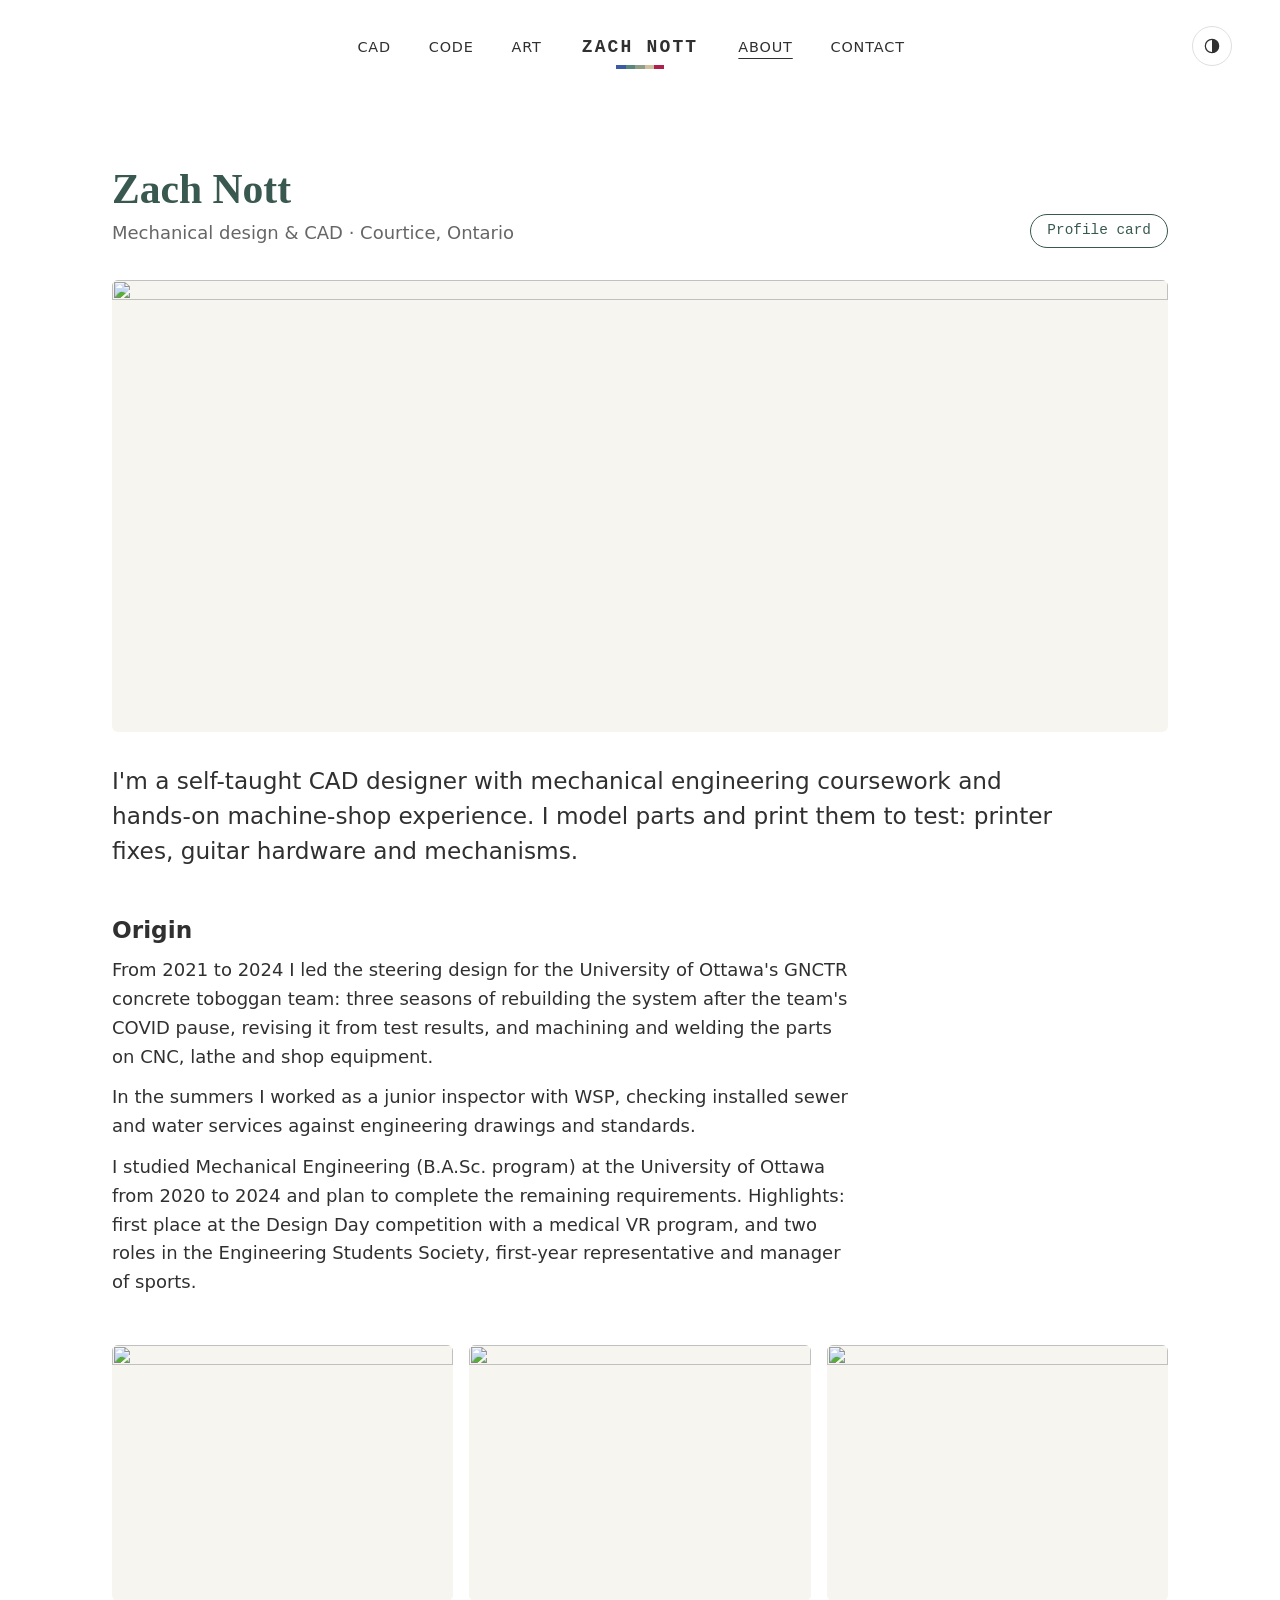
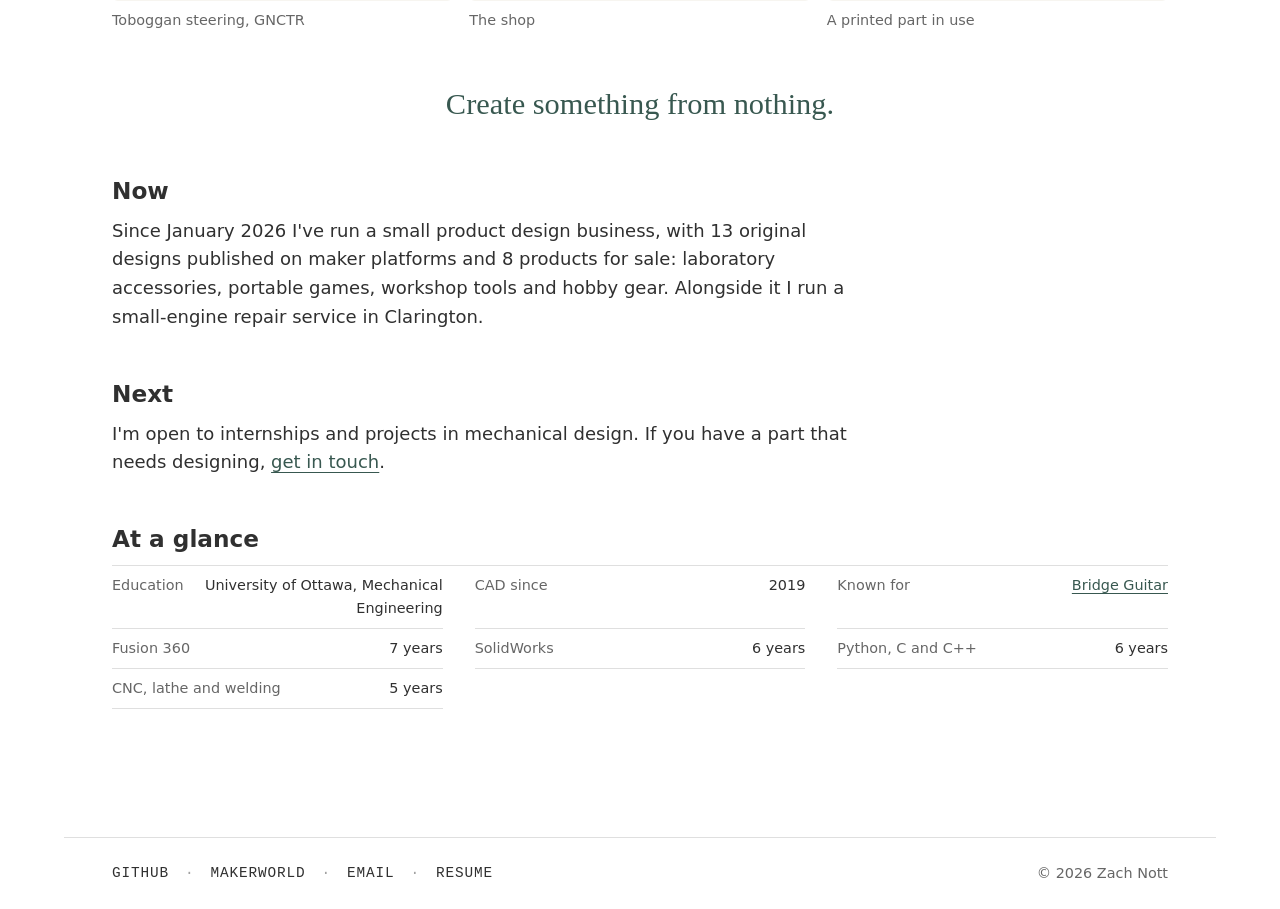
==== aboutme.html @ 6ec543c4 "feat: centred name header, theme button, stripe mark and Home mosaic (O1, O2, O4)" ====
<!DOCTYPE html>

<html lang="en">
    <head>
        <meta charset="UTF-8">
        <meta name="viewport" content="width=device-width, initial-scale=1.0">
        <!-- CONTENT: the tab title and the text search engines and link previews show -->
        <title>About · Zach Nott</title>
        <meta name="description" content="About Zach Nott: a mechanical designer who models parts in CAD and prints them to test.">
        <!-- Staging (L1, D47): search engines skip the site until launch. Removing this line IS the launch (L3) -->
        <meta name="robots" content="noindex">
        <!-- The five stripes; an SVG icon stays sharp at any size and switches to greys in dark mode -->
        <link rel="icon" href="favicon.svg" type="image/svg+xml">
        <link rel="stylesheet" href="css/styles.css">
        <link rel="stylesheet" href="css/cardyles.css">
        <link rel="stylesheet" href="css/aboutyles.css">
        <script src="js/script.js" defer></script>
        <!-- No defer on purpose: it sets the saved theme before the page is drawn (no white flash) -->
        <script src="js/themcript.js"></script>
    </head>
    
    <body class="theaboutpage">

        <div id="page" class="site">
            <a class="skip-link screen-reader-text" href="#content">Skip to content</a>
            <!-- Same header in index.html, projects.html, aboutme.html, contact.html, code.html and art.html: change all six together -->
            <header id="topbranch" class="site-header">
                <div class="site-branding">
                </div>

                <nav id="site-nav" class="main-nav wrapper" aria-label="Main">
                    <!-- Mobile menu button: hidden until js/script.js runs, so without JS the links just stay visible -->
                    <button id="menu-toggle" class="menu-toggle" type="button" aria-expanded="true" hidden>
                        <span aria-hidden="true">&#9776;</span> <span class="menu-word">Menu</span>
                    </button>

                    <!-- Left Side Of Header -->
                    <div class="header-column-left">
                        <ul class="header-left-list">
                            <li class="header-left-item" id="item-cad">
                                <a class="menu-link" href="projects.html">CAD</a></li>
                            <li class="header-left-item" id="item-code">
                                <a class="menu-link" href="code.html">Code</a></li>
                            <li class="header-left-item" id="item-art">
                                <a class="menu-link" href="art.html">Art</a></li>
                        </ul>
                    </div>

                    <!-- Center Of Header -->
                    <!-- Your name is the Home link (O1, D51). Typed normally here; the CSS sets it in capitals,
                         so screen readers say "Zach Nott" instead of spelling Z-A-C-H -->
                    <div class="header-column-center">
                        <a href="index.html" class="size-spacing-style-logo">
                            <span class="header-name">Zach Nott</span>
                        </a>
                    </div>

                    <!-- Right Side Of Header -->
                    <div class="header-column-right">
                        <div class="inner-menu">
                            <div id="primary-nav" class="menu-wrap">
                                <ul class="menu-horizontal">
                                    <li class="header-right-item" id="item-about">
                                        <a class="menu-link" href="aboutme.html" aria-current="page">About</a></li>
                                    <li class="header-right-item" id="item-contact">
                                        <a class="menu-link" href="contact.html">Contact</a></li>
                                    <!-- Hidden until The Laboratory is a real page (R1, owner 2026-11-07). Remove "hidden" to bring it back -->
                                    <li class="header-right-item mega-menu-item" id="item-lab" hidden>
                                        <a class="menu-link" href="thelab.html">The Laboratory</a>
                                        <!-- Phone-only toggle for the Lab links: hidden until js/script.js runs, like the Menu button.
                                             It must come before the list, because the CSS "~" only reaches later siblings -->
                                        <button class="submenu-toggle" type="button" aria-expanded="true" aria-label="Laboratory links" hidden><span aria-hidden="true">&#9656;</span></button>
                                        <ul class="mega-sub-menu">
                                            <li class="mega-menu-item"><a class="menu-link" href="#">Electronics and Circuitry</a></li>
                                            <li class="mega-menu-item"><a class="menu-link" href="#">Computer Design and Code</a></li>
                                            <li class="mega-menu-item"><a class="menu-link" href="#">Physical Realm and CAD</a></li>
                                            <li class="mega-menu-item"><a class="menu-link" href="#">The AI Abode</a></li>
                                            <li class="mega-menu-item"><a class="menu-link" href="#">In Works</a></li>
                                            <li class="mega-menu-item"><a class="menu-link" href="#">Complete Projects</a></li>
                                            <li class="mega-menu-item"><a class="menu-link" href="#">Research Topics</a></li>
                                        </ul>
                                    </li>
                                </ul>
                            </div>
                        </div>
                    </div>
                </nav>
                <!-- Theme button (O1, D51; it replaced the drum dimmer, D35-D38): each press goes Auto -> Day -> Night -> Auto.
                     Hidden until js/themcript.js runs; without JS the site just follows the OS.
                     The script sets data-mode, and the CSS shows the matching icon (THEME BUTTON in styles.css) -->
                <button id="theme-button" class="theme-button" type="button" data-mode="auto" hidden>
                    <svg class="theme-icon" viewBox="-12 -12 24 24" width="20" height="20" aria-hidden="true" focusable="false">
                        <!-- Auto: a circle, half filled (half day, half night) -->
                        <g class="icon-auto"><circle r="8"/><path d="M0 -8a8 8 0 0 1 0 16z"/></g>
                        <!-- Day: a sun -->
                        <g class="icon-day"><circle r="4"/><path d="M0 -10v2.5M0 7.5v2.5M-10 0h2.5M7.5 0h2.5M-7 -7l1.8 1.8M5.2 5.2l1.8 1.8M-7 7l1.8 -1.8M5.2 -5.2l1.8 -1.8"/></g>
                        <!-- Night: a crescent moon -->
                        <g class="icon-night"><path d="M3 -8.5a8.5 8.5 0 1 0 5.5 11a6.5 6.5 0 0 1 -5.5 -11z"/></g>
                    </svg>
                    <span class="screen-reader-text">Theme: <span class="theme-name">Auto</span></span>
                </button>
            </header>

            <!-- Landmarks: screen readers can jump straight to main or footer. The skip link targets #content -->
            <main id="content" class="site-main wrapper">
                <!-- About (R5, D44, owner's pick B): a short story like dazprojects' About page.
                     Title, one big photo, a lead, then short headed sections with a row of photos
                     and one pull quote, and the facts at the end. Plain HTML, no JS.
                     PHOTOS: put them in assets/images/about/, run  python tools/art.py --clean assets/images/about
                     (strips EXIF/GPS, prints each width/height), then change src, alt, width and height here -->
                <article class="story">
                    <header class="story-head">
                        <div>
                            <h1>Zach Nott</h1>
                            <p class="story-sub">Mechanical design &amp; CAD · Courtice, Ontario</p>
                        </div>
                        <!-- The trading card lives in a popover (owner, 2026-11-16): popovertarget opens it with
                             no JavaScript, and the browser adds Esc and click-outside to close it -->
                        <button class="card-open" type="button" popovertarget="profile-card">Profile card</button>
                    </header>

                    <!-- CONTENT: the hero photo (you at the bench, or a part in hand). Wide works best (about 21:9).
                         alt describes what's in it, e.g. "Zach at the workbench fitting a printed bracket" -->
                    <img class="story-hero" src="assets/images/placeholder.svg" alt="" width="300" height="300">

                    <!-- CONTENT: the lead, in your voice (first person, owner 2026-11-16) -->
                    <p class="story-lead">I'm a self-taught CAD designer with mechanical engineering coursework and hands-on machine-shop experience. I model parts and print them to test: printer fixes, guitar hardware and mechanisms.</p>

                    <section>
                        <h2>Origin</h2>
                        <!-- CONTENT: how you got here (rewritten in first person from the old Background and Education) -->
                        <p>From 2021 to 2024 I led the steering design for the University of Ottawa's GNCTR concrete toboggan team: three seasons of rebuilding the system after the team's COVID pause, revising it from test results, and machining and welding the parts on CNC, lathe and shop equipment.</p>
                        <p>In the summers I worked as a junior inspector with WSP, checking installed sewer and water services against engineering drawings and standards.</p>
                        <p>I studied Mechanical Engineering (B.A.Sc. program) at the University of Ottawa from 2020 to 2024 and plan to complete the remaining requirements. Highlights: first place at the Design Day competition with a medical VR program, and two roles in the Engineering Students Society, first-year representative and manager of sports.</p>
                    </section>

                    <!-- CONTENT: three photos, any shape (they're cropped to 4:3). Captions say what and when -->
                    <div class="story-row">
                        <figure>
                            <img src="assets/images/placeholder.svg" alt="" width="300" height="300" loading="lazy">
                            <figcaption>Toboggan steering, GNCTR</figcaption>
                        </figure>
                        <figure>
                            <img src="assets/images/placeholder.svg" alt="" width="300" height="300" loading="lazy">
                            <figcaption>The shop</figcaption>
                        </figure>
                        <figure>
                            <img src="assets/images/placeholder.svg" alt="" width="300" height="300" loading="lazy">
                            <figcaption>A printed part in use</figcaption>
                        </figure>
                    </div>

                    <!-- The one pull quote: the idiom from the CAD page intro -->
                    <blockquote class="story-quote">
                        <p>Create something from nothing.</p>
                    </blockquote>

                    <section>
                        <h2>Now</h2>
                        <p>Since January 2026 I've run a small product design business, with 13 original designs published on maker platforms and 8 products for sale: laboratory accessories, portable games, workshop tools and hobby gear. Alongside it I run a small-engine repair service in Clarington.</p>
                    </section>

                    <section>
                        <h2>Next</h2>
                        <!-- CONTENT: DRAFT by Claude from the Contact page's status line. Rewrite in your words:
                             the roles you're after and what you want to build -->
                        <p>I'm open to internships and projects in mechanical design. If you have a part that needs designing, <a href="contact.html">get in touch</a>.</p>
                    </section>

                    <!-- The facts recruiters scan for, on hairlines. A <dl> pairs each label with its value
                         for screen readers ("term, definition"). CONTENT: confirm the years -->
                    <section class="story-facts">
                        <h2>At a glance</h2>
                        <dl>
                            <div><dt>Education</dt><dd>University of Ottawa, Mechanical Engineering</dd></div>
                            <div><dt>CAD since</dt><dd>2019</dd></div>
                            <div><dt>Known for</dt><dd><a href="projects.html#bridge-guitar">Bridge Guitar</a></dd></div>
                            <div><dt>Fusion 360</dt><dd>7 years</dd></div>
                            <div><dt>SolidWorks</dt><dd>6 years</dd></div>
                            <div><dt>Python, C and C++</dt><dd>6 years</dd></div>
                            <div><dt>CNC, lathe and welding</dt><dd>5 years</dd></div>
                        </dl>
                    </section>
                </article>

                <!-- The profile card popover. popover="auto" (the default) closes on Esc or a click outside,
                     sits in the top layer (above everything, no z-index needed) and stays hidden until opened.
                     role="dialog" + aria-label give it a name when it opens -->
                <div id="profile-card" class="card-pop" popover role="dialog" aria-label="Profile card">
                    <!-- .card-holder is required around a card (see cardyles.css).
                         role="img" turns the whole card into one picture with one description,
                         so a screen reader hears a sentence, not "7y F360 6y SW…" -->
                    <div class="card-holder">
                        <div class="bp-card" role="img" aria-label="Trading card: Zach Nott, designer, maker, fabricator. Fusion 360 7 years, SolidWorks 6, Python 6, CNC 5. Making since 2019.">
                            <span class="card-top"><span class="card-tool">CAD</span><span class="card-name">Zach Nott</span><span class="card-number">00</span></span>
                            <!-- CONTENT: your portrait (strip EXIF/GPS first) -->
                            <span class="card-art">
                                <img src="assets/images/placeholder.svg" alt="" width="300" height="300">
                                <span class="card-stats">
                                    <span class="card-stat"><span class="card-icon">◆</span><b>7y</b><small>F360</small></span>
                                    <span class="card-stat"><span class="card-icon">◆</span><b>6y</b><small>SW</small></span>
                                    <span class="card-stat"><span class="card-icon">◆</span><b>6y</b><small>Py</small></span>
                                    <span class="card-stat"><span class="card-icon">◆</span><b>5y</b><small>CNC</small></span>
                                </span>
                            </span>
                            <span class="card-type">Designer · Maker · Fabricator</span>
                            <span class="card-text">
                                <span class="card-desc">Designs parts you can hold, from first sketch to printed test.</span>
                                <span class="card-flavor">Create something from nothing.</span>
                            </span>
                            <!-- data-label names each footer cell (cardyles.css) -->
                            <span class="card-foot">
                                <span class="card-rev" data-label="YEARS">7</span>
                                <span class="card-difficulty" data-label="FOCUS">CAD · PRINT</span>
                                <span class="card-date" data-label="SINCE">2019</span>
                            </span>
                        </div>
                    </div>
                    <!-- popovertargetaction="hide": this button only closes, never reopens -->
                    <button class="card-close" type="button" popovertarget="profile-card" popovertargetaction="hide">Close</button>
                </div>
            </main>

            <!-- The footer: one quiet line; .footer-inner keeps it lined up with the page -->
            <footer class="site-footer">
                <div class="footer-inner wrapper">
                    <!-- Same footer in all six pages: change them together.
                         Declutter (D-a, 2026-11-23): only what the header doesn't already give you,
                         the outside links and the © line. The name and the page list were the header twice.
                         Phones: two labelled groups; from 40rem one row, links left and © right (css/styles.css, FOOTER).
                         Every link uses the same pattern: to fill one in, change only its href (and text) -->
                    <!-- Two groups in one wrapper: side by side on phones, one dotted row on wider screens -->
                    <div class="footer-extras">
                        <!-- The owner's profiles on other sites -->
                        <div class="footer-group">
                            <p class="footer-label">Elsewhere</p>
                            <ul class="footer-list">
                                <li class="footer-item"><a class="footer-link" href="https://github.com/OopsieLazy">GitHub</a></li>
                                <li class="footer-item"><a class="footer-link" href="https://makerworld.com/en/@Azuya_1500">MakerWorld</a></li>
                            </ul>
                        </div>
                        <!-- Email and Resume go to the contact page (2.2), which keeps the address out of
                             the HTML: a plain mailto: here would be scraped by spam bots -->
                        <div class="footer-group">
                            <p class="footer-label">Get in touch</p>
                            <ul class="footer-list">
                                <li class="footer-item"><a class="footer-link" href="contact.html#email">Email</a></li>
                                <li class="footer-item"><a class="footer-link" href="contact.html#resume">Resume</a></li>
                            </ul>
                        </div>
                    </div>
                    <p class="footer-copy">&copy; 2026 Zach Nott</p>
                </div>
            </footer>
        </div>
    </body>

</html>
---- css/styles.css ----
/* =========================================================
   FONTS: self-hosted (D12), so visitors never contact Google
   Paths are relative to THIS css file, hence the ../
   Variable fonts: one file holds every weight in the range
   font-display: swap shows fallback text right away instead of invisible text
   ========================================================= */
@font-face {
  font-family: "Cinzel";
  src: url("../assets/fonts/cinzel-latin-wght-normal.woff2") format("woff2");
  font-weight: 400 900;
  font-style: normal;
  font-display: swap;
}
@font-face {
  font-family: "Instrument Sans";
  src: url("../assets/fonts/instrument-sans-latin-wght-normal.woff2") format("woff2");
  font-weight: 400 700;
  font-style: normal;
  font-display: swap;
}
@font-face {
  font-family: "Instrument Sans";
  src: url("../assets/fonts/instrument-sans-latin-wght-italic.woff2") format("woff2");
  font-weight: 400 700;
  font-style: italic;
  font-display: swap;
}
@font-face {
  font-family: "JetBrains Mono";
  src: url("../assets/fonts/jetbrains-mono-latin-wght-normal.woff2") format("woff2");
  font-weight: 100 800;
  font-style: normal;
  font-display: swap;
}
@font-face {
  font-family: "Silkscreen";
  src: url("../assets/fonts/silkscreen-latin-400-normal.woff2") format("woff2");
  font-weight: 400;
  font-style: normal;
  font-display: swap;
}

/* =========================================================
   DESIGN TOKENS: the one place to restyle the whole site
   Palette: white with Japanese-inspired greens (D19, after dazprojects.com)
   WCAG AA: text needs 4.5:1, borders, focus rings and icons need 3:1.
   Contrast is noted as day / night against the page background
   ========================================================= */
:root {
  /* Two themes (D22): Day and Lantern (night). A third, Moss, was removed (D36).
     color-scheme tells the browser which themes we support; light-dark(day, night)
     then picks a value from the visitor's OS setting, so night = Lantern.
     Bonus: scrollbars and form controls turn dark at night for free */
  color-scheme: light dark;

  /* Palette: named colors, the SAME in every theme.
     Pages don't use these directly; the role colors below and the stripes do */
  --color-pine: #385850;       /* deep pine */
  --color-jade: #59877D;       /* jade */
  --color-jade-deep: #496962;  /* muted deep jade */
  --color-sage: #909E87;       /* sage, decoration only (2.8:1 on white, never text) */
  --color-sand: #D0C0A0;       /* sand, decoration only (1.8:1 on white, never text) */
  --color-sand-tint: #E8E0D0;  /* half sand, half white */
  --color-gunjo: #3B5BA5;      /* gunjō ultramarine */
  --color-kamenozoki: #A5DEE4; /* kamenozoki, pale jar blue */
  --color-beni: #B0204C;       /* beni (safflower) pink, decoration only */
  --color-chochin: #FF7A59;    /* chōchin, paper-lantern red-orange: Lantern's highlight */
  --color-akabeni: #7A2430;    /* akabeni, deep lantern red: WAS Lantern's footer band until 2026-11-15 (now --color-ai, D41). Unused, kept for reference */
  --color-cinnamon: #F5C07B;   /* Cinnamon Buff (Sanzo Wada's color dictionary): the night "in progress" dots (was the theme drum's sun) */
  --color-washi: #F4F1E8;      /* washi paper: the unlit theme lantern */
  --color-sumi: #1F1F1F;       /* sumi ink black: shadows and lines on the theme dimmer */
  --color-paper: #FFFFFF;      /* plain white: the theme dimmer's surface by day */
  --color-blueprint: #1D3F7A;  /* blueprint paper: the trading cards (homyles.css) */
  --color-blueprint-ink: #EAF2FF; /* blueprint linework and text: 9.1:1 on blueprint */
  --color-tokiwa: #007B43;     /* tokiwa, evergreen: the "live" status dot by day */
  --color-yamabuki-deep: #A86F00; /* deep yamabuki gold: "in progress" by day (brighter yellows fail on pale paper) */
  --color-cardstock: #FBF7EC;  /* cream index-card stock: the Code page cards, the same in both themes (ink 12.3, muted 5.4, amber 4.0) */
  --color-ai: #1F3F5F;         /* ai indigo: WAS the night footer (D41, 11-15) until the greyscale night (D43). Unused, kept for reference */
  --color-dusk-day: #ECECEC;   /* light grey: the page just before halfway on the dimmer (D41, D43). Grey text 4.9 */
  --color-dusk-night: #262626; /* lifted charcoal: the page just after halfway (D41, D43). Grey text 6.0 */
  --color-charcoal: #1A1A1A;   /* the footer band at night (D43). White text 17.4 */

  /* Roles: what each color is FOR. light-dark(Day, Night).
     Day = white pages, pine as the one brand colour. Night = a greyscale gallery (owner, 2026-11-15,
     D43, after comparing with dazprojects): near-black page, white text and links, no colour except
     the objects on it (cards, pictures, status dots, stripes fading to grey). The night theme's code
     name stays "lantern" (D35); it was a rainy Japanese street until D43 */
  /* Page background: white / near-black at the ends of the dimmer. Between them it DRIFTS
     toward dusk (D41), so the whole slide moves, not just the stripes: the Day side goes
     white -> --color-dusk-day as --dim goes 0 -> 0.5; the Night side goes --color-dusk-night ->
     #121212 as --dim goes 0.5 -> 1. It still flips at halfway (D37: text has to switch), but the
     flip is smaller and crossfades. Each dusk colour is as far as text contrast allows.
     min()/max() clamp --dim to that side's half; "* 200%" turns half a slide into 0-100%.
     OKLab, not OKLCH: white has no hue, so an OKLCH mix had an undefined hue that the browser
     drew as hue 0 (a pink tint). OKLab has no hue angle at all, so greys stay grey */
  --color-bg: light-dark(
    color-mix(in oklab, #FFFFFF, var(--color-dusk-day) calc(min(var(--dim), 0.5) * 200%)),
    color-mix(in oklab, #121212, var(--color-dusk-night) calc((1 - max(var(--dim), 0.5)) * 200%)));
  --color-surface: light-dark(#F7F5F0, #1C1C1C);    /* panels and cards: washi off-white / charcoal */
  --color-ink: light-dark(#303030, #EDEDED);        /* main text: 13.2 / 16.0 */
  --color-muted: light-dark(#666666, #A3A3A3);      /* captions, secondary text: 5.7 / 7.4 */
  --color-line: light-dark(#DFDFDF, #2E2E2E);       /* hairlines (decoration) */
  /* The veil over a picture when its caption shows (Home's mosaic, the Art grid; O4, D51).
     The same in both themes: it sits on a photo, not on the page. 62% ink black keeps white
     small text at 4.5:1 even over the grey CAD renders (#B3B3B3) */
  --color-veil: color-mix(in srgb, var(--color-sumi) 62%, transparent);
  --color-on-veil: #FFFFFF;
  --color-accent: light-dark(var(--color-pine), #F5F5F5);              /* links, headings: 7.8 / 17.2 */
  --color-highlight: light-dark(var(--color-jade), #BDBDBD);           /* underlines, rings, markers: 4.05 (not small text) / 10.0 */
  /* (The header and footer bands had their own colours: a white band with a hairline, D43, and a
     pine-to-charcoal footer, D38. Since O1/O2 (D51) both sit on the page colour, so no tokens) */

  /* Project status dots (Code page, R3). Graphics need 3:1 (WCAG 1.4.11); numbers are on --color-surface.
     Each status also has its own SHAPE (filled, half, ring), so colour is never the only clue */
  --color-status-live: light-dark(var(--color-tokiwa), #6CC48A);              /* green: 4.9 / 8.0 */
  --color-status-wip: light-dark(var(--color-yamabuki-deep), var(--color-cinnamon)); /* amber: 3.9 / 10.3 */
  --color-status-archived: var(--color-muted);                                 /* grey ring: 5.3 / 6.8 */

  /* The active (hovered or focused) word: only color + fake bold change (D20).
     At night the words are already white, so the fake bold does the work */
  --color-active: light-dark(var(--color-gunjo), #FFFFFF);            /* most links: 6.5 / 18.7 */
  --color-active-menu: light-dark(var(--color-jade-deep), #FFFFFF);   /* header menu: 6.0 on white / 18.1 */

  /* The neon glow around active words belonged to the rainy-street night; the greyscale night
     has none (D43). Kept as a token, so --faux-bold below doesn't change */
  --color-glow: transparent;

  /* Fake bold: a hairline shadow on each side of the letters. Real font-weight
     makes the word wider and shoves its neighbors sideways; this doesn't.
     The third, blurred shadow is the night glow (invisible by day) */
  --faux-bold: 0.04em 0 0 currentColor, -0.04em 0 0 currentColor, 0 0 0.6em var(--color-glow);

  /* Fonts: every stack ends in fallbacks in case a file fails to load */
  --font-display: "Cinzel", "Trajan Pro", Georgia, serif;
  --font-body: "Instrument Sans", system-ui, "Segoe UI", Roboto, sans-serif;
  --font-mono: "JetBrains Mono", ui-monospace, Consolas, monospace;
  --font-pixel: "Silkscreen", "Courier New", monospace;
  --tracking-caps: 0.08em;   /* letter spacing for the small mono CAPITALS labels: capitals set tight look cramped */

  /* Motion: how long hovers and moves take. Every transition uses one of these,
     so the whole site feels like it moves at one pace */
  --speed-fast: 150ms;   /* small responses: a hover lift, a fade, the ▸ arrow turning */
  --speed: 300ms;        /* most transitions: theme crossfade, picture zoom, frames settling */
  --speed-slow: 450ms;   /* big moves: the home card stack shuffling */

  /* Fluid type scale: clamp(min, preferred, max) grows smoothly with screen width,
     so no media queries are needed just to resize text */
  --step--2: clamp(0.72rem, 0.7rem + 0.1vw, 0.78rem);   /* chips, tags, tiny labels: never under 11.5px (R1's 11px floor) */
  --step--1: clamp(0.83rem, 0.8rem + 0.15vw, 0.9rem);   /* small print, captions */
  --step-0: clamp(1rem, 0.95rem + 0.25vw, 1.125rem);    /* body text */
  --step-1: clamp(1.2rem, 1.1rem + 0.5vw, 1.45rem);     /* small headings */
  --step-2: clamp(1.45rem, 1.25rem + 0.9vw, 1.9rem);    /* section headings */
  --step-3: clamp(1.75rem, 1.4rem + 1.6vw, 2.6rem);     /* page title (h1) */
  --step-4: clamp(2.1rem, 1.5rem + 2.8vw, 3.6rem);      /* hero / museum sign */

  /* Spacing scale: use these for margin, padding and gap instead of random numbers */
  --space-1: 0.25rem;  /*  4px */
  --space-2: 0.5rem;   /*  8px */
  --space-3: 0.75rem;  /* 12px */
  --space-4: 1rem;     /* 16px */
  --space-5: 1.5rem;   /* 24px */
  --space-6: 2rem;     /* 32px */
  --space-7: 3rem;     /* 48px */
  --space-8: 4rem;     /* 64px */

  /* Layout */
  --measure: 65ch;         /* comfortable reading width for paragraphs */
  --content-max: 72rem;    /* widest the page content gets (~1152px) */
  --gutter: clamp(var(--space-4), 5vw, var(--space-7));  /* side padding of .wrapper: 16px on phones, up to 48px */
  --radius: 4px;           /* small, crisp corners to keep it minimal */
  --radius-soft: 6px;      /* photos and floating panels: About's pictures, the profile card popover */
  --radius-pill: 999px;    /* fully round ends (the outline buttons): any value over half the height works */
  --golden: 1.618;         /* φ, the golden ratio: used for spacing that should feel "just right" */
  --theme-size: 2.5rem;    /* the round theme button in the header (40px: an easy tap, still small) */
  --header-row: var(--space-7);   /* the header's top row on phones: the Menu button's 48px height */

  /* Where every page's content starts below the header (owner's pick B, 2026-11-08):
     60px on phones, growing smoothly to 80px on wide screens. (It used to make room for the
     theme drum hanging under the header too; the drum went in O1, D51) */
  --page-top: clamp(3.75rem, 2.5rem + 2.5vw, 5rem);

  /* 3D displays: the CAD carousel (projyles.css), later the spin reel (3.7).
     Ring tilt = the spinning-coin view: how far the ring tips toward you.
     0deg = flat, edge-on. Negative = seen from above (back figures show above the front);
     positive = seen from below. Tried: -8 subtle, -12, -14 (picked), -20 strong */
  --ring-tilt: -14deg;
  /* Camera distance: the original carousel's 1000px. A fixed length (not scaled with the ring)
     keeps the strong perspective lines that make the carousel work (owner, 2026-11-05).
     Smaller = camera closer = stronger perspective */
  --ring-perspective: 1000px;

  /* (--salon-tilt / --salon-nudge, the tilted art frames, went with the Art grid, R4e / D48) */
}

/* Theme picked with the toggle (task 1.14). js/themcript.js sets data-theme on <html>.
   No attribute = follow the OS (Day or Lantern). Forcing color-scheme makes
   every light-dark() above pick the matching side */
:root[data-theme="day"] { color-scheme: light; }
:root[data-theme="lantern"] { color-scheme: dark; }

/* PRINT (and "Save as PDF"): always the Day colours, whatever theme is picked.
   Dark pages waste ink and print badly. Forcing color-scheme: light makes every
   light-dark() pick its Day side; :root[data-theme] matches as strongly as the
   Lantern rule above and comes later, so it wins */
@media print {
  :root,
  :root[data-theme] { color-scheme: light; }
}

/* =========================================================
   RESET: smooth out browser defaults so every page starts level
   Kept small on purpose: only fixes we actually need
   ========================================================= */

/* width now includes padding and border, so "width: 50%" really means 50% */
*,
*::before,
*::after {
  box-sizing: border-box;
}

/* Browsers add margins to body, headings, p, figure...; we set spacing ourselves with --space-* */
* {
  margin: 0;
}

/* Media never overflows its container, and sits on its own line (no gap under images) */
img,
picture,
svg,
video {
  display: block;
  max-width: 100%;
  height: auto;
}

/* Form controls don't inherit fonts by default, which looks off next to the body text */
input,
button,
textarea,
select {
  font: inherit;
}

/* =========================================================
   BASE TYPOGRAPHY: the tokens first show up on the page here
   ========================================================= */
body {
  min-height: 100vh;
  background-color: var(--color-bg);
  color: var(--color-ink);
  font-family: var(--font-body);
  font-size: var(--step-0);
  line-height: 1.6;                /* airy body text is easier to read */
  -webkit-font-smoothing: antialiased;
}

h1,
h2,
h3 {
  color: var(--color-accent);      /* pine headings: color in the page, not only in links */
  line-height: 1.2;               /* big text needs less line gap than body text */
  text-wrap: balance;              /* evens out line lengths in multi-line headings */
}

/* Daz pass X2 (D44): only the page title wears Cinzel, so one thing on the page stands out.
   Section headings use the body font. Headings that want Cinzel (the CAD entry titles)
   ask for it by class */
h1 { font-family: var(--font-display); }
h2,
h3 { font-family: var(--font-body); }

h1 { font-size: var(--step-3); }
h2 { font-size: var(--step-2); }
h3 { font-size: var(--step-1); }

p {
  max-width: var(--measure);       /* ~65 characters per line, comfortable to read */
  text-wrap: pretty;               /* avoids a lonely last word on its own line */
}

a {
  color: var(--color-accent);
  text-underline-offset: 0.2em;    /* underline sits below descenders (g, y, p) */
}

/* Only the underline changes (jade by day, orange at night): jade text would fail contrast, a line doesn't */
a:hover {
  text-decoration-color: var(--color-highlight);
}

/* Keyboard focus only (mouse clicks don't trigger :focus-visible).
   Buttons and other controls get a pine ring */
:focus-visible {
  outline: 2px solid var(--color-accent);
  outline-offset: 2px;
}

/* Links: no box, the word itself changes color (gunjō blue by day, white at night) and turns bold */
a:focus-visible {
  outline: none;
  color: var(--color-active);
  text-shadow: var(--faux-bold);
}

code,
pre {
  font-family: var(--font-mono);
}

/* The only section divider: a sage hairline (no shadows or boxes) */
hr {
  border: 0;
  border-top: 1px solid var(--color-sage);
  margin-block: var(--space-7);
}

/* Retro label (was 2.7, owner's call in R1): the small typewriter caps used over
   headings and sections, like the labels on a drawing or a museum case.
   One shared class instead of the same five lines in every page's CSS.
   Each page adopts it in its refinement task (R1 Home first) */
.retro-label {
  font-family: var(--font-mono);
  font-size: var(--step--1);
  font-weight: 400;
  color: var(--color-muted);
  letter-spacing: var(--tracking-caps);
  text-transform: uppercase;
}

/* =========================================================
   ACCESSIBILITY HELPERS
   ========================================================= */

/* Hidden from sight but still read by screen readers and reachable with Tab.
   display: none or visibility: hidden would remove it for everyone, keyboard included */
.screen-reader-text {
  position: absolute;
  width: 1px;
  height: 1px;
  overflow: hidden;
  clip-path: inset(50%);   /* trims the 1px box down to nothing */
  white-space: nowrap;     /* stops screen readers from reading the words squashed together */
}

/* The skip link reappears in the top-left corner when it gets keyboard focus */
.skip-link:focus {
  top: var(--space-2);
  left: var(--space-2);
  z-index: 100;            /* sits above the header */
  width: auto;
  height: auto;
  padding: var(--space-2) var(--space-4);
  clip-path: none;
  background-color: var(--color-surface);
  color: var(--color-ink);
  border-radius: var(--radius);
}

/* =========================================================
   LAYOUT: one centered, minimal column (D17)
   Mobile-first: base styles are for phones, and min-width queries add to them
   Breakpoints: 40rem (~640px, tablet) and 64rem (~1024px, desktop).
   They're typed out because var() doesn't work inside @media conditions
   ========================================================= */

/* Reusable column: add class="wrapper" to anything that should line up with the page */
.wrapper {
  width: 100%;                     /* needed because auto margins in a flex column would shrink it */
  max-width: var(--content-max);   /* stops lines getting too wide on big screens */
  margin-inline: auto;             /* centers it (inline = left and right) */
  padding-inline: var(--gutter);
}

/* Flex column on the page wrapper: main grows to fill the space, so the footer stays at the bottom */
.site {
  display: flex;
  flex-direction: column;
  min-height: 100dvh;              /* dvh = the visible height on phones, minus the browser's address bar */
}

/* The top is the same on every page (--page-top), so page files never add their own
   space above their first element. Only the bottom steps up with the screen */
.site-main {
  flex: 1;
  padding-top: var(--page-top);
  padding-bottom: var(--space-6);
}

@media (min-width: 40rem) {
  .site-main { padding-bottom: var(--space-7); }
}

@media (min-width: 64rem) {
  .site-main { padding-bottom: var(--space-8); }
}

/* =========================================================
   FOOTER: one quiet line on the page colour, under a hairline (O2, D51).
   It was a full-width pine band (D38); in the overhaul the page has no
   coloured bands, so the work is the only colour. The hairline sits on
   .footer-inner.wrapper, so it lines up with the page column.
   Declutter (D-a, 2026-11-23): it holds only what the header doesn't, the
   outside links and the © line.
   - Phones: the two labelled groups side by side, the © line under them
   - From 40rem: one row, the links on the left in small caps, © on the right
   ========================================================= */
.site-footer {
  font-size: var(--step--1);
  color: var(--color-muted);
}

/* Phones: two columns, Elsewhere and Get in touch; the © line spans both */
.footer-inner {
  display: grid;
  grid-template-columns: 1fr 1fr;
  gap: var(--space-5);
  align-items: start;
  padding-block: var(--space-6);
  border-top: 1px solid var(--color-line);
}

.footer-copy {
  grid-column: 1 / -1;
}

/* display: contents removes this wrapper's own box, so its two groups become
   grid items of .footer-inner. It only exists to group them for the wide layout */
.footer-extras {
  display: contents;
}

/* styles.css gives every <p> a reading width (65ch); the footer lays out its own lines */
.footer-inner p {
  max-width: none;
  margin: 0;
}

/* The small group names (Elsewhere, Get in touch), same feel as .retro-label.
   Two classes (0,2,0) beat ".footer-inner p" (0,1,1), so this margin wins the reset above */
.footer-inner .footer-label {
  margin-bottom: var(--space-3);
}

.footer-label {
  font-family: var(--font-mono);
  letter-spacing: var(--tracking-caps);
  text-transform: uppercase;
}

/* Same reset as .header-left-list: no bullets or indent. One link per line on phones */
.footer-list {
  display: grid;
  gap: var(--space-2);
  margin: 0;
  padding: 0;
  list-style: none;
}

/* Tablet and desktop: one row. Links on the left, © on the right */
@media (min-width: 40rem) {
  .footer-inner {
    display: flex;
    flex-wrap: wrap;                    /* a narrow window drops © under the links instead of squeezing */
    justify-content: space-between;
    align-items: center;
    gap: var(--space-3) var(--space-5);
    padding-block: var(--space-5);
  }

  /* The group names aren't needed in one row, so they're hidden the
     screen-reader-text way: screen readers still hear "Elsewhere" etc. */
  .footer-label {
    position: absolute;
    width: 1px;
    height: 1px;
    overflow: hidden;
    clip-path: inset(50%);
    white-space: nowrap;
  }

  /* Elsewhere and Get in touch become one small row, split by dots */
  .footer-list,
  .footer-extras {
    display: flex;
    flex-wrap: wrap;
    gap: var(--space-2) var(--space-4);
  }

  .footer-extras {
    font-family: var(--font-mono);
    letter-spacing: 0.06em;
    text-transform: uppercase;
  }

  /* A dot before every link except the very first one. It's decoration from CSS,
     so screen readers skip it (content: "·" / "" sets its spoken text to nothing) */
  .footer-extras li + li::before,
  .footer-extras .footer-group + .footer-group li:first-child::before {
    content: "·" / "";
    margin-right: var(--space-4);
    opacity: 0.6;
  }
}

/* The links in ink, a step darker than the muted labels and ©; underline only on hover keeps it quiet.
   Keyboard focus uses the site-wide link look (a:focus-visible: colour + fake bold) */
.footer-link {
  color: var(--color-ink);
  text-decoration: none;
}

.footer-link:hover {
  text-decoration: underline;
  text-decoration-color: var(--color-highlight);
}

/* =========================================================
   HEADER: the same markup is copied into every page.
   Order: frame, links, Menu button, Lab dropdown, then one phone block
   and one desktop block at the end, so every screen-size change for the
   header lives in one place.
   Use classes here, never a bare "header" selector: projects.html has a second
   <header> inside its article, and a bare selector would style that too
   ========================================================= */

/* ---------- Frame ---------- */

/* No band and no hairline (O1, D51): the header sits on the page colour, like the reference,
   so the first thing under it is the work. (It was a white band with a hairline, D43) */
.site-header {
  position: relative;                  /* the theme button is placed inside it (see THEME BUTTON) */
  padding-block: var(--space-4);
}

/* Phone layout. Named grid areas: each part says where it goes by name,
   and the desktop block at the end rearranges the same names */
/* 1fr auto 1fr: two equal side columns keep the logo centered on the band (owner, R1),
   the Menu button sits in the right one and an empty "." cell balances it on the left */
.main-nav {
  display: grid;
  grid-template-columns: 1fr auto 1fr;
  grid-template-areas:
    ".     logo  toggle"
    "left  left  left"
    "right right right";
  align-items: center;
  column-gap: var(--space-4);
}

.header-column-center { grid-area: logo; }
.menu-toggle          { grid-area: toggle; justify-self: end; }
.header-column-left   { grid-area: left; }
.header-column-right  { grid-area: right; }

/* Your name, the Home link (O1, D51; it replaced the ZcN logo image, which stays in
   assets/images/logo.svg). Bold mono capitals with wide spacing, like the reference's wordmark.
   position: relative anchors the stripe mark below it */
.size-spacing-style-logo {
  position: relative;
  display: inline-block;
  color: var(--color-ink);
  text-decoration: none;
}

.header-name {
  font-family: var(--font-mono);
  font-size: var(--step-0);
  font-weight: 700;
  letter-spacing: 0.12em;
  text-transform: uppercase;
  white-space: nowrap;
}

/* THE STRIPE MARK (O2, owner's pick S2): the five 70s stripes, now a small bar under the name
   instead of a band down the right edge. position: absolute keeps it out of the layout, so the
   name still lines up with the links beside it. It's decoration from CSS, so screen readers skip it.
   The colours are --stripe-1 to --stripe-5 (they fade to greys at Night, D43) */
.size-spacing-style-logo::after {
  content: "";
  position: absolute;
  top: calc(100% + var(--space-1));
  left: 50%;
  translate: -50% 0;
  width: var(--space-7);
  height: var(--space-1);
  background-image: linear-gradient(to right,
    var(--stripe-1) 0%  20%,
    var(--stripe-2) 20% 40%,
    var(--stripe-3) 40% 60%,
    var(--stripe-4) 60% 80%,
    var(--stripe-5) 80% 100%);   /* hard stops (each colour starts where the last ends): solid stripes, not a blend */
}

/* The site-wide link focus (colour + fake bold) works on the name too, but a ring is clearer
   for the one link that looks like a logo (a class plus :focus-visible beats a:focus-visible) */
.size-spacing-style-logo:focus-visible {
  outline: 2px solid var(--color-accent);
  outline-offset: 4px;
}

/* ---------- Links ---------- */

/* One step smaller than body text, in spaced capitals with no underline, like the reference (O1, D51).
   The HTML says "Code", the CSS draws CODE: screen readers read a word, not letters */
.menu-link {
  font-size: var(--step--1);
  letter-spacing: 0.06em;
  text-transform: uppercase;
  text-decoration: none;
  color: var(--color-ink);
}

/* Hover and Tab: only the color and fake bold change, with no background or extra line.
   Covers the top links, the dropdown and the phone menu (they all use .menu-link) */
.menu-link:hover,
.menu-link:focus-visible {
  color: var(--color-active-menu);
  text-shadow: var(--faux-bold);
}

/* "You are here": an underline, like the reference. Each page marks its own link with
   aria-current="page" in the HTML. Screen readers announce "current page", and styling the
   ATTRIBUTE (not a separate class) means the visible marker and the spoken one can never disagree */
.menu-link[aria-current="page"] {
  text-decoration: underline;
  text-decoration-thickness: 1px;
  text-underline-offset: 0.4em;
}

/* No bullets or indent; the left and right lists share these rules */
.header-left-list,
.menu-horizontal {
  list-style: none;
  margin: 0;
  padding: 0;
}

/* Phones: one link per row, and the padding makes each row a big tap target */
/* The Lab link is hidden until the Lab exists (R1). The desktop block below gives
   .header-right-item a display value, which would beat the hidden attribute,
   so this rule says it again with a stronger selector (an id beats a class) */
#item-lab[hidden] {
  display: none;
}

.header-left-item,
.header-right-item {
  padding: var(--space-4);         /* was 15px: now on the spacing scale */
  white-space: nowrap;
}

/* ---------- Menu button (phones) ----------
   Both buttons start with the hidden attribute (see js/script.js).
   Never set display on them outside the desktop block, or hidden stops
   working and a dead button shows when JS is off */
.menu-toggle {
  min-height: var(--space-7);          /* 48px: a comfortable finger-sized target */
  padding-inline: var(--space-4);
  border: 1px solid var(--color-line);  /* the same hairline as the theme button beside it (O1) */
  border-radius: var(--radius);
  background: none;
  color: var(--color-ink);
  font-size: var(--step--1);
  cursor: pointer;
}

/* The narrowest phones can't fit the centered logo AND "☰ Menu" on both sides of it,
   so the button keeps only the ☰ icon (a 48px square) and the word is hidden the
   screen-reader-text way: still read aloud, so the button's name stays "Menu" */
@media (width < 24rem) {
  .menu-toggle {
    min-width: var(--space-7);
    padding-inline: 0;
  }

  .menu-word {
    position: absolute;
    width: 1px;
    height: 1px;
    overflow: hidden;
    clip-path: inset(50%);
    white-space: nowrap;
  }
}

/* ---------- Lab dropdown ----------
   Phones: a ▸ button folds the sub-links open and shut inside the Menu.
   Desktop: the sub-links float in a panel that opens on hover or keyboard focus */
.mega-sub-menu {
  list-style: none;
  margin: 0;
  padding-inline-start: var(--space-4);   /* indented under "The Laboratory" */
}

.mega-sub-menu li {
  padding-block: var(--space-2);
}

/* No underlines: a stack of them looked clunky */
.mega-sub-menu .menu-link {
  text-decoration: none;
}

.submenu-toggle {
  min-width: var(--space-7);           /* 48px tap target */
  min-height: var(--space-7);
  border: none;
  background: none;
  color: var(--color-ink);
  font-size: var(--step-2);            /* the ▸ character is drawn small, so size it up */
  cursor: pointer;
}

/* transform needs a box, and an inline span isn't one, hence inline-block */
.submenu-toggle span {
  display: inline-block;
  transition: transform var(--speed-fast);
}

/* Points down when open */
.submenu-toggle[aria-expanded="true"] span {
  transform: rotate(90deg);
}

/* ---------- Phones only: closed states ----------
   "~" means "any later sibling", so each button must come before what it hides.
   (width < 64rem) ends exactly where the desktop block begins */
@media (width < 64rem) {
  .menu-toggle[aria-expanded="false"] ~ .header-column-left,
  .menu-toggle[aria-expanded="false"] ~ .header-column-right,
  .submenu-toggle[aria-expanded="false"] ~ .mega-sub-menu {
    display: none;
  }
}

/* ---------- Desktop ---------- */
@media (min-width: 64rem) {
  /* 1fr auto 1fr: the logo column is only as wide as the logo, and the two sides
     split the rest equally, so the logo stays truly centered */
  .main-nav {
    grid-template-columns: 1fr auto 1fr;
    grid-template-areas: "left logo right";
    gap: var(--space-5);
  }

  /* Links sit in a row, the left ones pushed toward the logo */
  .header-column-left {
    text-align: right;
  }

  .header-left-item,
  .header-right-item {
    display: inline-block;
  }

  /* Hover and focus do the opening here, so no buttons */
  .menu-toggle,
  .submenu-toggle {
    display: none;
  }

  /* The panel measures its position from this li (its nearest positioned ancestor) */
  #item-lab {
    position: relative;
  }

  /* top: 100% puts the panel flush under the li. The li's own padding is
     part of the li, so the mouse never crosses a gap where :hover would end */
  .mega-sub-menu {
    display: none;
    position: absolute;
    top: 100%;
    left: 0;
    z-index: 10;                       /* above the page content */
    padding: var(--space-3) var(--space-5);
    background: var(--color-bg);
    border: 1px solid var(--color-sage);
    border-top: 3px solid var(--color-accent);   /* a pine strip, like a vintage label */
  }

  /* Tighter rows than on phones: a mouse doesn't need a finger-sized target */
  .mega-sub-menu li {
    padding-block: var(--space-1);
  }

  /* :focus-within = this li or anything inside it has focus, so tabbing
     through the sub-links keeps the panel open, and tabbing out closes it */
  #item-lab:hover .mega-sub-menu,
  #item-lab:focus-within .mega-sub-menu {
    display: block;
  }
}

/* =========================================================
   STRIPE COLOURS: the five 70s stripes (D38, D43). Since O2 (D51) they are
   only the small mark under the name (HEADER above); until then they ran
   down the right edge of every page (git log -S "RETRO STRIPES" has the band).
   By day they are the palette colours; at Night each one is a grey, light to
   dark, so the mark stays calm on the near-black page
   ========================================================= */
:root {
  /* OKLab: fading TO grey needs no hue path */
  --stripe-1: color-mix(in oklab, var(--color-gunjo), #EDEDED calc(var(--dim) * 100%));
  --stripe-2: color-mix(in oklab, var(--color-jade), #BFBFBF calc(var(--dim) * 100%));
  --stripe-3: color-mix(in oklab, var(--color-sage), #8F8F8F calc(var(--dim) * 100%));
  --stripe-4: color-mix(in oklab, var(--color-sand), #636363 calc(var(--dim) * 100%));
  --stripe-5: color-mix(in oklab, var(--color-beni), #3D3D3D calc(var(--dim) * 100%));
}

/* =========================================================
   THEME: Auto, Day and Night (task 1.14, D35, D37; one round button since O1, D51).
   --dim is 0 by day and 1 at night; a few colours mix with it (the page
   background, the stripe greys). js/themcript.js only sets data-theme on <html>.
   (The drum dimmer it replaced set in-between levels too: git log -S "THEME DIMMER")
   ========================================================= */

/* No choice (Auto): follow the OS. A choice: data-theme decides */
:root { --dim: 0; }
@media (prefers-color-scheme: dark) { :root { --dim: 1; } }
:root[data-theme="day"] { --dim: 0; }
:root[data-theme="lantern"] { --dim: 1; }

/* Paper doesn't print dark: always the Day level on paper */
@media print { :root { --dim: 0 !important; } }

/* The page switches with a short crossfade instead of a jump */
@media (prefers-reduced-motion: no-preference) {
  body {
    transition: background-color var(--speed) ease, color var(--speed) ease;
  }
}

/* ---------- THE THEME BUTTON ----------
   A plain <button>: Enter, Space, click and screen readers work for free.
   Never set display on it, or the hidden attribute stops working (no JS = no button).
   Phones: in the empty cell left of the name, level with the Menu button.
   Desktop: at the right end of the header row */
.theme-button {
  position: absolute;
  top: calc(var(--space-4) + (var(--header-row) - var(--theme-size)) / 2);   /* centred on the top row */
  left: var(--gutter);
  width: var(--theme-size);
  height: var(--theme-size);
  padding: 0;
  border: 1px solid var(--color-line);
  border-radius: 50%;
  background: none;
  color: var(--color-ink);
  cursor: pointer;
}

.theme-button:hover {
  border-color: var(--color-highlight);
}

@media (min-width: 64rem) {
  .theme-button {
    top: 50%;
    left: auto;
    right: var(--gutter);
    translate: 0 -50%;
  }
}

/* The icon: drawn in the text colour with thin lines, like the rest of the header.
   All three icons are in the HTML; data-mode (set by the script) shows one */
.theme-icon {
  display: block;
  margin: auto;
  fill: none;
  stroke: currentColor;
  stroke-width: 1.5;
  stroke-linecap: round;
  stroke-linejoin: round;
}

.theme-icon g {
  display: none;
}

.theme-button[data-mode="auto"] .icon-auto,
.theme-button[data-mode="day"] .icon-day,
.theme-button[data-mode="lantern"] .icon-night {
  display: inline;
}

/* Auto's filled half */
.icon-auto path {
  fill: currentColor;
  stroke: none;
}
---- css/cardyles.css ----
/* Blueprint trading card (D25), shared by every page that shows one:
   the home card stack (homyles.css) and the About page profile card popover (aboutyles.css).
   Moved here from homyles.css in task 2.1, unchanged except the two additions
   marked "2.1" (.card-holder and the data-label footer labels).

   USING THE CARD: put it inside a .card-holder (or any element with
   container-type: inline-size that is exactly the card's width). See .card-holder below for why */

/* 2.1: the card's wrapper. Inside the card, cqi measures the CARD (the card is a container).
   But the card's OWN styles (its inset border rings and grid background) measure the
   nearest ANCESTOR container. Without one, cqi falls back to the viewport width and the
   border rings turn ~30px thick on a desktop. The home stack (.card-stack) already is
   such a container; any other page wraps the card in this */
.card-holder {
  container-type: inline-size;
}

/* =========================================================
   BLUEPRINT CARD: a CAD drawing sheet as a trading card.
   - 63:88 is the standard trading-card ratio
   - container-type makes the card a container, so cqi (1% of the card's
     width) scales every font and gap: the card looks the same at any size
   - palette colours only (pine, --color-blueprint*), chosen per theme by --card-paper below.
     The linework is the same pale ink on both: 6.9:1 on pine, 9.1:1 on blue
   - each part is placed with position: absolute and % of the card, like a print layout
   ========================================================= */
.bp-card {
  /* The card's paper colour, set in ONE place (owner's pick, D25): pine like the footer by day,
     blueprint blue at night. light-dark() follows color-scheme, so the night theme
     (Lantern, which forces "dark") gets the blue */
  --card-paper: light-dark(var(--color-pine), var(--color-blueprint));
  container-type: inline-size;
  position: relative;
  display: block;
  aspect-ratio: 63 / 88;
  border-radius: 2.5%;
  color: var(--color-blueprint-ink);
  font-family: var(--font-mono);
  text-decoration: none;
  /* Two thin line grids (horizontal + vertical) over the blueprint blue */
  background:
    linear-gradient(rgb(255 255 255 / 0.09) 1px, transparent 1px) 0 0 / 5cqi 5cqi,
    linear-gradient(90deg, rgb(255 255 255 / 0.09) 1px, transparent 1px) 0 0 / 5cqi 5cqi,
    var(--card-paper);
  /* Inset shadows draw the border: a solid line, a paper-coloured gap, then a faint inner line */
  box-shadow:
    0 0 0 0.5cqi var(--color-blueprint-ink) inset,
    0 0 0 2.2cqi var(--card-paper) inset,
    0 0 0 2.6cqi rgb(234 242 255 / 0.6) inset,
    0 10px 26px rgb(0 0 0 / 0.3);
  transition: transform var(--speed) ease;
}

.bp-card:hover {
  transform: translateY(-4px);
}

/* Same fix as the hero buttons: keep the card's own colour and show a ring */
.bp-card:focus-visible {
  outline: 2px solid var(--color-accent);
  outline-offset: 4px;
  color: var(--color-blueprint-ink);
  text-shadow: none;
}

@media (prefers-reduced-motion: reduce) {
  .bp-card {
    transition: none;
  }
}

.bp-card > * {
  position: absolute;
  left: 5%;
  right: 5%;
}

/* Title bar: tool | name | card number */
.card-top {
  top: 3.5%;
  height: 9%;
  display: flex;
  align-items: center;
  gap: 3cqi;
  padding: 0 3cqi;
  border-bottom: 0.4cqi solid var(--color-blueprint-ink);
}

.card-name {
  flex: 1;
  overflow: hidden;
  font-size: 4.8cqi;
  font-weight: 700;
  letter-spacing: var(--tracking-caps);
  text-align: center;
  text-overflow: ellipsis;             /* a very long name ends in "…" instead of breaking the bar */
  text-transform: uppercase;
  white-space: nowrap;
}

.card-tool,
.card-number {
  padding: 0.5cqi 1.2cqi;
  border: 0.3cqi solid var(--color-blueprint-ink);
  font-size: max(0.5rem, 3.2cqi);
  font-weight: 700;
}

/* Art window: dashed frame and two corner crop marks, like a drawing's viewport */
.card-art {
  top: 13.5%;
  height: 46%;
  overflow: hidden;
  outline: 0.3cqi dashed rgb(234 242 255 / 0.5);
  outline-offset: -2cqi;
}

.card-art img {
  width: 100%;
  height: 100%;
  object-fit: contain;
  padding: 4cqi 4cqi 4cqi 20cqi;       /* the left padding leaves room for the stat column */
}

.card-art::before,
.card-art::after {
  content: "";
  position: absolute;
  width: 6cqi;
  height: 6cqi;
  border: 0.5cqi solid var(--color-blueprint-ink);
}

.card-art::before { top: 0; left: 0; border-right: 0; border-bottom: 0; }
.card-art::after { bottom: 0; right: 0; border-left: 0; border-top: 0; }

/* Stat column down the left of the art */
.card-stats {
  position: absolute;
  top: 6%;
  bottom: 6%;
  left: 0;
  width: 17cqi;
  display: flex;
  flex-direction: column;
  justify-content: space-around;
  border-right: 0.3cqi solid rgb(234 242 255 / 0.6);
}

.card-stat {
  display: grid;
  justify-items: center;
  line-height: 1;
}

.card-icon { font-size: 5cqi; }
.card-stat b { font-size: 4.6cqi; }
.card-stat small {
  font-size: max(0.4375rem, 2.5cqi);
  letter-spacing: 0.05em;
  opacity: 0.85;
  text-transform: uppercase;
}

.card-type {
  top: 59.5%;
  height: 5.5%;
  display: flex;
  align-items: center;
  justify-content: center;
  border-block: 0.3cqi solid var(--color-blueprint-ink);
  font-size: max(0.5rem, 3cqi);
  letter-spacing: 0.1em;
  text-transform: uppercase;
}

.card-text {
  top: 65%;
  height: 22%;
  display: flex;
  flex-direction: column;
  gap: 1.5cqi;
  padding: 2.5cqi 4cqi;
  font-size: max(0.6875rem, 3.4cqi);   /* never below 11px, however small the card (H1) */
  line-height: 1.3;
}

.card-desc { font-family: var(--font-body); }
.card-flavor { font-style: italic; opacity: 0.8; }

/* READABLE ON SMALL CARDS (H1). Everything on the card scales with its width (cqi),
   so on a phone the text shrank to 6–7px. max(floor, scaled) picks whichever is bigger:
   big cards keep their proportions, small ones stop at a readable size.
   Bigger text needs room, so a narrow card drops its flavor line (the description stays).
   20rem = the width where the 11px floor takes over from 3.4cqi */
@container (width < 20rem) {
  .card-flavor { display: none; }
}

/* Footer = an engineering drawing's title block: REV | DIFFICULTY | DATE.
   The small labels come from ::before, so they're decoration, not content */
.card-foot {
  bottom: 3%;
  height: 9%;
  display: grid;
  grid-template-columns: 1fr 2fr 1fr;
  border: 0.4cqi solid var(--color-blueprint-ink);
}

.card-foot > * {
  position: relative;
  display: grid;
  place-items: center;
  padding-top: max(0.5rem, 2.2cqi);   /* room under the small label, even on a small card */
  font-size: 4.4cqi;
  font-weight: 700;
}

.card-foot > * + * {
  border-left: 0.3cqi solid var(--color-blueprint-ink);
}

.card-foot > *::before {
  position: absolute;
  top: 0.6cqi;
  left: 1.2cqi;
  font-size: max(0.4375rem, 1.9cqi);
  font-weight: 400;
  opacity: 0.75;
}

.card-rev::before { content: "REV"; }
.card-difficulty::before { content: "DIFFICULTY"; }
.card-date::before { content: "DATE"; }
/* The foot cells are grids, so the filled stars and the .star-empty span are two grid items:
   grid-auto-flow: column keeps them on one line, justify-content centres the pair */
.card-difficulty { grid-auto-flow: column; justify-content: center; font-size: 3.6cqi; letter-spacing: 0.1em; }
.star-empty { opacity: 0.35; }         /* faint, so 3 stars out of 5 reads as 3, not 5 */

/* 2.1: a card can name its own footer cells, e.g. <span data-label="SINCE">2019</span>.
   attr() reads the attribute into the ::before text. It beats the fixed labels above
   (an attribute selector counts like a class, so this selector is more specific) */
.card-foot > [data-label]::before { content: attr(data-label); }
---- css/aboutyles.css ----
/* About page (R5, D44, owner's pick B): a short story in the dazprojects style.
   Title, one big photo, short headed sections, a row of photos, one pull quote, the facts.
   No boxes around the text: space and a few hairlines do the separating.
   Shared header, tokens and footer live in styles.css; the card lives in cardyles.css */

/* Rounded photos and popover: --radius-soft in styles.css. (It was a page token, --about-radius,
   set on .story, but the popover sits OUTSIDE .story, so it never got the value: square corners) */
.story {
  padding-bottom: var(--space-8);     /* the top comes from --page-top (styles.css) */
}

/* =========================================================
   HEAD: the name on the left, the Profile card button on the right.
   flex-wrap lets the button drop under the name on a narrow phone
   ========================================================= */
.story-head {
  display: flex;
  flex-wrap: wrap;
  justify-content: space-between;
  align-items: flex-end;
  gap: var(--space-3) var(--space-5);
}

.story-head h1 {
  margin: 0;
}

.story-sub {
  margin: var(--space-1) 0 0;
  color: var(--color-muted);
}

/* Same outline pill as Home's "Next card" and Art's "Shuffle" */
.card-open,
.card-close {
  padding: var(--space-1) var(--space-4);
  border: 1px solid var(--color-accent);
  border-radius: var(--radius-pill);
  background: none;
  color: var(--color-accent);
  font-family: var(--font-mono);
  font-size: var(--step--1);
  cursor: pointer;
}

.card-open:hover,
.card-close:hover {
  border-color: var(--color-highlight);
}

/* =========================================================
   PHOTOS. Every picture is cropped to its box with object-fit: cover
   (fills it, never stretches); the pale surface shows while it loads.
   Phones get a taller 4:3 hero: 21:9 on a 390px screen is a thin strip
   ========================================================= */
.story-hero,
.story-row img {
  display: block;
  width: 100%;
  height: auto;
  object-fit: cover;
  border-radius: var(--radius-soft);
  background: var(--color-surface);
}

/* Until a real photo replaces it, the stand-in shows at its own size on the pale surface
   instead of being blown up. [src$="…"] matches a src that ENDS with that text, so this
   rule switches itself off the moment the src points at your photo */
.story img[src$="placeholder.svg"] {
  object-fit: none;
}

.story-hero {
  aspect-ratio: 4 / 3;
  margin: var(--space-6) 0;
}

@media (min-width: 52rem) {
  .story-hero {
    aspect-ratio: 21 / 9;
  }
}

/* auto-fit + minmax: three across when there's room, then two, then one. No media query */
.story-row {
  display: grid;
  grid-template-columns: repeat(auto-fit, minmax(12rem, 1fr));
  gap: var(--space-4);
  margin-top: var(--space-7);
}

.story-row figure {
  margin: 0;
}

.story-row img {
  aspect-ratio: 4 / 3;
}

.story-row figcaption {
  margin-top: var(--space-2);
  font-size: var(--step--1);
  color: var(--color-muted);
}

/* =========================================================
   TEXT: a bigger lead, then quiet section headings (body font,
   text colour). Only the page title is Cinzel and pine (D44)
   ========================================================= */
.story-lead {
  font-size: var(--step-1);
  line-height: 1.5;
}

.story h2 {
  margin: var(--space-7) 0 var(--space-3);
  font-size: var(--step-1);
  font-weight: 600;
  color: var(--color-ink);
}

/* The reset in styles.css zeroes every <p> margin; "p + p" puts the gap BETWEEN paragraphs only */
.story section p + p {
  margin-top: var(--space-3);
}

/* The one pull quote, centred. p already has max-width (65ch), so margin auto centres it */
.story-quote {
  margin: var(--space-7) 0 0;
  padding: 0;
  text-align: center;
}

.story-quote p {
  margin: 0 auto;
  font-family: var(--font-display);
  font-size: var(--step-2);
  color: var(--color-accent);
}

/* =========================================================
   AT A GLANCE: label left, value right, a hairline under each pair.
   Two columns when there's room (auto-fit again)
   ========================================================= */
.story-facts dl {
  display: grid;
  grid-template-columns: repeat(auto-fit, minmax(16rem, 1fr));
  column-gap: var(--space-6);
  margin: 0;
  border-top: 1px solid var(--color-line);
  font-size: var(--step--1);
}

.story-facts dl div {
  display: flex;
  justify-content: space-between;
  gap: var(--space-4);
  padding: var(--space-2) 0;
  border-bottom: 1px solid var(--color-line);
}

.story-facts dt {
  color: var(--color-muted);
}

.story-facts dd {
  margin: 0;
  text-align: right;
}

/* =========================================================
   PROFILE CARD POPOVER: a golden rectangle, clear of the window edges (owner's pick A, D46).
   Two rules, both worked out from numbers already on the page:
   1. Proportion: width = φ × height (--golden, 1.618). The height is fixed by what's
      inside (padding + the 63:88 card + the Close row), so the width follows from it.
      At 1440px: 455px tall -> 736px wide. (The band it replaced was 3:1, a thin strip.)
   2. Clearance: never wider than the window minus the page gutter on BOTH sides, so it
      stays centred with room around it. (It cleared the edge stripes until they became the
      small mark under the name, O2 / D51.) min() takes whichever rule is smaller: φ on
      screens, clearance on phones.
   The browser places a popover with position: fixed; inset: 0; margin: auto, so a set
   width + margin: auto centres it both ways. The reset in styles.css zeroes every
   margin, so margin: auto has to be put back here, or it sticks to the top-left
   ========================================================= */
.card-pop {
  --pop-card: 16rem;                  /* the card's width inside the panel */
  --pop-close: 2rem;                  /* the Close button's height (small mono text + padding + border) */
  --pop-height: calc(2 * var(--space-5) + var(--pop-card) * 88 / 63 + var(--space-4) + var(--pop-close));
  --pop-clear: var(--gutter);
  width: min(var(--golden) * var(--pop-height), 100% - 2 * var(--pop-clear));
  margin: auto;
  max-height: calc(100dvh - 2 * var(--space-4));   /* a phone on its side: scroll, don't cut off */
  overflow-y: auto;
  padding: var(--space-5);
  border: 1px solid var(--color-line);
  border-radius: var(--radius-soft);
  background: var(--color-bg);
  color: var(--color-ink);
  text-align: center;
}

/* The dimmed page behind it. A plain colour, not a token: older browsers didn't let
   ::backdrop inherit custom properties, so var(--…) here could silently fail */
.card-pop::backdrop {
  background: rgb(0 0 0 / 0.45);
}

/* .card-holder fills its parent, so in the wide panel the card would grow huge: cap it */
.card-pop .card-holder {
  width: min(var(--pop-card), 100%);
  margin-inline: auto;
}

.card-close {
  margin-top: var(--space-4);
}
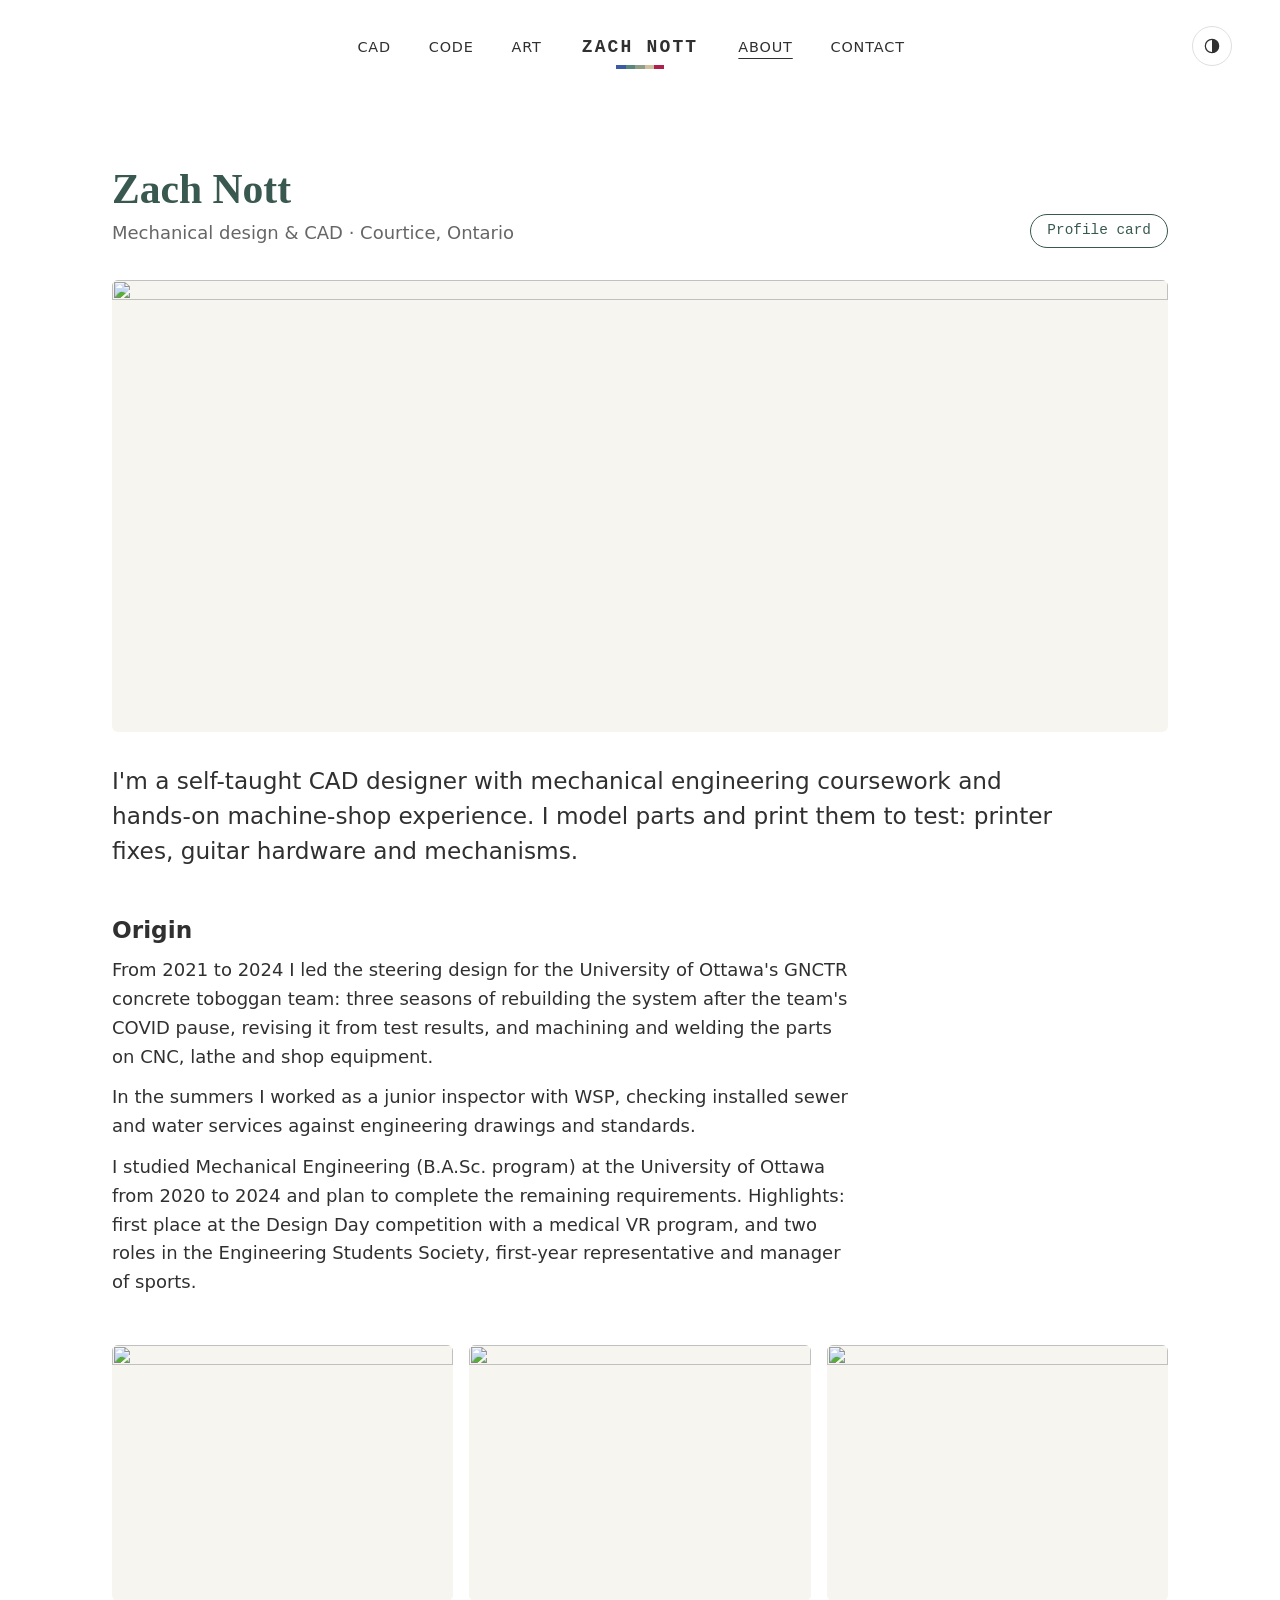
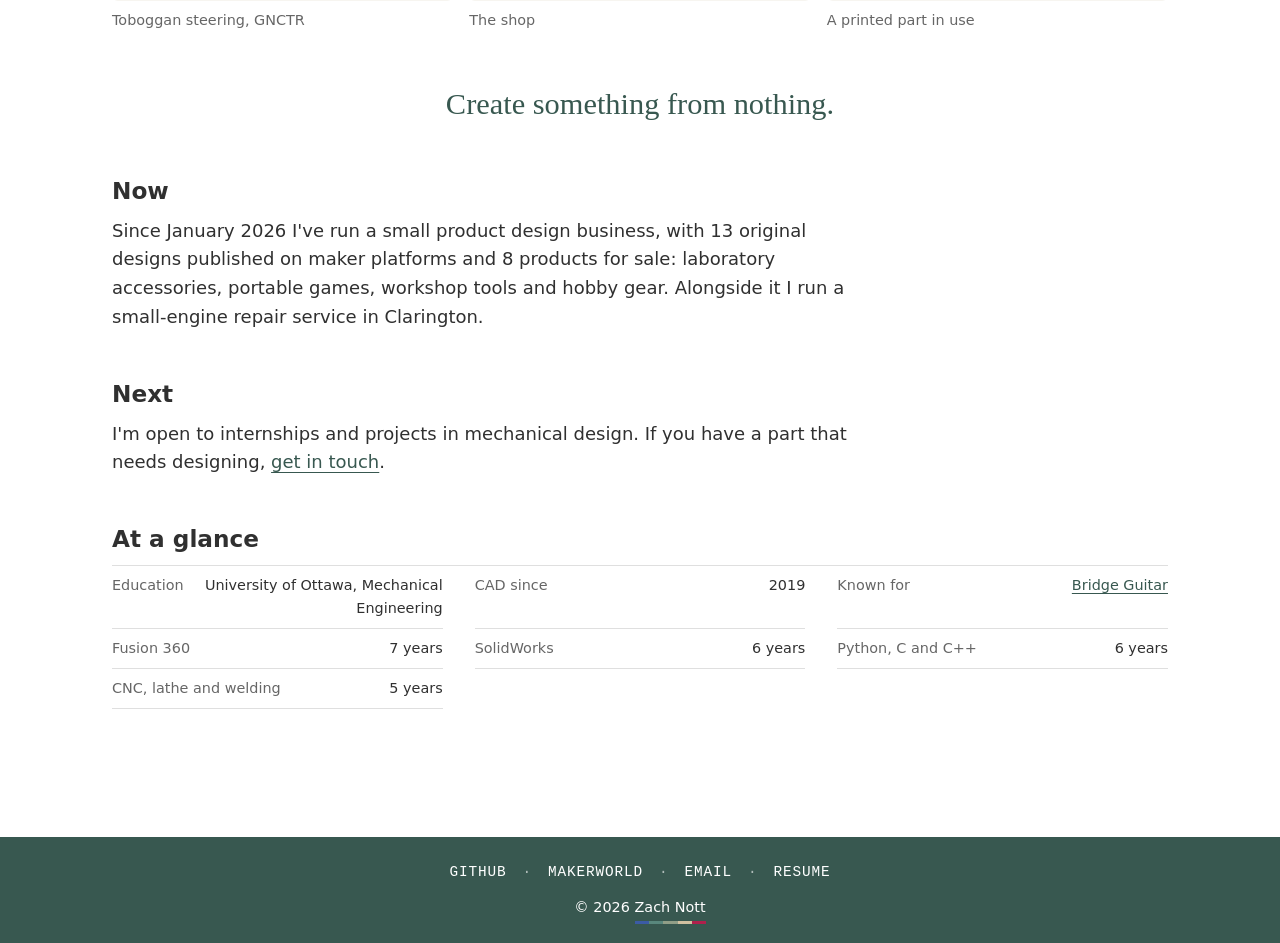
==== commit b0541208: "feat: featured-cards drawer, CAD index tiles, home order file and pine footer" ====
--- a/aboutme.html
+++ b/aboutme.html
@@ -221,13 +221,13 @@
                 </div>
             </main>
 
-            <!-- The footer: one quiet line; .footer-inner keeps it lined up with the page -->
+            <!-- The footer: a slim pine band, centred (E1, D53); .footer-inner keeps it lined up with the page -->
             <footer class="site-footer">
                 <div class="footer-inner wrapper">
                     <!-- Same footer in all six pages: change them together.
                          Declutter (D-a, 2026-11-23): only what the header doesn't already give you,
                          the outside links and the © line. The name and the page list were the header twice.
-                         Phones: two labelled groups; from 40rem one row, links left and © right (css/styles.css, FOOTER).
+                         One centred row of links, then the © line with the stripe mark under the name (css/styles.css, FOOTER).
                          Every link uses the same pattern: to fill one in, change only its href (and text) -->
                     <!-- Two groups in one wrapper: side by side on phones, one dotted row on wider screens -->
                     <div class="footer-extras">
@@ -249,7 +249,7 @@
                             </ul>
                         </div>
                     </div>
-                    <p class="footer-copy">&copy; 2026 Zach Nott</p>
+                    <p class="footer-copy">&copy; 2026 <span class="footer-name">Zach Nott</span></p>
                 </div>
             </footer>
         </div>
--- a/css/styles.css
+++ b/css/styles.css
@@ -105,10 +105,17 @@
      small text at 4.5:1 even over the grey CAD renders (#B3B3B3) */
   --color-veil: color-mix(in srgb, var(--color-sumi) 62%, transparent);
   --color-on-veil: #FFFFFF;
+  /* The hover lift on a picture (Home's mosaic, Art, the CAD index). Owner, 2026-11-24: first "a slight
+     raise, very small", then "smoother and less subtle": it grows 3%, rises 4px and casts a deeper
+     shadow. 3% of a 380px tile is about 6px each side, still inside the 16px gaps */
+  --lift: -4px;
+  --lift-scale: 1.03;
+  --shadow-lift: 0 0.75rem 1.5rem -0.75rem color-mix(in srgb, var(--color-sumi) 55%, transparent);
   --color-accent: light-dark(var(--color-pine), #F5F5F5);              /* links, headings: 7.8 / 17.2 */
   --color-highlight: light-dark(var(--color-jade), #BDBDBD);           /* underlines, rings, markers: 4.05 (not small text) / 10.0 */
-  /* (The header and footer bands had their own colours: a white band with a hairline, D43, and a
-     pine-to-charcoal footer, D38. Since O1/O2 (D51) both sit on the page colour, so no tokens) */
+  /* The footer band (E1, D53): pine by day, charcoal at night, as in D38. Text on it: 7.8 / 14.5 */
+  --color-band: light-dark(var(--color-pine), var(--color-charcoal));
+  --color-on-band: light-dark(#FFFFFF, #EDEDED);
 
   /* Project status dots (Code page, R3). Graphics need 3:1 (WCAG 1.4.11); numbers are on --color-surface.
      Each status also has its own SHAPE (filled, half, ring), so colour is never the only clue */
@@ -141,7 +148,10 @@
      so the whole site feels like it moves at one pace */
   --speed-fast: 150ms;   /* small responses: a hover lift, a fade, the ▸ arrow turning */
   --speed: 300ms;        /* most transitions: theme crossfade, picture zoom, frames settling */
-  --speed-slow: 450ms;   /* big moves: the home card stack shuffling */
+  --speed-slow: 450ms;   /* big moves: the home card stack shuffling, the cards drawer opening */
+  /* The easing for things that glide: a fast start and a long, gentle stop (an "ease-out quint").
+     It feels smoother than plain ease, which speeds up and slows down evenly */
+  --ease-smooth: cubic-bezier(0.22, 1, 0.36, 1);
 
   /* Fluid type scale: clamp(min, preferred, max) grows smoothly with screen width,
      so no media queries are needed just to resize text */
@@ -176,7 +186,8 @@
 
   /* Where every page's content starts below the header (owner's pick B, 2026-11-08):
      60px on phones, growing smoothly to 80px on wide screens. (It used to make room for the
-     theme drum hanging under the header too; the drum went in O1, D51) */
+     theme drum hanging under the header too; the drum went in O1, D51.) Home sets its own,
+     smaller one: its first line is a quiet row of links, not a page title (homyles.css) */
   --page-top: clamp(3.75rem, 2.5rem + 2.5vw, 5rem);
 
   /* 3D displays: the CAD carousel (projyles.css), later the spin reel (3.7).
@@ -396,38 +407,29 @@
 }
 
 /* =========================================================
-   FOOTER: one quiet line on the page colour, under a hairline (O2, D51).
-   It was a full-width pine band (D38); in the overhaul the page has no
-   coloured bands, so the work is the only colour. The hairline sits on
-   .footer-inner.wrapper, so it lines up with the page column.
+   FOOTER: a slim pine band that closes every page (owner's pick E1, D53).
+   It was a full pine band (D38), then one quiet line on the page colour (O2, D51);
+   the owner wanted the pine back, but slimmer. Everything is centred, like the
+   header, so the page opens and closes the same way:
+     GITHUB · MAKERWORLD · EMAIL · RESUME
+              © 2026 Zach Nott
+                        ▔▔▔▔▔▔▔▔▔  <- the stripe mark, exactly as wide as the name
    Declutter (D-a, 2026-11-23): it holds only what the header doesn't, the
    outside links and the © line.
-   - Phones: the two labelled groups side by side, the © line under them
-   - From 40rem: one row, the links on the left in small caps, © on the right
    ========================================================= */
 .site-footer {
   font-size: var(--step--1);
-  color: var(--color-muted);
-}
-
-/* Phones: two columns, Elsewhere and Get in touch; the © line spans both */
+  background-color: var(--color-band);
+  color: var(--color-on-band);
+}
+
+/* One centred column: the links row, then the © line */
 .footer-inner {
   display: grid;
-  grid-template-columns: 1fr 1fr;
-  gap: var(--space-5);
-  align-items: start;
-  padding-block: var(--space-6);
-  border-top: 1px solid var(--color-line);
-}
-
-.footer-copy {
-  grid-column: 1 / -1;
-}
-
-/* display: contents removes this wrapper's own box, so its two groups become
-   grid items of .footer-inner. It only exists to group them for the wide layout */
-.footer-extras {
-  display: contents;
+  justify-items: center;
+  gap: var(--space-3);
+  padding-block: var(--space-5);
+  text-align: center;
 }
 
 /* styles.css gives every <p> a reading width (65ch); the footer lays out its own lines */
@@ -436,65 +438,41 @@
   margin: 0;
 }
 
-/* The small group names (Elsewhere, Get in touch), same feel as .retro-label.
-   Two classes (0,2,0) beat ".footer-inner p" (0,1,1), so this margin wins the reset above */
-.footer-inner .footer-label {
-  margin-bottom: var(--space-3);
-}
-
+/* The group names (Elsewhere, Get in touch) are hidden the screen-reader-text way:
+   one row of four links doesn't need them on screen, but screen readers still
+   hear which group a link is in */
 .footer-label {
-  font-family: var(--font-mono);
-  letter-spacing: var(--tracking-caps);
-  text-transform: uppercase;
-}
-
-/* Same reset as .header-left-list: no bullets or indent. One link per line on phones */
+  position: absolute;
+  width: 1px;
+  height: 1px;
+  overflow: hidden;
+  clip-path: inset(50%);
+  white-space: nowrap;
+}
+
+/* Both groups, and the lists inside them, become one centred, wrapping row.
+   Same reset as .header-left-list: no bullets or indent */
+.footer-extras,
 .footer-list {
-  display: grid;
-  gap: var(--space-2);
+  display: flex;
+  flex-wrap: wrap;
+  justify-content: center;
+  gap: var(--space-2) var(--space-4);
   margin: 0;
   padding: 0;
   list-style: none;
 }
 
-/* Tablet and desktop: one row. Links on the left, © on the right */
+.footer-extras {
+  font-family: var(--font-mono);
+  letter-spacing: 0.06em;
+  text-transform: uppercase;
+}
+
+/* From 40rem the four links fit on one line, so a dot goes between them. (On phones
+   they may wrap, and a dot at the start of a line looks like a mistake, so no dots there.)
+   It's decoration from CSS, so screen readers skip it (content: "·" / "" speaks nothing) */
 @media (min-width: 40rem) {
-  .footer-inner {
-    display: flex;
-    flex-wrap: wrap;                    /* a narrow window drops © under the links instead of squeezing */
-    justify-content: space-between;
-    align-items: center;
-    gap: var(--space-3) var(--space-5);
-    padding-block: var(--space-5);
-  }
-
-  /* The group names aren't needed in one row, so they're hidden the
-     screen-reader-text way: screen readers still hear "Elsewhere" etc. */
-  .footer-label {
-    position: absolute;
-    width: 1px;
-    height: 1px;
-    overflow: hidden;
-    clip-path: inset(50%);
-    white-space: nowrap;
-  }
-
-  /* Elsewhere and Get in touch become one small row, split by dots */
-  .footer-list,
-  .footer-extras {
-    display: flex;
-    flex-wrap: wrap;
-    gap: var(--space-2) var(--space-4);
-  }
-
-  .footer-extras {
-    font-family: var(--font-mono);
-    letter-spacing: 0.06em;
-    text-transform: uppercase;
-  }
-
-  /* A dot before every link except the very first one. It's decoration from CSS,
-     so screen readers skip it (content: "·" / "" sets its spoken text to nothing) */
   .footer-extras li + li::before,
   .footer-extras .footer-group + .footer-group li:first-child::before {
     content: "·" / "";
@@ -503,16 +481,41 @@
   }
 }
 
-/* The links in ink, a step darker than the muted labels and ©; underline only on hover keeps it quiet.
-   Keyboard focus uses the site-wide link look (a:focus-visible: colour + fake bold) */
+/* The stripe mark, small this time: under your name on the © line and exactly as wide
+   as it (left: 0 and right: 0 stretch it to the span). position: absolute keeps it out
+   of the line, so the band is no taller than the text. --stripe-mark is the same
+   gradient as the header's mark (STRIPE COLOURS, near the end of this file) */
+.footer-name {
+  position: relative;
+  display: inline-block;
+}
+
+.footer-name::after {
+  content: "";
+  position: absolute;
+  inset-inline: 0;
+  top: calc(100% + 2px);
+  height: 3px;
+  background-image: var(--stripe-mark);
+}
+
+/* On the band the links are the band's text colour; underline only on hover keeps it quiet.
+   The site-wide link focus turns words gunjo blue, which is hard to read on pine, so the
+   footer uses a ring in the text colour instead (a class + :focus-visible beats a:focus-visible) */
 .footer-link {
-  color: var(--color-ink);
+  color: inherit;
   text-decoration: none;
 }
 
 .footer-link:hover {
   text-decoration: underline;
-  text-decoration-color: var(--color-highlight);
+  text-underline-offset: 0.25em;
+}
+
+.footer-link:focus-visible {
+  color: inherit;
+  outline: 2px solid currentColor;
+  outline-offset: 3px;
 }
 
 /* =========================================================
@@ -584,12 +587,7 @@
   translate: -50% 0;
   width: var(--space-7);
   height: var(--space-1);
-  background-image: linear-gradient(to right,
-    var(--stripe-1) 0%  20%,
-    var(--stripe-2) 20% 40%,
-    var(--stripe-3) 40% 60%,
-    var(--stripe-4) 60% 80%,
-    var(--stripe-5) 80% 100%);   /* hard stops (each colour starts where the last ends): solid stripes, not a blend */
+  background-image: var(--stripe-mark);   /* the five stripes (STRIPE COLOURS); the footer's mark uses it too */
 }
 
 /* The site-wide link focus (colour + fake bold) works on the name too, but a ring is clearer
@@ -794,7 +792,7 @@
 
 /* =========================================================
    STRIPE COLOURS: the five 70s stripes (D38, D43). Since O2 (D51) they are
-   only the small mark under the name (HEADER above); until then they ran
+   only the small mark under the name (HEADER above, and the footer's © line since D53); until then they ran
    down the right edge of every page (git log -S "RETRO STRIPES" has the band).
    By day they are the palette colours; at Night each one is a grey, light to
    dark, so the mark stays calm on the near-black page
@@ -806,6 +804,15 @@
   --stripe-3: color-mix(in oklab, var(--color-sage), #8F8F8F calc(var(--dim) * 100%));
   --stripe-4: color-mix(in oklab, var(--color-sand), #636363 calc(var(--dim) * 100%));
   --stripe-5: color-mix(in oklab, var(--color-beni), #3D3D3D calc(var(--dim) * 100%));
+
+  /* The mark itself, used twice: under the name in the header and under it in the footer.
+     Hard stops (each colour starts where the last ends) give solid stripes, not a blend */
+  --stripe-mark: linear-gradient(to right,
+    var(--stripe-1) 0%  20%,
+    var(--stripe-2) 20% 40%,
+    var(--stripe-3) 40% 60%,
+    var(--stripe-4) 60% 80%,
+    var(--stripe-5) 80% 100%);
 }
 
 /* =========================================================
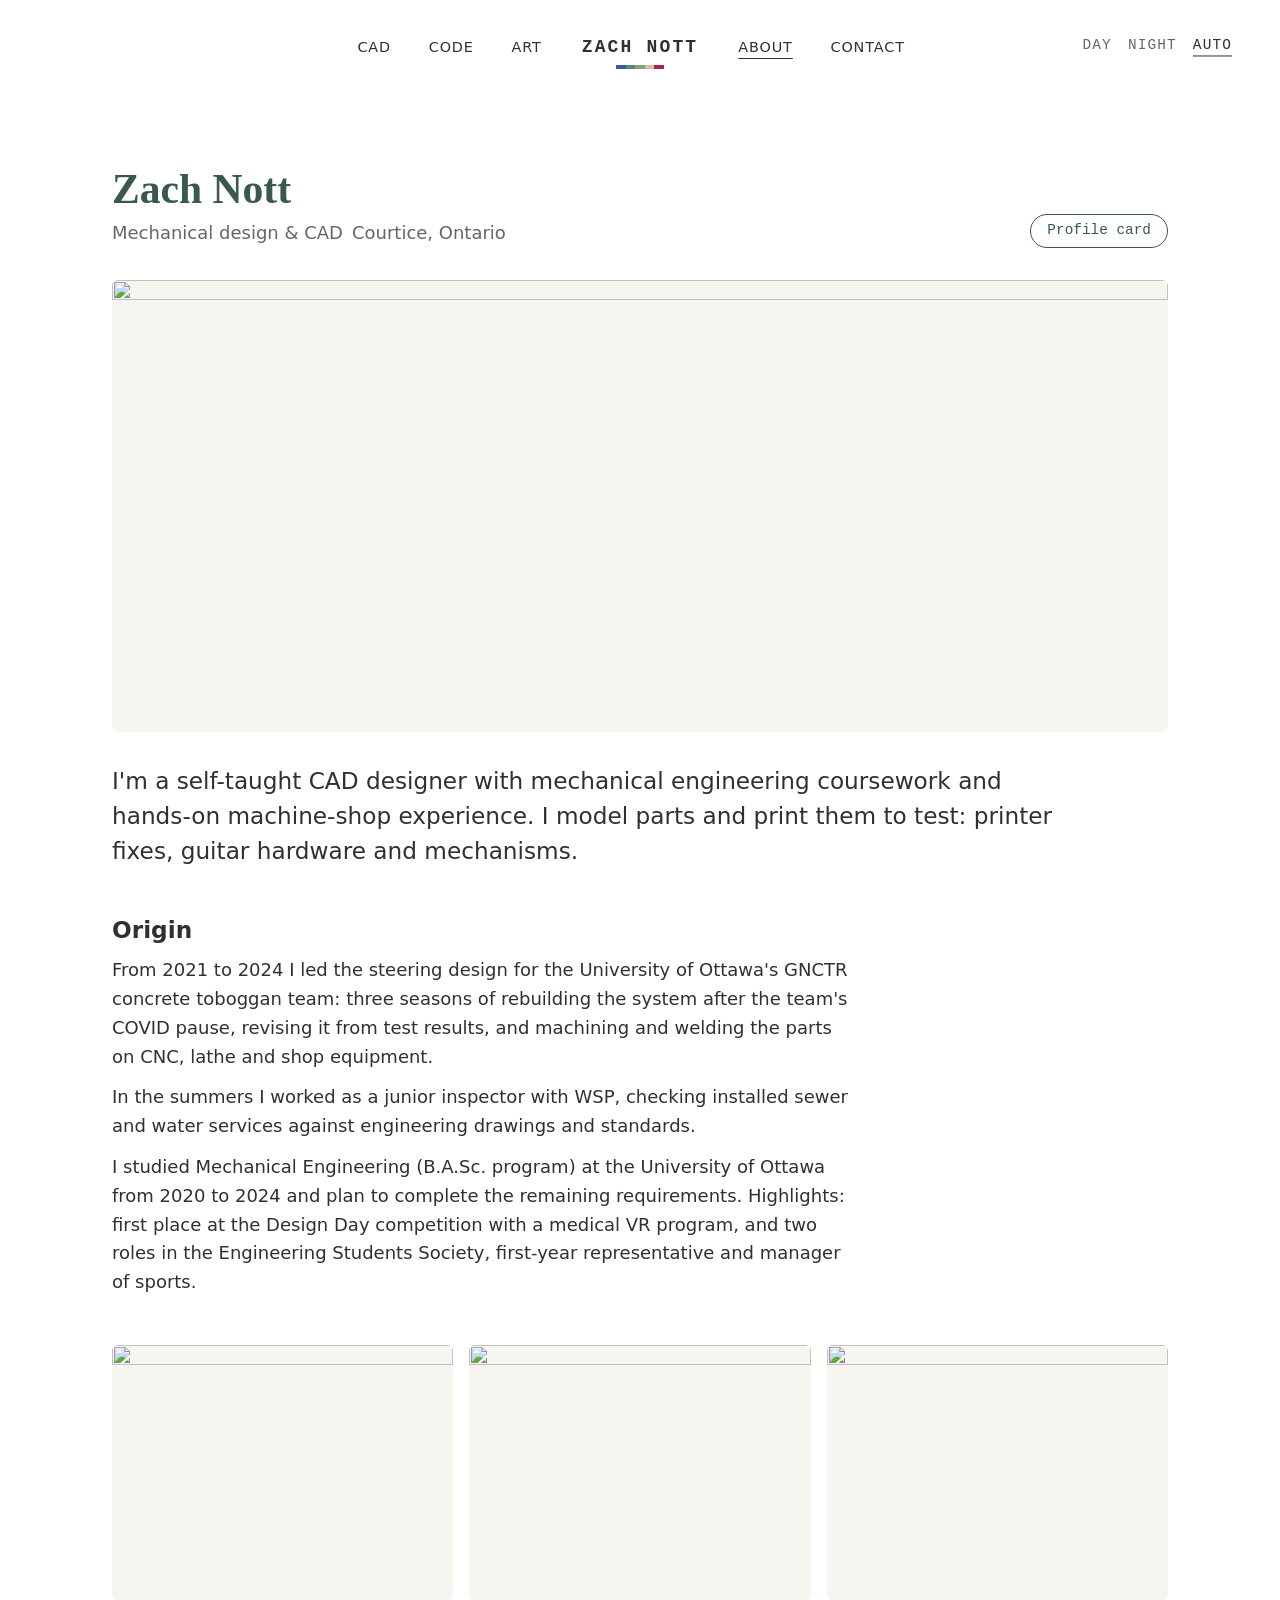
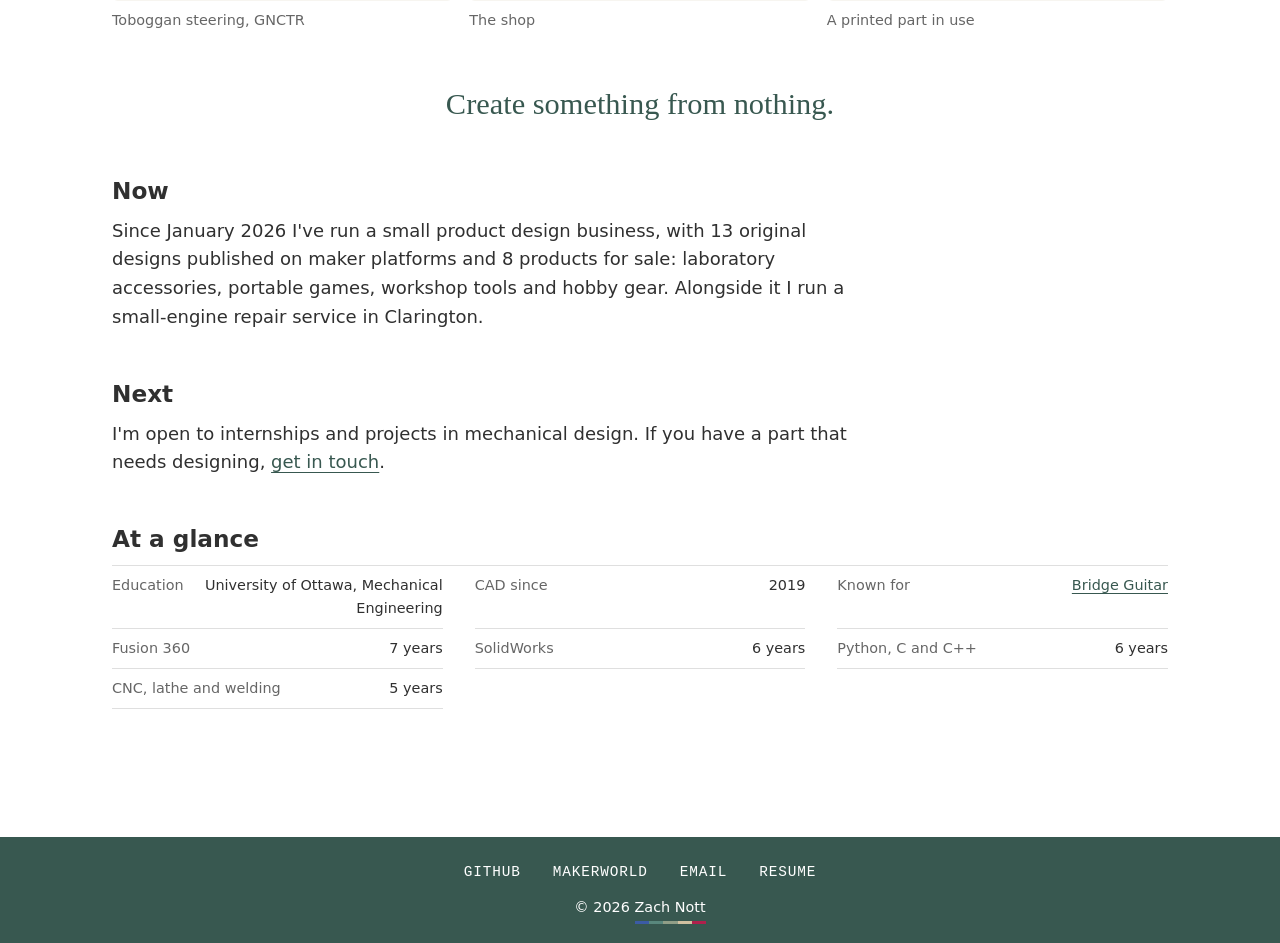
==== commit 73384935: "feat: CAD redesign (O5), word theme switch, Bravo-style Home, polish round" ====
--- a/aboutme.html
+++ b/aboutme.html
@@ -3,20 +3,28 @@
 <html lang="en">
     <head>
         <meta charset="UTF-8">
+        <!-- Security (L2): a Content Security Policy. GitHub Pages can't send headers, so it rides in a
+             meta tag, first in <head> because it only covers what comes after it. Every script, style,
+             font, picture and fetch must come from this site: an injected <script> or a tag pointing at
+             another server simply won't load. No page uses inline code, so nothing needs 'unsafe-inline' -->
+        <meta http-equiv="Content-Security-Policy" content="default-src 'self'; script-src 'self'; style-src 'self'; img-src 'self'; font-src 'self'; connect-src 'self'; object-src 'none'; base-uri 'self'; form-action 'none'">
         <meta name="viewport" content="width=device-width, initial-scale=1.0">
         <!-- CONTENT: the tab title and the text search engines and link previews show -->
-        <title>About · Zach Nott</title>
+        <title>Zach Nott About</title>
         <meta name="description" content="About Zach Nott: a mechanical designer who models parts in CAD and prints them to test.">
         <!-- Staging (L1, D47): search engines skip the site until launch. Removing this line IS the launch (L3) -->
         <meta name="robots" content="noindex">
         <!-- The five stripes; an SVG icon stays sharp at any size and switches to greys in dark mode -->
         <link rel="icon" href="favicon.svg" type="image/svg+xml">
-        <link rel="stylesheet" href="css/styles.css">
-        <link rel="stylesheet" href="css/cardyles.css">
-        <link rel="stylesheet" href="css/aboutyles.css">
-        <script src="js/script.js" defer></script>
+        <!-- Each CSS and JS link carries ?v=<date it last changed>. A browser keeps files it has
+             downloaded; a new ?v makes the address new, so it fetches the new file instead of
+             mixing a new page with old styles or scripts. Change a file: bump its ?v on every page -->
+        <link rel="stylesheet" href="css/styles.css?v=20261127">
+        <link rel="stylesheet" href="css/cardyles.css?v=20261126">
+        <link rel="stylesheet" href="css/aboutyles.css?v=20261126">
+        <script src="js/script.js?v=20261127" defer></script>
         <!-- No defer on purpose: it sets the saved theme before the page is drawn (no white flash) -->
-        <script src="js/themcript.js"></script>
+        <script src="js/themcript.js?v=20261127"></script>
     </head>
     
     <body class="theaboutpage">
@@ -64,41 +72,21 @@
                                         <a class="menu-link" href="aboutme.html" aria-current="page">About</a></li>
                                     <li class="header-right-item" id="item-contact">
                                         <a class="menu-link" href="contact.html">Contact</a></li>
-                                    <!-- Hidden until The Laboratory is a real page (R1, owner 2026-11-07). Remove "hidden" to bring it back -->
-                                    <li class="header-right-item mega-menu-item" id="item-lab" hidden>
-                                        <a class="menu-link" href="thelab.html">The Laboratory</a>
-                                        <!-- Phone-only toggle for the Lab links: hidden until js/script.js runs, like the Menu button.
-                                             It must come before the list, because the CSS "~" only reaches later siblings -->
-                                        <button class="submenu-toggle" type="button" aria-expanded="true" aria-label="Laboratory links" hidden><span aria-hidden="true">&#9656;</span></button>
-                                        <ul class="mega-sub-menu">
-                                            <li class="mega-menu-item"><a class="menu-link" href="#">Electronics and Circuitry</a></li>
-                                            <li class="mega-menu-item"><a class="menu-link" href="#">Computer Design and Code</a></li>
-                                            <li class="mega-menu-item"><a class="menu-link" href="#">Physical Realm and CAD</a></li>
-                                            <li class="mega-menu-item"><a class="menu-link" href="#">The AI Abode</a></li>
-                                            <li class="mega-menu-item"><a class="menu-link" href="#">In Works</a></li>
-                                            <li class="mega-menu-item"><a class="menu-link" href="#">Complete Projects</a></li>
-                                            <li class="mega-menu-item"><a class="menu-link" href="#">Research Topics</a></li>
-                                        </ul>
-                                    </li>
                                 </ul>
                             </div>
                         </div>
                     </div>
                 </nav>
-                <!-- Theme button (O1, D51; it replaced the drum dimmer, D35-D38): each press goes Auto -> Day -> Night -> Auto.
-                     Hidden until js/themcript.js runs; without JS the site just follows the OS.
-                     The script sets data-mode, and the CSS shows the matching icon (THEME BUTTON in styles.css) -->
-                <button id="theme-button" class="theme-button" type="button" data-mode="auto" hidden>
-                    <svg class="theme-icon" viewBox="-12 -12 24 24" width="20" height="20" aria-hidden="true" focusable="false">
-                        <!-- Auto: a circle, half filled (half day, half night) -->
-                        <g class="icon-auto"><circle r="8"/><path d="M0 -8a8 8 0 0 1 0 16z"/></g>
-                        <!-- Day: a sun -->
-                        <g class="icon-day"><circle r="4"/><path d="M0 -10v2.5M0 7.5v2.5M-10 0h2.5M7.5 0h2.5M-7 -7l1.8 1.8M5.2 5.2l1.8 1.8M-7 7l1.8 -1.8M5.2 -5.2l1.8 -1.8"/></g>
-                        <!-- Night: a crescent moon -->
-                        <g class="icon-night"><path d="M3 -8.5a8.5 8.5 0 1 0 5.5 11a6.5 6.5 0 0 1 -5.5 -11z"/></g>
-                    </svg>
-                    <span class="screen-reader-text">Theme: <span class="theme-name">Auto</span></span>
-                </button>
+                <!-- Theme switch (O1, D51; three words since the owner's pick T1, 2026-11-27): Day, Night and
+                     Auto, the one in use underlined like the current page in the nav. Each word is a button
+                     with aria-pressed, so a screen reader hears "Night, toggle button, pressed". Phones show
+                     only the word in use, and pressing it moves on to the next (styles.css, THE THEME SWITCH).
+                     Hidden until js/themcript.js runs: without JS the site simply follows the OS -->
+                <div class="theme-switch" role="group" aria-label="Theme" hidden>
+                    <button class="theme-choice" type="button" data-choice="day">Day</button>
+                    <button class="theme-choice" type="button" data-choice="lantern">Night</button>
+                    <button class="theme-choice" type="button" data-choice="auto">Auto</button>
+                </div>
             </header>
 
             <!-- Landmarks: screen readers can jump straight to main or footer. The skip link targets #content -->
@@ -112,7 +100,7 @@
                     <header class="story-head">
                         <div>
                             <h1>Zach Nott</h1>
-                            <p class="story-sub">Mechanical design &amp; CAD · Courtice, Ontario</p>
+                            <p class="story-sub">Mechanical design &amp; CAD&ensp;Courtice, Ontario</p>
                         </div>
                         <!-- The trading card lives in a popover (owner, 2026-11-16): popovertarget opens it with
                              no JavaScript, and the browser adds Esc and click-outside to close it -->
@@ -168,17 +156,19 @@
                     </section>
 
                     <!-- The facts recruiters scan for, on hairlines. A <dl> pairs each label with its value
-                         for screen readers ("term, definition"). CONTENT: confirm the years -->
+                         for screen readers ("term, definition"). CONTENT: confirm the years.
+                         Each count is worked out from the year you STARTED (data-since, js/script.js), so
+                         it goes up by itself every January: change the data-since year, never the number -->
                     <section class="story-facts">
                         <h2>At a glance</h2>
                         <dl>
                             <div><dt>Education</dt><dd>University of Ottawa, Mechanical Engineering</dd></div>
                             <div><dt>CAD since</dt><dd>2019</dd></div>
                             <div><dt>Known for</dt><dd><a href="projects.html#bridge-guitar">Bridge Guitar</a></dd></div>
-                            <div><dt>Fusion 360</dt><dd>7 years</dd></div>
-                            <div><dt>SolidWorks</dt><dd>6 years</dd></div>
-                            <div><dt>Python, C and C++</dt><dd>6 years</dd></div>
-                            <div><dt>CNC, lathe and welding</dt><dd>5 years</dd></div>
+                            <div><dt>Fusion 360</dt><dd><span data-since="2019">7</span> years</dd></div>
+                            <div><dt>SolidWorks</dt><dd><span data-since="2020">6</span> years</dd></div>
+                            <div><dt>Python, C and C++</dt><dd><span data-since="2020">6</span> years</dd></div>
+                            <div><dt>CNC, lathe and welding</dt><dd><span data-since="2021">5</span> years</dd></div>
                         </dl>
                     </section>
                 </article>
@@ -191,27 +181,27 @@
                          role="img" turns the whole card into one picture with one description,
                          so a screen reader hears a sentence, not "7y F360 6y SW…" -->
                     <div class="card-holder">
-                        <div class="bp-card" role="img" aria-label="Trading card: Zach Nott, designer, maker, fabricator. Fusion 360 7 years, SolidWorks 6, Python 6, CNC 5. Making since 2019.">
+                        <div class="bp-card" role="img" aria-label="Trading card: Zach Nott, designer, maker, fabricator. Fusion 360 since 2019, SolidWorks since 2020, Python since 2020, CNC since 2021.">
                             <span class="card-top"><span class="card-tool">CAD</span><span class="card-name">Zach Nott</span><span class="card-number">00</span></span>
                             <!-- CONTENT: your portrait (strip EXIF/GPS first) -->
                             <span class="card-art">
                                 <img src="assets/images/placeholder.svg" alt="" width="300" height="300">
                                 <span class="card-stats">
-                                    <span class="card-stat"><span class="card-icon">◆</span><b>7y</b><small>F360</small></span>
-                                    <span class="card-stat"><span class="card-icon">◆</span><b>6y</b><small>SW</small></span>
-                                    <span class="card-stat"><span class="card-icon">◆</span><b>6y</b><small>Py</small></span>
-                                    <span class="card-stat"><span class="card-icon">◆</span><b>5y</b><small>CNC</small></span>
+                                    <span class="card-stat"><span class="card-icon">◆</span><b><span data-since="2019">7</span>y</b><small>F360</small></span>
+                                    <span class="card-stat"><span class="card-icon">◆</span><b><span data-since="2020">6</span>y</b><small>SW</small></span>
+                                    <span class="card-stat"><span class="card-icon">◆</span><b><span data-since="2020">6</span>y</b><small>Py</small></span>
+                                    <span class="card-stat"><span class="card-icon">◆</span><b><span data-since="2021">5</span>y</b><small>CNC</small></span>
                                 </span>
                             </span>
-                            <span class="card-type">Designer · Maker · Fabricator</span>
+                            <span class="card-type">Designer&ensp;Maker&ensp;Fabricator</span>
                             <span class="card-text">
                                 <span class="card-desc">Designs parts you can hold, from first sketch to printed test.</span>
                                 <span class="card-flavor">Create something from nothing.</span>
                             </span>
                             <!-- data-label names each footer cell (cardyles.css) -->
                             <span class="card-foot">
-                                <span class="card-rev" data-label="YEARS">7</span>
-                                <span class="card-difficulty" data-label="FOCUS">CAD · PRINT</span>
+                                <span class="card-rev" data-label="YEARS" data-since="2019">7</span>
+                                <span class="card-difficulty" data-label="FOCUS">CAD&ensp;PRINT</span>
                                 <span class="card-date" data-label="SINCE">2019</span>
                             </span>
                         </div>
@@ -249,7 +239,7 @@
                             </ul>
                         </div>
                     </div>
-                    <p class="footer-copy">&copy; 2026 <span class="footer-name">Zach Nott</span></p>
+                    <p class="footer-copy">&copy; <span data-year>2026</span> <span class="footer-name">Zach Nott</span></p>
                 </div>
             </footer>
         </div>
--- a/css/styles.css
+++ b/css/styles.css
@@ -181,7 +181,6 @@
   --radius-soft: 6px;      /* photos and floating panels: About's pictures, the profile card popover */
   --radius-pill: 999px;    /* fully round ends (the outline buttons): any value over half the height works */
   --golden: 1.618;         /* φ, the golden ratio: used for spacing that should feel "just right" */
-  --theme-size: 2.5rem;    /* the round theme button in the header (40px: an easy tap, still small) */
   --header-row: var(--space-7);   /* the header's top row on phones: the Menu button's 48px height */
 
   /* Where every page's content starts below the header (owner's pick B, 2026-11-08):
@@ -411,7 +410,7 @@
    It was a full pine band (D38), then one quiet line on the page colour (O2, D51);
    the owner wanted the pine back, but slimmer. Everything is centred, like the
    header, so the page opens and closes the same way:
-     GITHUB · MAKERWORLD · EMAIL · RESUME
+     GITHUB  MAKERWORLD  EMAIL  RESUME
               © 2026 Zach Nott
                         ▔▔▔▔▔▔▔▔▔  <- the stripe mark, exactly as wide as the name
    Declutter (D-a, 2026-11-23): it holds only what the header doesn't, the
@@ -469,15 +468,13 @@
   text-transform: uppercase;
 }
 
-/* From 40rem the four links fit on one line, so a dot goes between them. (On phones
-   they may wrap, and a dot at the start of a line looks like a mistake, so no dots there.)
-   It's decoration from CSS, so screen readers skip it (content: "·" / "" speaks nothing) */
+/* The footer's links are told apart by space alone: no dots between them (owner, 2026-11-26:
+   bullets between words read as machine-made). So from 40rem, where they fit on one line,
+   the gap grows from 16px to 32px; phones keep 16px, where the two groups wrap */
 @media (min-width: 40rem) {
-  .footer-extras li + li::before,
-  .footer-extras .footer-group + .footer-group li:first-child::before {
-    content: "·" / "";
-    margin-right: var(--space-4);
-    opacity: 0.6;
+  .footer-extras,
+  .footer-list {
+    column-gap: var(--space-6);
   }
 }
 
@@ -520,7 +517,7 @@
 
 /* =========================================================
    HEADER: the same markup is copied into every page.
-   Order: frame, links, Menu button, Lab dropdown, then one phone block
+   Order: frame, links, Menu button, then one phone block
    and one desktop block at the end, so every screen-size change for the
    header lives in one place.
    Use classes here, never a bare "header" selector: projects.html has a second
@@ -635,13 +632,6 @@
 }
 
 /* Phones: one link per row, and the padding makes each row a big tap target */
-/* The Lab link is hidden until the Lab exists (R1). The desktop block below gives
-   .header-right-item a display value, which would beat the hidden attribute,
-   so this rule says it again with a stronger selector (an id beats a class) */
-#item-lab[hidden] {
-  display: none;
-}
-
 .header-left-item,
 .header-right-item {
   padding: var(--space-4);         /* was 15px: now on the spacing scale */
@@ -649,7 +639,7 @@
 }
 
 /* ---------- Menu button (phones) ----------
-   Both buttons start with the hidden attribute (see js/script.js).
+   The button starts with the hidden attribute (see js/script.js).
    Never set display on them outside the desktop block, or hidden stops
    working and a dead button shows when JS is off */
 .menu-toggle {
@@ -682,52 +672,12 @@
   }
 }
 
-/* ---------- Lab dropdown ----------
-   Phones: a ▸ button folds the sub-links open and shut inside the Menu.
-   Desktop: the sub-links float in a panel that opens on hover or keyboard focus */
-.mega-sub-menu {
-  list-style: none;
-  margin: 0;
-  padding-inline-start: var(--space-4);   /* indented under "The Laboratory" */
-}
-
-.mega-sub-menu li {
-  padding-block: var(--space-2);
-}
-
-/* No underlines: a stack of them looked clunky */
-.mega-sub-menu .menu-link {
-  text-decoration: none;
-}
-
-.submenu-toggle {
-  min-width: var(--space-7);           /* 48px tap target */
-  min-height: var(--space-7);
-  border: none;
-  background: none;
-  color: var(--color-ink);
-  font-size: var(--step-2);            /* the ▸ character is drawn small, so size it up */
-  cursor: pointer;
-}
-
-/* transform needs a box, and an inline span isn't one, hence inline-block */
-.submenu-toggle span {
-  display: inline-block;
-  transition: transform var(--speed-fast);
-}
-
-/* Points down when open */
-.submenu-toggle[aria-expanded="true"] span {
-  transform: rotate(90deg);
-}
-
 /* ---------- Phones only: closed states ----------
-   "~" means "any later sibling", so each button must come before what it hides.
+   "~" means "any later sibling", so the button must come before what it hides.
    (width < 64rem) ends exactly where the desktop block begins */
 @media (width < 64rem) {
   .menu-toggle[aria-expanded="false"] ~ .header-column-left,
-  .menu-toggle[aria-expanded="false"] ~ .header-column-right,
-  .submenu-toggle[aria-expanded="false"] ~ .mega-sub-menu {
+  .menu-toggle[aria-expanded="false"] ~ .header-column-right {
     display: none;
   }
 }
@@ -752,41 +702,9 @@
     display: inline-block;
   }
 
-  /* Hover and focus do the opening here, so no buttons */
-  .menu-toggle,
-  .submenu-toggle {
+  /* Every link fits in the row here, so no Menu button */
+  .menu-toggle {
     display: none;
-  }
-
-  /* The panel measures its position from this li (its nearest positioned ancestor) */
-  #item-lab {
-    position: relative;
-  }
-
-  /* top: 100% puts the panel flush under the li. The li's own padding is
-     part of the li, so the mouse never crosses a gap where :hover would end */
-  .mega-sub-menu {
-    display: none;
-    position: absolute;
-    top: 100%;
-    left: 0;
-    z-index: 10;                       /* above the page content */
-    padding: var(--space-3) var(--space-5);
-    background: var(--color-bg);
-    border: 1px solid var(--color-sage);
-    border-top: 3px solid var(--color-accent);   /* a pine strip, like a vintage label */
-  }
-
-  /* Tighter rows than on phones: a mouse doesn't need a finger-sized target */
-  .mega-sub-menu li {
-    padding-block: var(--space-1);
-  }
-
-  /* :focus-within = this li or anything inside it has focus, so tabbing
-     through the sub-links keeps the panel open, and tabbing out closes it */
-  #item-lab:hover .mega-sub-menu,
-  #item-lab:focus-within .mega-sub-menu {
-    display: block;
   }
 }
 
@@ -838,62 +756,86 @@
   }
 }
 
-/* ---------- THE THEME BUTTON ----------
-   A plain <button>: Enter, Space, click and screen readers work for free.
-   Never set display on it, or the hidden attribute stops working (no JS = no button).
-   Phones: in the empty cell left of the name, level with the Menu button.
-   Desktop: at the right end of the header row */
-.theme-button {
+/* =========================================================
+   PAGE TRANSITIONS (owner, 2026-11-26): going from page to page, say from the Code
+   workshop to CAD, cross-fades instead of flashing blank. A cross-document View
+   Transition: when BOTH pages opt in with this rule (all of them load styles.css),
+   the browser snapshots the old page and fades it into the new.
+   Browsers without it (Firefox, for now) just change page as before. Links to other
+   sites never fade. A fade isn't movement, so it stays for reduced-motion users too
+   ========================================================= */
+@view-transition {
+  navigation: auto;
+}
+
+::view-transition-old(root) {
+  animation: page-out var(--speed) ease both;
+}
+
+::view-transition-new(root) {
+  animation: page-in var(--speed-slow) var(--ease-smooth) both;
+}
+
+@keyframes page-out {
+  to { opacity: 0; }
+}
+
+@keyframes page-in {
+  from { opacity: 0; }
+}
+
+/* ---------- THE THEME SWITCH (owner's pick T1, 2026-11-27) ----------
+   Day Night Auto: three quiet words in the nav's mono capitals, the one in use underlined
+   (aria-pressed, set by js/themcript.js), the same mark as the current page in the nav.
+   The group starts with the hidden attribute (no JS = no switch, the site follows the OS),
+   so display is only set once it's shown (:not([hidden])).
+   Phones: in the empty cell left of the name, level with the Menu button, and only the word
+   in use shows (pressing it moves on). Desktop: all three, at the right end of the header row */
+.theme-switch {
   position: absolute;
-  top: calc(var(--space-4) + (var(--header-row) - var(--theme-size)) / 2);   /* centred on the top row */
+  top: calc(var(--space-4) + var(--header-row) / 2);   /* the middle of the top row */
   left: var(--gutter);
-  width: var(--theme-size);
-  height: var(--theme-size);
-  padding: 0;
-  border: 1px solid var(--color-line);
-  border-radius: 50%;
+  translate: 0 -50%;
+}
+
+.theme-switch:not([hidden]) {
+  display: flex;
+  gap: var(--space-4);
+}
+
+.theme-choice {
+  padding: var(--space-1) 0;           /* small words, but a 24px+ tap target (WCAG 2.5.8) */
+  border: 0;
   background: none;
+  color: var(--color-muted);
+  font-family: var(--font-mono);
+  font-size: var(--step--1);
+  letter-spacing: var(--tracking-caps);
+  text-transform: uppercase;
+  cursor: pointer;
+}
+
+.theme-choice:hover,
+.theme-choice[aria-pressed="true"] {
   color: var(--color-ink);
-  cursor: pointer;
-}
-
-.theme-button:hover {
-  border-color: var(--color-highlight);
+}
+
+.theme-choice[aria-pressed="true"] {
+  text-decoration: underline;
+  text-decoration-thickness: 1px;
+  text-underline-offset: 0.4em;
+}
+
+@media (width < 64rem) {
+  .theme-choice[aria-pressed="false"] {
+    display: none;
+  }
 }
 
 @media (min-width: 64rem) {
-  .theme-button {
+  .theme-switch {
     top: 50%;
     left: auto;
     right: var(--gutter);
-    translate: 0 -50%;
-  }
-}
-
-/* The icon: drawn in the text colour with thin lines, like the rest of the header.
-   All three icons are in the HTML; data-mode (set by the script) shows one */
-.theme-icon {
-  display: block;
-  margin: auto;
-  fill: none;
-  stroke: currentColor;
-  stroke-width: 1.5;
-  stroke-linecap: round;
-  stroke-linejoin: round;
-}
-
-.theme-icon g {
-  display: none;
-}
-
-.theme-button[data-mode="auto"] .icon-auto,
-.theme-button[data-mode="day"] .icon-day,
-.theme-button[data-mode="lantern"] .icon-night {
-  display: inline;
-}
-
-/* Auto's filled half */
-.icon-auto path {
-  fill: currentColor;
-  stroke: none;
-}
+  }
+}
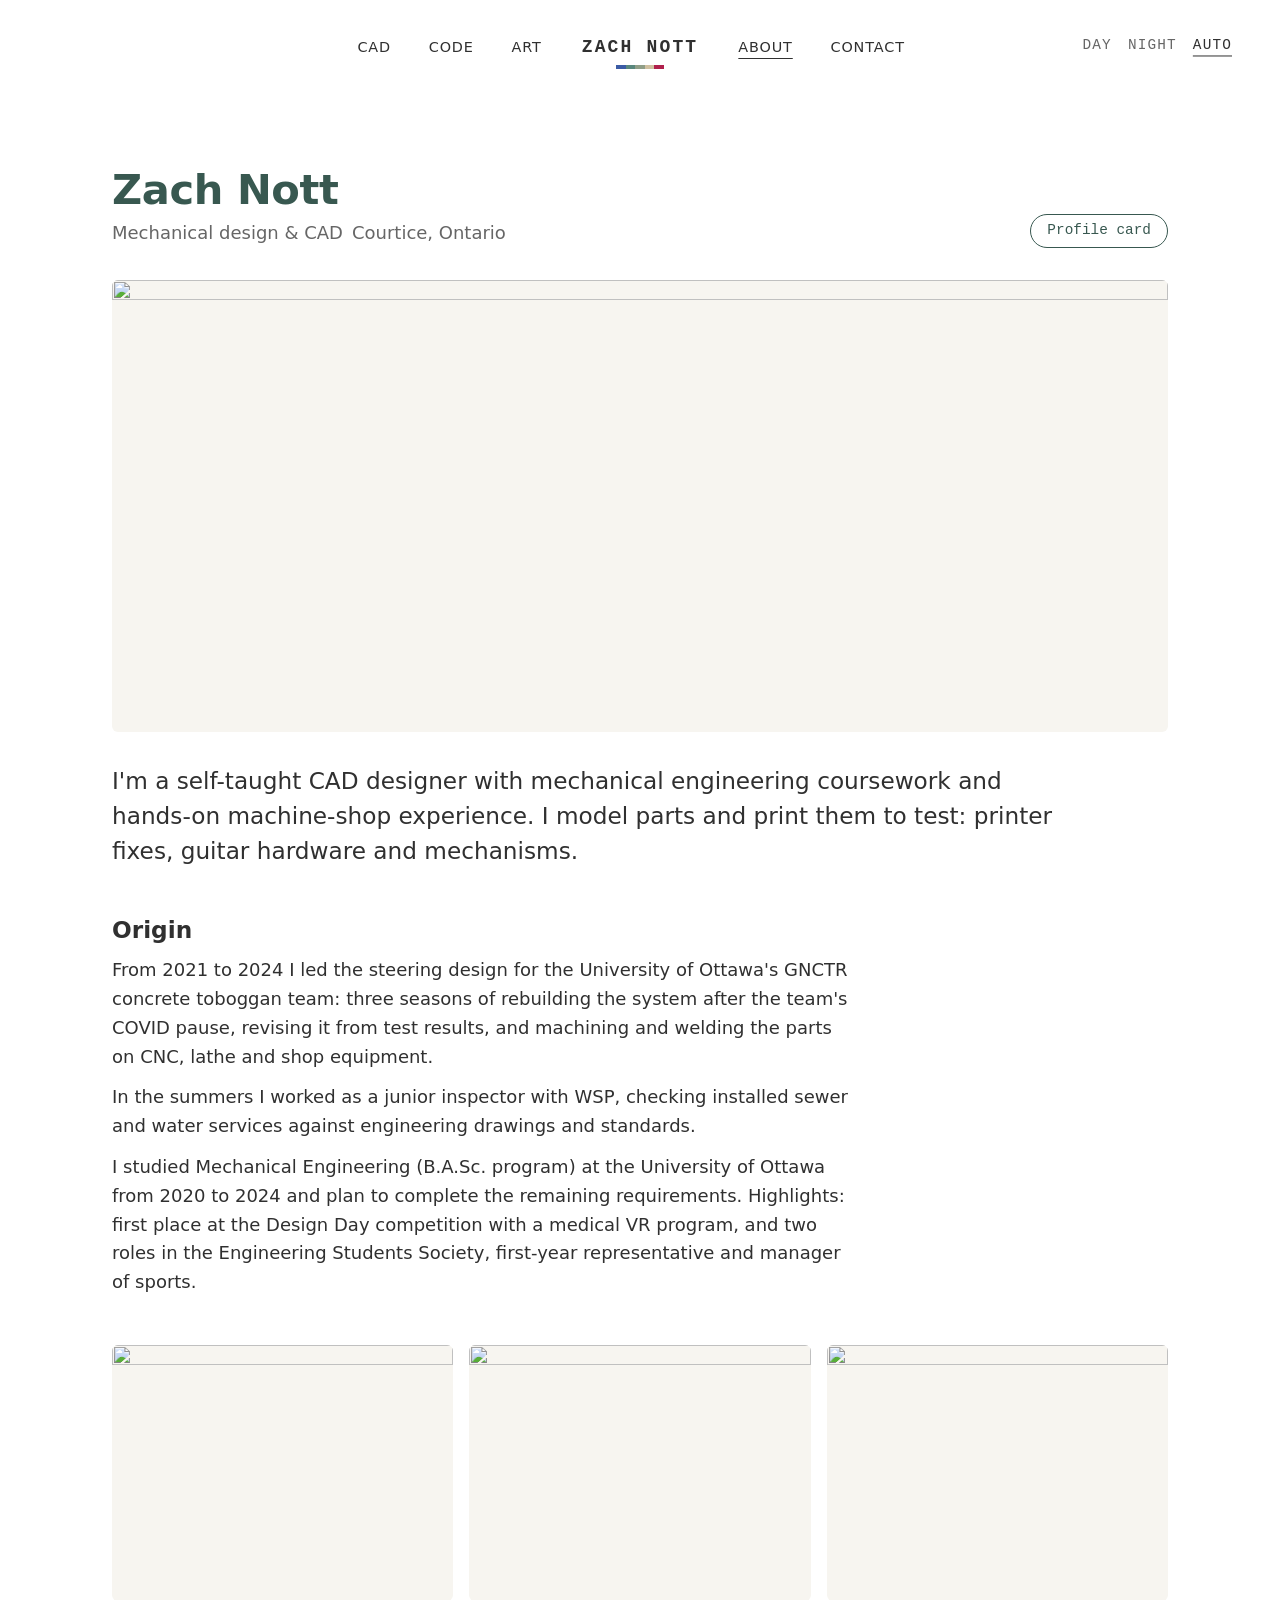
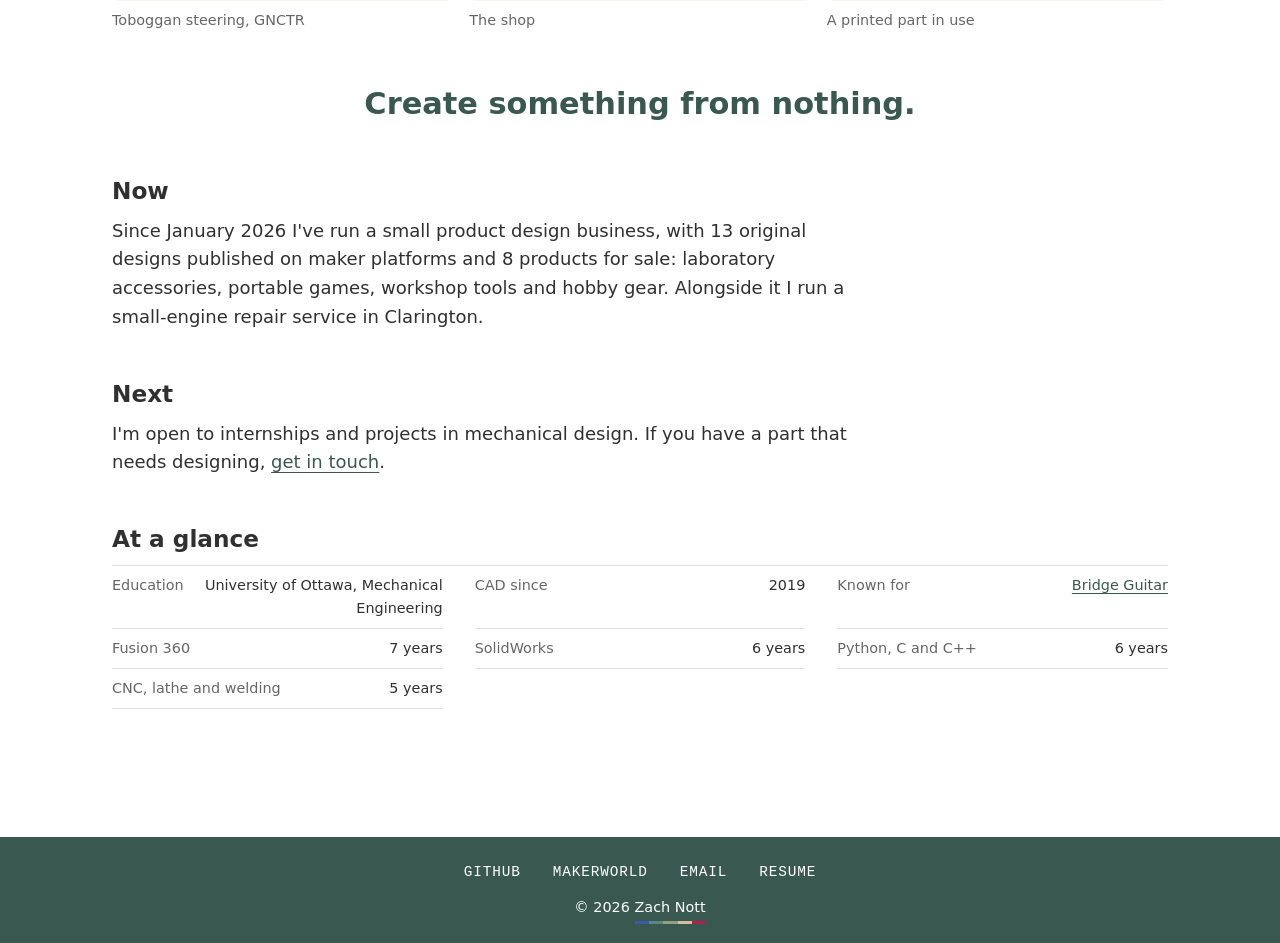
==== commit f522684a: "feat: word controls for motion and theme, bare scrolls, headings in sans (O3)" ====
--- a/aboutme.html
+++ b/aboutme.html
@@ -19,12 +19,12 @@
         <!-- Each CSS and JS link carries ?v=<date it last changed>. A browser keeps files it has
              downloaded; a new ?v makes the address new, so it fetches the new file instead of
              mixing a new page with old styles or scripts. Change a file: bump its ?v on every page -->
-        <link rel="stylesheet" href="css/styles.css?v=20261127">
+        <link rel="stylesheet" href="css/styles.css?v=20261127-2">
         <link rel="stylesheet" href="css/cardyles.css?v=20261126">
-        <link rel="stylesheet" href="css/aboutyles.css?v=20261126">
+        <link rel="stylesheet" href="css/aboutyles.css?v=20261127-2">
         <script src="js/script.js?v=20261127" defer></script>
         <!-- No defer on purpose: it sets the saved theme before the page is drawn (no white flash) -->
-        <script src="js/themcript.js?v=20261127"></script>
+        <script src="js/themcript.js?v=20261127-2"></script>
     </head>
     
     <body class="theaboutpage">
--- a/css/styles.css
+++ b/css/styles.css
@@ -4,13 +4,6 @@
    Variable fonts: one file holds every weight in the range
    font-display: swap shows fallback text right away instead of invisible text
    ========================================================= */
-@font-face {
-  font-family: "Cinzel";
-  src: url("../assets/fonts/cinzel-latin-wght-normal.woff2") format("woff2");
-  font-weight: 400 900;
-  font-style: normal;
-  font-display: swap;
-}
 @font-face {
   font-family: "Instrument Sans";
   src: url("../assets/fonts/instrument-sans-latin-wght-normal.woff2") format("woff2");
@@ -138,7 +131,6 @@
   --faux-bold: 0.04em 0 0 currentColor, -0.04em 0 0 currentColor, 0 0 0.6em var(--color-glow);
 
   /* Fonts: every stack ends in fallbacks in case a file fails to load */
-  --font-display: "Cinzel", "Trajan Pro", Georgia, serif;
   --font-body: "Instrument Sans", system-ui, "Segoe UI", Roboto, sans-serif;
   --font-mono: "JetBrains Mono", ui-monospace, Consolas, monospace;
   --font-pixel: "Silkscreen", "Courier New", monospace;
@@ -273,12 +265,16 @@
   text-wrap: balance;              /* evens out line lengths in multi-line headings */
 }
 
-/* Daz pass X2 (D44): only the page title wears Cinzel, so one thing on the page stands out.
-   Section headings use the body font. Headings that want Cinzel (the CAD entry titles)
-   ask for it by class */
-h1 { font-family: var(--font-display); }
+/* O3 (2026-11-27): one voice. Every heading uses the body font; the page title stands out by
+   size and weight alone. (Cinzel, the old display font, was removed with its file: git log -S "Cinzel") */
+h1,
 h2,
 h3 { font-family: var(--font-body); }
+
+h1 {
+  font-weight: 600;
+  letter-spacing: -0.01em;             /* big sans type looks loose at its default spacing */
+}
 
 h1 { font-size: var(--step-3); }
 h2 { font-size: var(--step-2); }
@@ -529,7 +525,7 @@
 /* No band and no hairline (O1, D51): the header sits on the page colour, like the reference,
    so the first thing under it is the work. (It was a white band with a hairline, D43) */
 .site-header {
-  position: relative;                  /* the theme button is placed inside it (see THEME BUTTON) */
+  position: relative;                  /* desktop: the theme switch is placed inside it (THE THEME SWITCH) */
   padding-block: var(--space-4);
 }
 
@@ -789,13 +785,12 @@
    (aria-pressed, set by js/themcript.js), the same mark as the current page in the nav.
    The group starts with the hidden attribute (no JS = no switch, the site follows the OS),
    so display is only set once it's shown (:not([hidden])).
-   Phones: in the empty cell left of the name, level with the Menu button, and only the word
-   in use shows (pressing it moves on). Desktop: all three, at the right end of the header row */
+   All three words always show, side by side (owner, 2026-11-27).
+   Phones and tablets: a centred row under the name (the left cell beside the name is too
+   narrow for three words). Desktop: at the right end of the header row */
 .theme-switch {
-  position: absolute;
-  top: calc(var(--space-4) + var(--header-row) / 2);   /* the middle of the top row */
-  left: var(--gutter);
-  translate: 0 -50%;
+  justify-content: center;
+  margin-top: var(--space-2);
 }
 
 .theme-switch:not([hidden]) {
@@ -826,16 +821,54 @@
   text-underline-offset: 0.4em;
 }
 
-@media (width < 64rem) {
-  .theme-choice[aria-pressed="false"] {
-    display: none;
-  }
-}
-
 @media (min-width: 64rem) {
   .theme-switch {
+    position: absolute;
     top: 50%;
-    left: auto;
     right: var(--gutter);
-  }
-}
+    translate: 0 -50%;
+    margin-top: 0;
+  }
+}
+
+/* ---------- MOTION WORDS (owner's pick M1, 2026-11-27) ----------
+   The pause control as words, like the theme switch: "Spin  On  Off", the state in use
+   underlined. Two buttons with aria-pressed inside a labelled group, so a screen reader hears
+   "Spin, group. Off, toggle button, pressed". Used by the CAD carousel (Spin) and the Code
+   workshop (Motion, restyled in codyles.css). Starts hidden (no JS = nothing to pause) */
+.motion-words:not([hidden]) {
+  display: flex;
+  align-items: baseline;
+  gap: var(--space-3);
+}
+
+.motion-label,
+.motion-choice {
+  font-family: var(--font-mono);
+  font-size: var(--step--1);
+  letter-spacing: var(--tracking-caps);
+  text-transform: uppercase;
+}
+
+.motion-label {
+  color: var(--color-muted);
+}
+
+.motion-choice {
+  padding: var(--space-1) 0;           /* small words, but a 24px+ tap target (WCAG 2.5.8) */
+  border: 0;
+  background: none;
+  color: var(--color-muted);
+  cursor: pointer;
+}
+
+.motion-choice:hover,
+.motion-choice[aria-pressed="true"] {
+  color: var(--color-ink);
+}
+
+.motion-choice[aria-pressed="true"] {
+  text-decoration: underline;
+  text-decoration-thickness: 1px;
+  text-underline-offset: 0.4em;
+}
--- a/css/aboutyles.css
+++ b/css/aboutyles.css
@@ -105,7 +105,7 @@
 
 /* =========================================================
    TEXT: a bigger lead, then quiet section headings (body font,
-   text colour). Only the page title is Cinzel and pine (D44)
+   text colour). Only the page title is pine (D44; Cinzel went in O3)
    ========================================================= */
 .story-lead {
   font-size: var(--step-1);
@@ -133,7 +133,7 @@
 
 .story-quote p {
   margin: 0 auto;
-  font-family: var(--font-display);
+  font-weight: 600;                    /* O3: the body font; the quote stands out by size and weight */
   font-size: var(--step-2);
   color: var(--color-accent);
 }
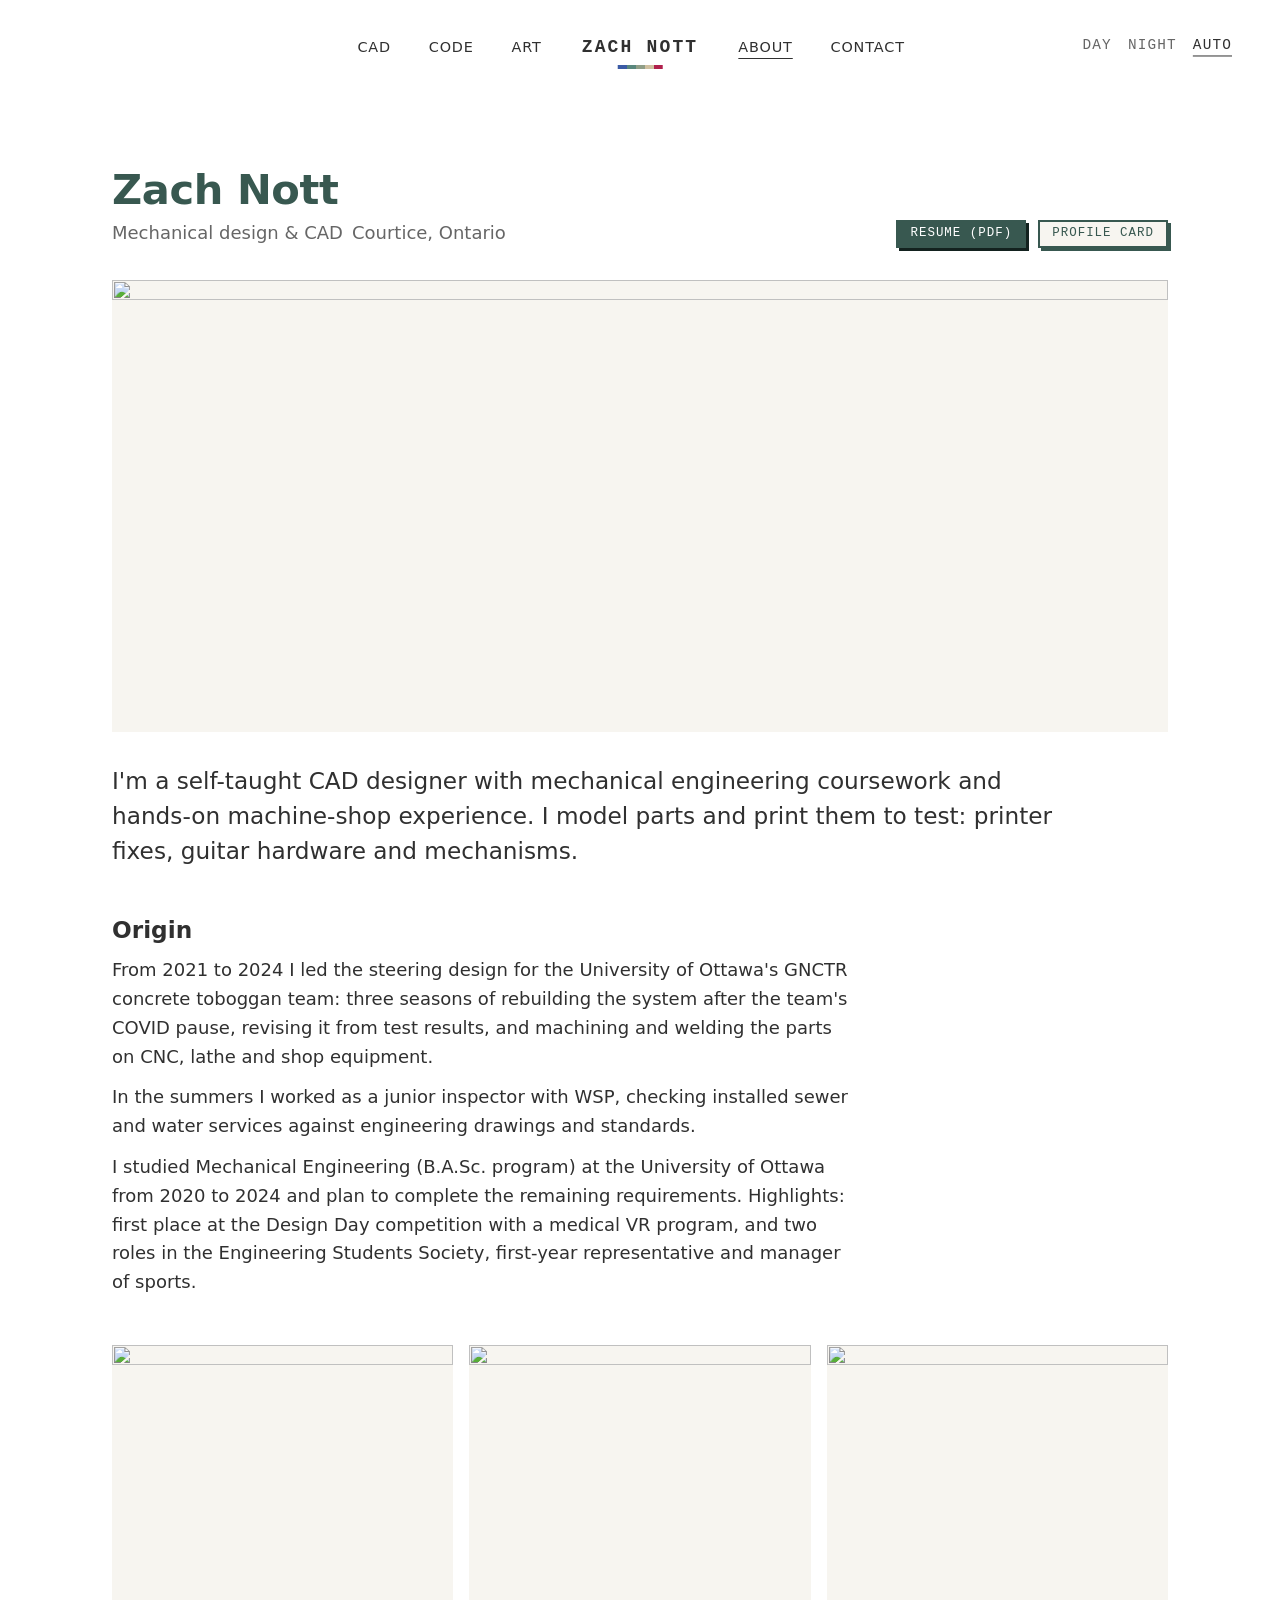
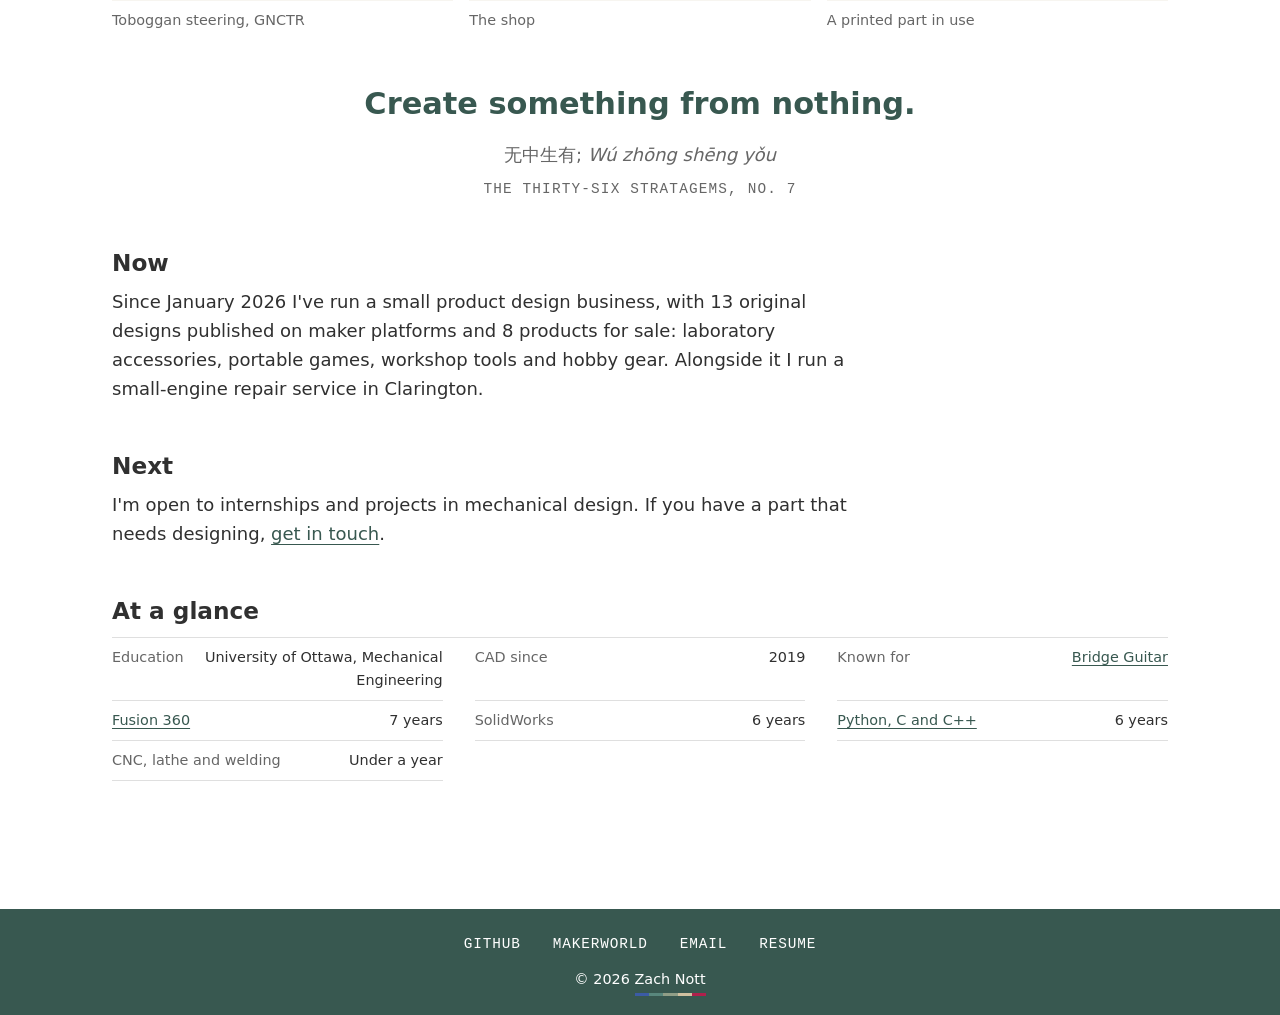
==== commit b5d20cbc: "feat: sticker buttons (X8), link previews (L1b), 404 page (L2), CAD proof rows and drawings, About r" ====
--- a/aboutme.html
+++ b/aboutme.html
@@ -11,18 +11,34 @@
         <meta name="viewport" content="width=device-width, initial-scale=1.0">
         <!-- CONTENT: the tab title and the text search engines and link previews show -->
         <title>Zach Nott About</title>
-        <meta name="description" content="About Zach Nott: a mechanical designer who models parts in CAD and prints them to test.">
+        <meta name="description" content="About Zach Nott, a mechanical designer in Courtice, Ontario: uOttawa engineering, a concrete toboggan&#x27;s steering and a small product design business.">
         <!-- Staging (L1, D47): search engines skip the site until launch. Removing this line IS the launch (L3) -->
         <meta name="robots" content="noindex">
+        <!-- Link previews (L1b): what a shared link shows in a chat or a post. Every address here is FULL
+             (https://...): those sites fetch it from their own servers, so a relative path means nothing to them.
+             canonical names the one true address of this page. share-card.png is 1200 x 630, the size link
+             previews use (README, "Share picture"). CONTENT: og:title and og:description follow the tab title
+             and description above; change them together -->
+        <link rel="canonical" href="https://nottco.ca/aboutme.html">
+        <meta property="og:type" content="website">
+        <meta property="og:site_name" content="Zach Nott">
+        <meta property="og:title" content="Zach Nott About">
+        <meta property="og:description" content="About Zach Nott, a mechanical designer in Courtice, Ontario: uOttawa engineering, a concrete toboggan&#x27;s steering and a small product design business.">
+        <meta property="og:url" content="https://nottco.ca/aboutme.html">
+        <meta property="og:image" content="https://nottco.ca/assets/images/share-card.png">
+        <meta property="og:image:width" content="1200">
+        <meta property="og:image:height" content="630">
+        <meta property="og:image:alt" content="Zach Nott: mechanical design, CAD and the things I print, beside two CAD renders and a photo">
+        <meta name="twitter:card" content="summary_large_image">
         <!-- The five stripes; an SVG icon stays sharp at any size and switches to greys in dark mode -->
         <link rel="icon" href="favicon.svg" type="image/svg+xml">
         <!-- Each CSS and JS link carries ?v=<date it last changed>. A browser keeps files it has
              downloaded; a new ?v makes the address new, so it fetches the new file instead of
              mixing a new page with old styles or scripts. Change a file: bump its ?v on every page -->
-        <link rel="stylesheet" href="css/styles.css?v=20261127-2">
+        <link rel="stylesheet" href="css/styles.css?v=20261128">
         <link rel="stylesheet" href="css/cardyles.css?v=20261126">
-        <link rel="stylesheet" href="css/aboutyles.css?v=20261127-2">
-        <script src="js/script.js?v=20261127" defer></script>
+        <link rel="stylesheet" href="css/aboutyles.css?v=20261128">
+        <script src="js/script.js?v=20261128" defer></script>
         <!-- No defer on purpose: it sets the saved theme before the page is drawn (no white flash) -->
         <script src="js/themcript.js?v=20261127-2"></script>
     </head>
@@ -38,7 +54,7 @@
 
                 <nav id="site-nav" class="main-nav wrapper" aria-label="Main">
                     <!-- Mobile menu button: hidden until js/script.js runs, so without JS the links just stay visible -->
-                    <button id="menu-toggle" class="menu-toggle" type="button" aria-expanded="true" hidden>
+                    <button id="menu-toggle" class="button menu-toggle" type="button" aria-expanded="true" hidden>
                         <span aria-hidden="true">&#9776;</span> <span class="menu-word">Menu</span>
                     </button>
 
@@ -102,9 +118,15 @@
                             <h1>Zach Nott</h1>
                             <p class="story-sub">Mechanical design &amp; CAD&ensp;Courtice, Ontario</p>
                         </div>
-                        <!-- The trading card lives in a popover (owner, 2026-11-16): popovertarget opens it with
+                        <!-- The resume, one click from the bio (owner, 2026-11-27: "About can link directly to" it;
+                             the kylepurser.net lesson, every claim one step from its proof). It's the page's main
+                             action, so it's the solid button. The same PDF as Contact's Download.
+                             The trading card lives in a popover (owner, 2026-11-16): popovertarget opens it with
                              no JavaScript, and the browser adds Esc and click-outside to close it -->
-                        <button class="card-open" type="button" popovertarget="profile-card">Profile card</button>
+                        <div class="story-actions">
+                            <a class="button button-solid" href="assets/docs/zachery-nott-resume.pdf">Resume (PDF)</a>
+                            <button class="button card-open" type="button" popovertarget="profile-card">Profile card</button>
+                        </div>
                     </header>
 
                     <!-- CONTENT: the hero photo (you at the bench, or a part in hand). Wide works best (about 21:9).
@@ -138,10 +160,24 @@
                         </figure>
                     </div>
 
-                    <!-- The one pull quote: the idiom from the CAD page intro -->
-                    <blockquote class="story-quote">
-                        <p>Create something from nothing.</p>
-                    </blockquote>
+                    <!-- The one pull quote: stratagem 7 of the Thirty-Six Stratagems, 無中生有 (wú zhōng shēng yǒu),
+                         a Chinese collection of war tactics (owner, 2026-11-27: credit it). In the book it means a
+                         bluff, making the other side believe in something that isn't there; here it means making
+                         a part from an empty sketch. <figure> + <figcaption> tie the quote to its source.
+                         The second line is its name in Chinese and in pinyin, copied exactly from Wikipedia's
+                         "Thirty-Six Stratagems" article (owner, 2026-11-27): simplified characters, a semicolon,
+                         the pinyin in italics. The English matches Wikipedia's word for word; other translations
+                         say "out of nothing" or "From nothing born something", the same meaning.
+                         lang tells screen readers to read each part in its own language: zh-Hans is simplified
+                         Chinese, zh-Latn-pinyin is Chinese written in Latin letters. <i> is the HTML element for a
+                         phrase in another language, which is why it's italic -->
+                    <figure class="story-quote">
+                        <blockquote>
+                            <p>Create something from nothing.</p>
+                            <p class="story-quote-rest"><span lang="zh-Hans">无中生有</span>; <i lang="zh-Latn-pinyin">Wú zhōng shēng yǒu</i></p>
+                        </blockquote>
+                        <figcaption>The Thirty-Six Stratagems, no. 7</figcaption>
+                    </figure>
 
                     <section>
                         <h2>Now</h2>
@@ -158,17 +194,20 @@
                     <!-- The facts recruiters scan for, on hairlines. A <dl> pairs each label with its value
                          for screen readers ("term, definition"). CONTENT: confirm the years.
                          Each count is worked out from the year you STARTED (data-since, js/script.js), so
-                         it goes up by itself every January: change the data-since year, never the number -->
+                         it goes up by itself every January: change the data-since year, never the number.
+                         data-unit="year" writes the words too ("Under a year", "1 year", "7 years") -->
                     <section class="story-facts">
                         <h2>At a glance</h2>
                         <dl>
                             <div><dt>Education</dt><dd>University of Ottawa, Mechanical Engineering</dd></div>
                             <div><dt>CAD since</dt><dd>2019</dd></div>
                             <div><dt>Known for</dt><dd><a href="projects.html#bridge-guitar">Bridge Guitar</a></dd></div>
-                            <div><dt>Fusion 360</dt><dd><span data-since="2019">7</span> years</dd></div>
-                            <div><dt>SolidWorks</dt><dd><span data-since="2020">6</span> years</dd></div>
-                            <div><dt>Python, C and C++</dt><dd><span data-since="2020">6</span> years</dd></div>
-                            <div><dt>CNC, lathe and welding</dt><dd><span data-since="2021">5</span> years</dd></div>
+                            <!-- Where a skill has work to show, its name links to it (Fusion: the CAD page, the
+                                 languages: the Code page). SolidWorks gets a link once a SolidWorks project is up -->
+                            <div><dt><a href="projects.html">Fusion 360</a></dt><dd data-since="2019" data-unit="year">7 years</dd></div>
+                            <div><dt>SolidWorks</dt><dd data-since="2020" data-unit="year">6 years</dd></div>
+                            <div><dt><a href="code.html">Python, C and C++</a></dt><dd data-since="2020" data-unit="year">6 years</dd></div>
+                            <div><dt>CNC, lathe and welding</dt><dd data-since="2026" data-unit="year">Under a year</dd></div>
                         </dl>
                     </section>
                 </article>
@@ -181,7 +220,7 @@
                          role="img" turns the whole card into one picture with one description,
                          so a screen reader hears a sentence, not "7y F360 6y SW…" -->
                     <div class="card-holder">
-                        <div class="bp-card" role="img" aria-label="Trading card: Zach Nott, designer, maker, fabricator. Fusion 360 since 2019, SolidWorks since 2020, Python since 2020, CNC since 2021.">
+                        <div class="bp-card" role="img" aria-label="Trading card: Zach Nott, designer, maker, fabricator. Fusion 360 since 2019, SolidWorks since 2020, Python since 2020, CNC since 2026.">
                             <span class="card-top"><span class="card-tool">CAD</span><span class="card-name">Zach Nott</span><span class="card-number">00</span></span>
                             <!-- CONTENT: your portrait (strip EXIF/GPS first) -->
                             <span class="card-art">
@@ -190,7 +229,7 @@
                                     <span class="card-stat"><span class="card-icon">◆</span><b><span data-since="2019">7</span>y</b><small>F360</small></span>
                                     <span class="card-stat"><span class="card-icon">◆</span><b><span data-since="2020">6</span>y</b><small>SW</small></span>
                                     <span class="card-stat"><span class="card-icon">◆</span><b><span data-since="2020">6</span>y</b><small>Py</small></span>
-                                    <span class="card-stat"><span class="card-icon">◆</span><b><span data-since="2021">5</span>y</b><small>CNC</small></span>
+                                    <span class="card-stat"><span class="card-icon">◆</span><b><span data-since="2026">&lt;1</span>y</b><small>CNC</small></span>
                                 </span>
                             </span>
                             <span class="card-type">Designer&ensp;Maker&ensp;Fabricator</span>
@@ -207,7 +246,7 @@
                         </div>
                     </div>
                     <!-- popovertargetaction="hide": this button only closes, never reopens -->
-                    <button class="card-close" type="button" popovertarget="profile-card" popovertargetaction="hide">Close</button>
+                    <button class="button card-close" type="button" popovertarget="profile-card" popovertargetaction="hide">Close</button>
                 </div>
             </main>
 
--- a/css/styles.css
+++ b/css/styles.css
@@ -169,9 +169,10 @@
   --measure: 65ch;         /* comfortable reading width for paragraphs */
   --content-max: 72rem;    /* widest the page content gets (~1152px) */
   --gutter: clamp(var(--space-4), 5vw, var(--space-7));  /* side padding of .wrapper: 16px on phones, up to 48px */
-  --radius: 4px;           /* small, crisp corners to keep it minimal */
-  --radius-soft: 6px;      /* photos and floating panels: About's pictures, the profile card popover */
-  --radius-pill: 999px;    /* fully round ends (the outline buttons): any value over half the height works */
+  /* No corner tokens since X8 (owner, 2026-11-27: "remove the rounded AI UI"): every button,
+     photo and panel has square corners, like a drawing sheet. Round things left on purpose are
+     objects, not UI: the trading card's corners, the scroll's wooden rods, the status lamps */
+  --target-touch: 2.75rem; /* 44px: the height of a button a finger hits easily */
   --golden: 1.618;         /* φ, the golden ratio: used for spacing that should feel "just right" */
   --header-row: var(--space-7);   /* the header's top row on phones: the Menu button's 48px height */
 
@@ -360,7 +361,6 @@
   clip-path: none;
   background-color: var(--color-surface);
   color: var(--color-ink);
-  border-radius: var(--radius);
 }
 
 /* =========================================================
@@ -512,6 +512,106 @@
 }
 
 /* =========================================================
+   THE BUTTON (X8, owner 2026-11-27: one button style, square, no rounded "AI" pills).
+   The look is the owner's pick A, "Sticker" (2026-11-27, after the cartoon-retro references:
+   Cartoon Network 2003, Space Jam): a 2px outline and a HARD drop shadow, a copy of the
+   outline's colour moved down-right with no blur. It looks like a sticker standing off the page.
+   Hover lifts it a pixel; pressed, it slides down into its own shadow and lies flat.
+   Put class="button" on any <button> or link that should look like one; add "button-solid"
+   for the ONE main action on a page (Download PDF, MakerWorld). Where a button sits
+   (margins, position) stays in each page's own CSS. Leave a little room right and below
+   for the shadow (--lift), or a neighbour can cover it
+   ========================================================= */
+.button {
+  --lift: 3px;                         /* how far the shadow stands out: the "thickness" of the sticker */
+  display: inline-flex;
+  align-items: center;
+  justify-content: center;
+  gap: var(--space-1);
+  min-height: calc(var(--space-5) + var(--space-1));   /* 28px: above the WCAG 2.5.8 minimum of 24px */
+  padding: 0 var(--space-3);
+  border: 2px solid var(--color-accent);
+  background: var(--color-surface);
+  /* box-shadow: x y blur colour. Blur 0 is what makes it hard-edged, a cartoon shadow, not a glow */
+  box-shadow: var(--lift) var(--lift) 0 var(--color-accent);
+  color: var(--color-accent);
+  font-family: var(--font-mono);
+  font-size: var(--step--2);
+  letter-spacing: var(--tracking-caps);
+  line-height: 1;
+  text-transform: uppercase;
+  text-decoration: none;
+  cursor: pointer;
+}
+
+/* The press slides; with reduced motion it just jumps (the end state is the same) */
+@media (prefers-reduced-motion: no-preference) {
+  .button {
+    transition: translate var(--speed-fast) ease, box-shadow var(--speed-fast) ease;
+  }
+}
+
+/* display: inline-flex above would beat the hidden attribute (some buttons wait for JS) */
+.button[hidden] {
+  display: none;
+}
+
+/* Hover: up and left by a pixel while the shadow grows by one, so the shadow's corner stays put */
+.button:hover {
+  translate: -1px -1px;
+  box-shadow: calc(var(--lift) + 1px) calc(var(--lift) + 1px) 0 var(--color-accent);
+}
+
+/* Pressed: moves down-right by the shadow's size and the shadow shrinks to nothing: pushed flat */
+.button:active {
+  translate: var(--lift) var(--lift);
+  box-shadow: 0 0 0 var(--color-accent);
+}
+
+/* A ring, not the colour change links get: on a filled button that would clash.
+   The offset clears the shadow */
+.button:focus-visible {
+  outline: 2px solid var(--color-accent);
+  outline-offset: calc(var(--lift) + 2px);
+  color: var(--color-accent);
+  text-shadow: none;
+}
+
+/* The main action: filled pine (white by night), page-coloured text: 7.8 by day, 17.2 at night.
+   Its shadow is the fill mixed with black: in the fill's own colour the sticker's edge vanished
+   into it and the button just looked bigger */
+.button-solid,
+.button-solid:focus-visible {
+  --sticker: color-mix(in oklab, var(--color-accent), black 45%);
+  background: var(--color-accent);
+  box-shadow: var(--lift) var(--lift) 0 var(--sticker);
+  color: var(--color-bg);
+}
+
+.button-solid:hover {
+  border-color: var(--color-active);
+  background: var(--color-active);
+  box-shadow: calc(var(--lift) + 1px) calc(var(--lift) + 1px) 0 var(--sticker);
+}
+
+.button-solid:active {
+  box-shadow: 0 0 0 var(--sticker);
+}
+
+/* The 404 page (404.html, L2): air under the title, then a row of page buttons */
+.lost-title {
+  margin-bottom: var(--space-4);
+}
+
+.lost-links {
+  display: flex;
+  flex-wrap: wrap;
+  gap: var(--space-3);
+  max-width: none;
+  margin-top: var(--space-6);
+}
+
+/* =========================================================
    HEADER: the same markup is copied into every page.
    Order: frame, links, Menu button, then one phone block
    and one desktop block at the end, so every screen-size change for the
@@ -536,6 +636,9 @@
 .main-nav {
   display: grid;
   grid-template-columns: 1fr auto 1fr;
+  /* The top row is always --header-row tall: the theme words are placed at its middle
+     (THE THEME SWITCH), so the name and Menu, centred in it, share that line */
+  grid-template-rows: var(--header-row) auto auto;
   grid-template-areas:
     ".     logo  toggle"
     "left  left  left"
@@ -578,7 +681,7 @@
   top: calc(100% + var(--space-1));
   left: 50%;
   translate: -50% 0;
-  width: var(--space-7);
+  width: calc(100% / 2.618);          /* the name's width ÷ φ² (1.618 × 1.618): about 48px, but it grows with the name */
   height: var(--space-1);
   background-image: var(--stripe-mark);   /* the five stripes (STRIPE COLOURS); the footer's mark uses it too */
 }
@@ -637,41 +740,44 @@
 /* ---------- Menu button (phones) ----------
    The button starts with the hidden attribute (see js/script.js).
    Never set display on them outside the desktop block, or hidden stops
-   working and a dead button shows when JS is off */
+   working and a dead button shows when JS is off.
+   Its look is the shared sticker button (class="button menu-toggle", owner's pick A,
+   2026-11-27): only what's different is here. While the menu is open it stays pressed flat,
+   like a key that's held down, so the button itself shows the menu's state */
 .menu-toggle {
-  min-height: var(--space-7);          /* 48px: a comfortable finger-sized target */
-  padding-inline: var(--space-4);
-  border: 1px solid var(--color-line);  /* the same hairline as the theme button beside it (O1) */
-  border-radius: var(--radius);
-  background: none;
-  color: var(--color-ink);
-  font-size: var(--step--1);
-  cursor: pointer;
-}
-
-/* The narrowest phones can't fit the centered logo AND "☰ Menu" on both sides of it,
-   so the button keeps only the ☰ icon (a 48px square) and the word is hidden the
-   screen-reader-text way: still read aloud, so the button's name stays "Menu" */
-@media (width < 24rem) {
-  .menu-toggle {
-    min-width: var(--space-7);
-    padding-inline: 0;
-  }
-
-  .menu-word {
-    position: absolute;
-    width: 1px;
-    height: 1px;
-    overflow: hidden;
-    clip-path: inset(50%);
-    white-space: nowrap;
-  }
+  position: relative;                  /* anchors the bigger tap area below */
+  align-self: center;
+  /* The sticker's shadow hangs 3px below the key, so the key alone sits 1.5px under the
+     middle of what you see. Lifting it by half the shadow centres the whole sticker on the
+     same line as the name and the theme words (owner: "need to be inline vertically") */
+  margin-bottom: var(--lift);
+}
+
+/* The key is 28px tall, but a finger needs about 44px: an invisible layer 8px past the top and
+   bottom catches taps around it (WCAG 2.5.5). ::after belongs to the button, so a tap there is
+   a tap on the button */
+.menu-toggle::after {
+  content: "";
+  position: absolute;
+  inset: calc(-1 * var(--space-2)) calc(-1 * var(--space-1));
+}
+
+.menu-toggle[aria-expanded="true"] {
+  translate: var(--lift) var(--lift);
+  box-shadow: 0 0 0 var(--color-accent);
 }
 
 /* ---------- Phones only: closed states ----------
    "~" means "any later sibling", so the button must come before what it hides.
    (width < 64rem) ends exactly where the desktop block begins */
 @media (width < 64rem) {
+  /* THE GOLDEN RATIO (owner, 2026-11-27): the name is 1.618 times the words beside it
+     (Day Night Auto, Menu), about 19px against 12px. Close sizes looked like three things
+     competing; at φ the name clearly leads and the two sides read as its frame */
+  .header-name {
+    font-size: calc(var(--step--2) * 1.618);
+  }
+
   .menu-toggle[aria-expanded="false"] ~ .header-column-left,
   .menu-toggle[aria-expanded="false"] ~ .header-column-right {
     display: none;
@@ -684,6 +790,7 @@
      split the rest equally, so the logo stays truly centered */
   .main-nav {
     grid-template-columns: 1fr auto 1fr;
+    grid-template-rows: auto;          /* one row, as tall as its links (the phone rows don't apply) */
     grid-template-areas: "left logo right";
     gap: var(--space-5);
   }
@@ -786,16 +893,36 @@
    The group starts with the hidden attribute (no JS = no switch, the site follows the OS),
    so display is only set once it's shown (:not([hidden])).
    All three words always show, side by side (owner, 2026-11-27).
-   Phones and tablets: a centred row under the name (the left cell beside the name is too
-   narrow for three words). Desktop: at the right end of the header row */
+   Phones and tablets (the burger-menu screens): top left, at the page's edge, level with Menu,
+   which sits at the right edge in the same letters: a mirror, with the name between.
+   (Until 2026-11-27 the words floated at the golden point of their cell while Menu sat at the
+   edge in a box; the two sides didn't match. φ now sets the sizes instead, see .header-name)
+   Desktop: at the right end of the header row */
 .theme-switch {
-  justify-content: center;
-  margin-top: var(--space-2);
+  position: absolute;
+  top: calc(var(--space-4) + var(--header-row) / 2);   /* the middle of the top row */
+  left: var(--gutter);
+  translate: 0 -50%;
 }
 
 .theme-switch:not([hidden]) {
   display: flex;
-  gap: var(--space-4);
+  gap: var(--space-2);
+}
+
+/* Phones (under 480px): side by side the words would run into the name, so they stack, one under
+   another, still top left, like an index (tablets keep them side by side at the golden point) */
+@media (width < 30rem) {
+  .theme-switch:not([hidden]) {
+    flex-direction: column;
+    align-items: flex-start;
+    gap: 0;
+  }
+
+  .theme-switch .theme-choice {
+    padding-block: 0;
+    line-height: 1.3;
+  }
 }
 
 .theme-choice {
@@ -821,13 +948,23 @@
   text-underline-offset: 0.4em;
 }
 
+/* On the burger-menu screens the words are a little smaller, to fit beside the name */
+@media (width < 64rem) {
+  .theme-choice {
+    font-size: var(--step--2);
+    letter-spacing: 0.04em;
+  }
+}
+
 @media (min-width: 64rem) {
   .theme-switch {
-    position: absolute;
     top: 50%;
+    left: auto;
     right: var(--gutter);
-    translate: 0 -50%;
-    margin-top: 0;
+  }
+
+  .theme-switch:not([hidden]) {
+    gap: var(--space-4);
   }
 }
 
--- a/css/aboutyles.css
+++ b/css/aboutyles.css
@@ -3,8 +3,7 @@
    No boxes around the text: space and a few hairlines do the separating.
    Shared header, tokens and footer live in styles.css; the card lives in cardyles.css */
 
-/* Rounded photos and popover: --radius-soft in styles.css. (It was a page token, --about-radius,
-   set on .story, but the popover sits OUTSIDE .story, so it never got the value: square corners) */
+/* Photos and the popover have square corners since X8 (owner, 2026-11-27: no rounded UI) */
 .story {
   padding-bottom: var(--space-8);     /* the top comes from --page-top (styles.css) */
 }
@@ -25,27 +24,16 @@
   margin: 0;
 }
 
+/* Resume and Profile card side by side; they wrap together under the name on a phone */
+.story-actions {
+  display: flex;
+  flex-wrap: wrap;
+  gap: var(--space-3);
+}
+
 .story-sub {
   margin: var(--space-1) 0 0;
   color: var(--color-muted);
-}
-
-/* Same outline pill as Home's "Next card" and Art's "Shuffle" */
-.card-open,
-.card-close {
-  padding: var(--space-1) var(--space-4);
-  border: 1px solid var(--color-accent);
-  border-radius: var(--radius-pill);
-  background: none;
-  color: var(--color-accent);
-  font-family: var(--font-mono);
-  font-size: var(--step--1);
-  cursor: pointer;
-}
-
-.card-open:hover,
-.card-close:hover {
-  border-color: var(--color-highlight);
 }
 
 /* =========================================================
@@ -59,7 +47,6 @@
   width: 100%;
   height: auto;
   object-fit: cover;
-  border-radius: var(--radius-soft);
   background: var(--color-surface);
 }
 
@@ -129,6 +116,28 @@
   margin: var(--space-7) 0 0;
   padding: 0;
   text-align: center;
+}
+
+.story-quote blockquote {
+  margin: 0;
+}
+
+/* Its name in Chinese and pinyin: small and quiet, the English line is the point */
+.story-quote .story-quote-rest {
+  margin-top: var(--space-3);
+  color: var(--color-muted);
+  font-size: var(--step-0);
+  font-weight: 400;
+}
+
+/* Its source under it, in the same mono capitals as the Art page's credit line */
+.story-quote figcaption {
+  margin-top: var(--space-2);
+  color: var(--color-muted);
+  font-family: var(--font-mono);
+  font-size: var(--step--1);
+  letter-spacing: var(--tracking-caps);
+  text-transform: uppercase;
 }
 
 .story-quote p {
@@ -193,7 +202,6 @@
   overflow-y: auto;
   padding: var(--space-5);
   border: 1px solid var(--color-line);
-  border-radius: var(--radius-soft);
   background: var(--color-bg);
   color: var(--color-ink);
   text-align: center;
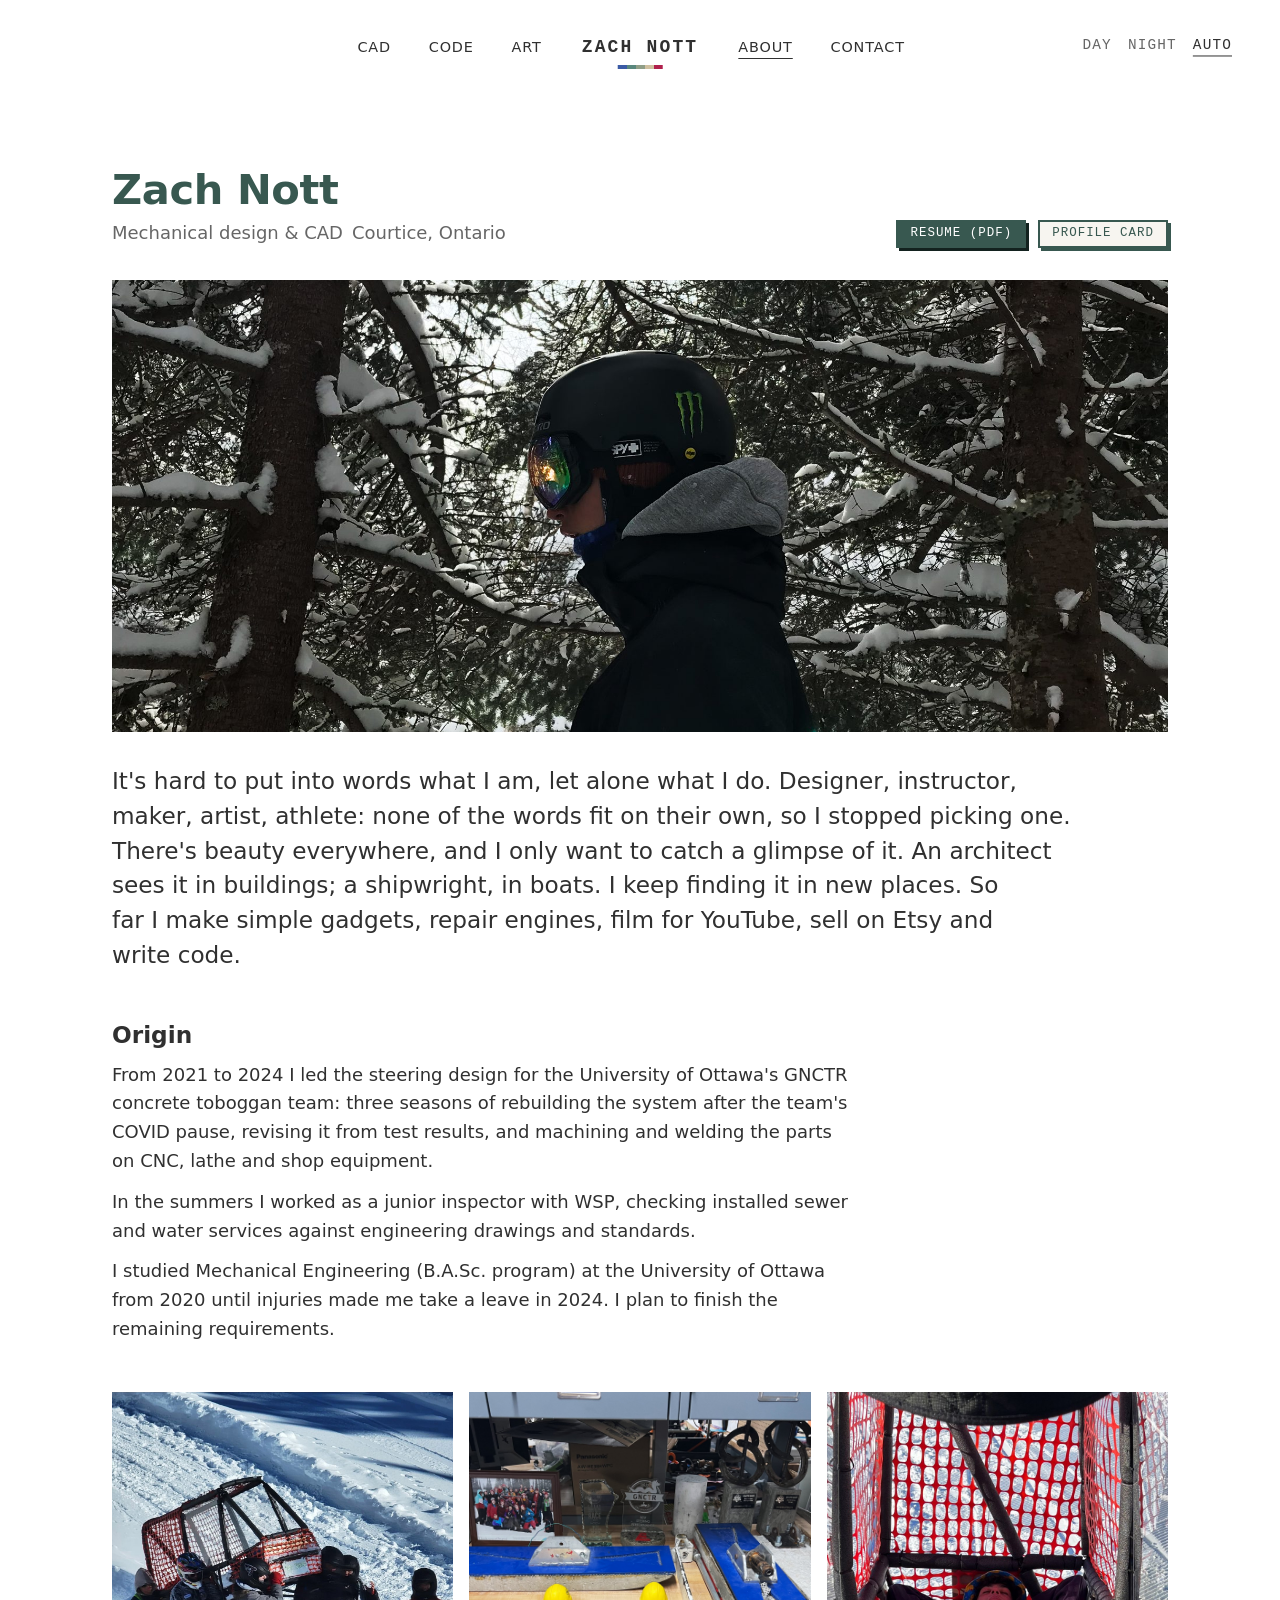
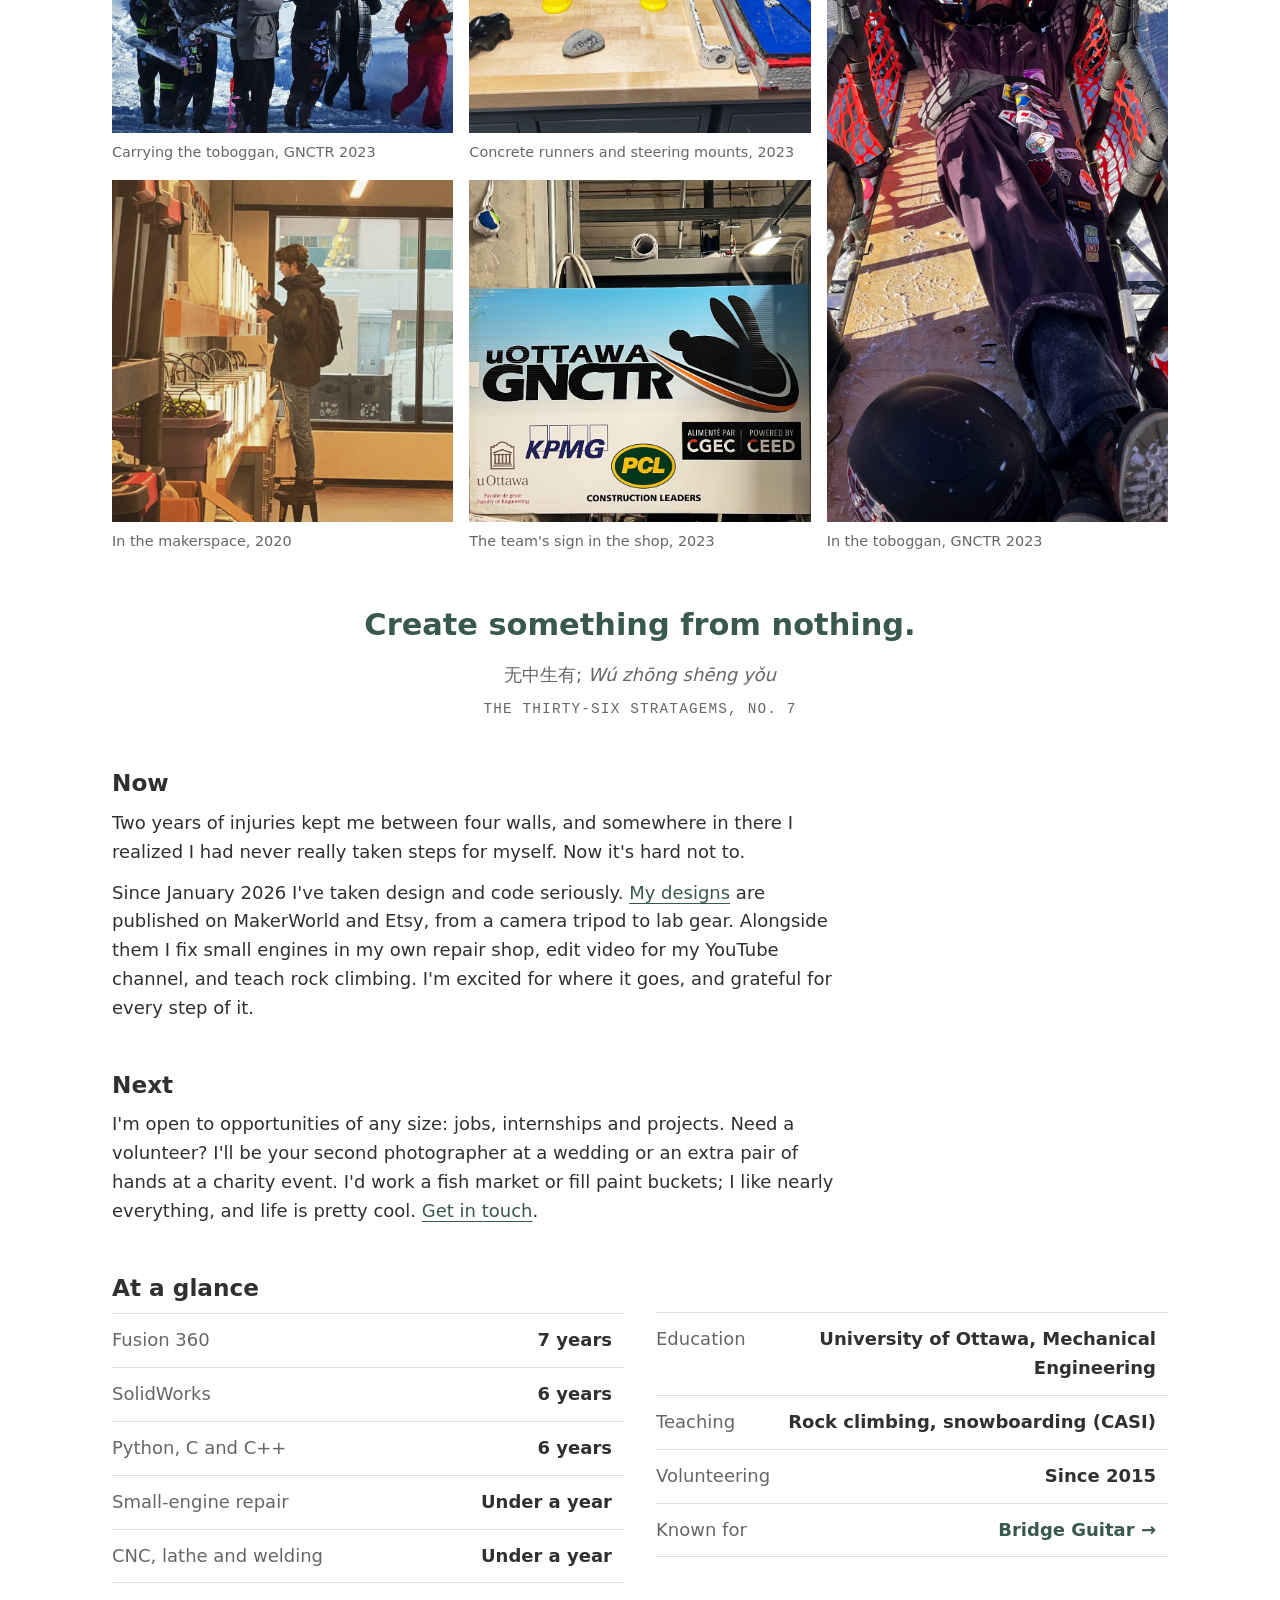
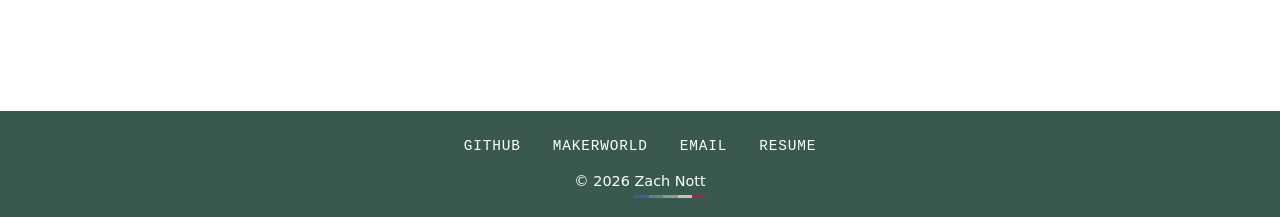
==== commit f177d7cc: "feat: About finished (owner's text, five-photo row, At a glance), Art Machines wall and sketchbook p" ====
--- a/aboutme.html
+++ b/aboutme.html
@@ -37,7 +37,7 @@
              mixing a new page with old styles or scripts. Change a file: bump its ?v on every page -->
         <link rel="stylesheet" href="css/styles.css?v=20261128">
         <link rel="stylesheet" href="css/cardyles.css?v=20261126">
-        <link rel="stylesheet" href="css/aboutyles.css?v=20261128">
+        <link rel="stylesheet" href="css/aboutyles.css?v=20261128-5">
         <script src="js/script.js?v=20261128" defer></script>
         <!-- No defer on purpose: it sets the saved theme before the page is drawn (no white flash) -->
         <script src="js/themcript.js?v=20261127-2"></script>
@@ -131,32 +131,64 @@
 
                     <!-- CONTENT: the hero photo (you at the bench, or a part in hand). Wide works best (about 21:9).
                          alt describes what's in it, e.g. "Zach at the workbench fitting a printed bracket" -->
-                    <img class="story-hero" src="assets/images/placeholder.svg" alt="" width="300" height="300">
-
-                    <!-- CONTENT: the lead, in your voice (first person, owner 2026-11-16) -->
-                    <p class="story-lead">I'm a self-taught CAD designer with mechanical engineering coursework and hands-on machine-shop experience. I model parts and print them to test: printer fixes, guitar hardware and mechanisms.</p>
+                    <!-- STAND-IN (owner, 2026-11-27): the 2019 snowboard photo, cut to 4:3 around the helmet so both the
+                         phone frame (4:3) and the wide desktop band (21:9) keep the head and shoulders. Swap in a
+                         workshop photo when there is one -->
+                    <img class="story-hero" src="assets/images/about/snowboard-2019.jpg" alt="Zach in a black snowboard helmet and mirrored goggles, standing among snow-covered spruce branches" width="2000" height="1500">
+
+                    <!-- CONTENT: the lead, in your words (owner's draft, 2026-11-28, polished as A, with B's last line: owner's pick).
+                         Two other versions to test: copy one over the paragraph below.
+                         B, ideas from everywhere:
+                           I take my ideas from the world around me. A knot from the climbing wall, a carburetor on the bench,
+                           a few lines of code: passions that have nothing to do with each other keep meeting in the same
+                           problem, and that's usually where the answer is.
+                         C, short and plain:
+                           Designer, instructor, maker, artist, athlete. One word never fits, so here's what I do instead:
+                           I design parts in CAD and print them, fix small engines, teach rock climbing, make videos and write
+                           code. Each one teaches me something another one needs. -->
+                    <p class="story-lead">It's hard to put into words what I am, let alone what I do. Designer, instructor, maker, artist, athlete: none of the words fit on their own, so I stopped picking one. There's beauty everywhere, and I only want to catch a glimpse of it. An architect sees it in buildings; a shipwright, in boats. I keep finding it in new places. So far I make simple gadgets, repair engines, film for YouTube, sell on Etsy and write code.</p>
 
                     <section>
                         <h2>Origin</h2>
                         <!-- CONTENT: how you got here (rewritten in first person from the old Background and Education) -->
                         <p>From 2021 to 2024 I led the steering design for the University of Ottawa's GNCTR concrete toboggan team: three seasons of rebuilding the system after the team's COVID pause, revising it from test results, and machining and welding the parts on CNC, lathe and shop equipment.</p>
                         <p>In the summers I worked as a junior inspector with WSP, checking installed sewer and water services against engineering drawings and standards.</p>
-                        <p>I studied Mechanical Engineering (B.A.Sc. program) at the University of Ottawa from 2020 to 2024 and plan to complete the remaining requirements. Highlights: first place at the Design Day competition with a medical VR program, and two roles in the Engineering Students Society, first-year representative and manager of sports.</p>
+                        <!-- The leave says "injuries" and stops there (owner, 2026-11-28). A diagnosis on a public page is
+                             there for good and gets searched; the public resume leaves health detail out for the same reason -->
+                        <p>I studied Mechanical Engineering (B.A.Sc. program) at the University of Ottawa from 2020 until injuries made me take a leave in 2024. I plan to finish the remaining requirements.</p>
                     </section>
 
-                    <!-- CONTENT: three photos, any shape (they're cropped to 4:3). Captions say what and when -->
+                    <!-- The photo row (owner's photos, 2026-11-28): the toboggan carried, its runners, the makerspace,
+                         the team's sign and, tall on the right, the toboggan from inside. Any shape works: each is cut square in the middle (aboutyles.css), because they came
+                         square, tall and wide. Captions say what and when. alt says what's IN the photo, for people
+                         who can't see it; the caption is read too, so alt doesn't repeat it.
+                         To add or swap one: put it in assets/images/about/, run  python tools/art.py --clean assets/images/about
+                         (strips GPS, prints width/height), then change src, alt, width and height here -->
                     <div class="story-row">
                         <figure>
-                            <img src="assets/images/placeholder.svg" alt="" width="300" height="300" loading="lazy">
-                            <figcaption>Toboggan steering, GNCTR</figcaption>
+                            <img src="assets/images/about/gnctr-toboggan-2023.jpg" alt="Six teammates in helmets carry the toboggan's red-netted steel frame across packed snow." width="1170" height="1175" loading="lazy">
+                            <figcaption>Carrying the toboggan, GNCTR 2023</figcaption>
                         </figure>
                         <figure>
-                            <img src="assets/images/placeholder.svg" alt="" width="300" height="300" loading="lazy">
-                            <figcaption>The shop</figcaption>
+                            <img src="assets/images/about/gnctr-runners-2023.jpg" alt="Two concrete toboggan runners with blue tops on a workbench, a welded aluminium mount on each, the team's trophies behind them." width="2000" height="1500" loading="lazy">
+                            <figcaption>Concrete runners and steering mounts, 2023</figcaption>
                         </figure>
                         <figure>
-                            <img src="assets/images/placeholder.svg" alt="" width="300" height="300" loading="lazy">
-                            <figcaption>A printed part in use</figcaption>
+                            <img src="assets/images/about/makerspace-2020.jpg" alt="Zach on a step stool checking a small yellow print at a wall of 3D printers, snow outside the window." width="2000" height="2000" loading="lazy">
+                            <figcaption>In the makerspace, 2020</figcaption>
+                        </figure>
+                        <figure>
+                            <img src="assets/images/about/gnctr-sign-2023.jpg" alt="The uOttawa GNCTR team sign, a black toboggan logo over a blue sky with the sponsors below, hung in a workshop among pipes and cables." width="1933" height="1895" loading="lazy">
+                            <figcaption>The team's sign in the shop, 2023</figcaption>
+                        </figure>
+                        <!-- The tall one (owner, 2026-11-28: "keep full height"): it spans both rows on the right, so the
+                             whole photo shows top to bottom and only its sides are trimmed. The frame around the img
+                             lets the photo fill whatever height the two rows get, instead of setting that height -->
+                        <figure class="story-tall">
+                            <div class="story-tall-frame">
+                                <img src="assets/images/about/in-the-toboggan-2023.jpg" alt="Zach lying back in the toboggan's padded steel frame, hands behind his head, in patched coveralls, red safety netting on both sides." width="1500" height="2000" loading="lazy">
+                            </div>
+                            <figcaption>In the toboggan, GNCTR 2023</figcaption>
                         </figure>
                     </div>
 
@@ -181,34 +213,47 @@
 
                     <section>
                         <h2>Now</h2>
-                        <p>Since January 2026 I've run a small product design business, with 13 original designs published on maker platforms and 8 products for sale: laboratory accessories, portable games, workshop tools and hobby gear. Alongside it I run a small-engine repair service in Clarington.</p>
+                        <!-- CONTENT: owner's draft, 2026-11-28, retold in time order. The owner's own order, to test instead:
+                             Since January 2026 I've taken design and code seriously, with designs published on MakerWorld and
+                             Etsy that run from a camera tripod to lab gear. Alongside them I run a YouTube channel and a
+                             small-engine repair shop, and I teach rock climbing and rope work. After two years of injuries
+                             between four walls, I realized I had never been taking steps for myself. Now it's hard not to.
+                             I'm excited, and grateful for the journey. -->
+                        <p>Two years of injuries kept me between four walls, and somewhere in there I realized I had never really taken steps for myself. Now it's hard not to.</p>
+                        <p>Since January 2026 I've taken design and code seriously. <a href="projects.html">My designs</a> are published on MakerWorld and Etsy, from a camera tripod to lab gear. Alongside them I fix small engines in my own repair shop, edit video for my YouTube channel, and teach rock climbing. I'm excited for where it goes, and grateful for every step of it.</p>
                     </section>
 
                     <section>
                         <h2>Next</h2>
-                        <!-- CONTENT: DRAFT by Claude from the Contact page's status line. Rewrite in your words:
-                             the roles you're after and what you want to build -->
-                        <p>I'm open to internships and projects in mechanical design. If you have a part that needs designing, <a href="contact.html">get in touch</a>.</p>
+                        <!-- CONTENT: owner's words, 2026-11-28. The paint buckets are real: GM's paint shop, 2023 (resume) -->
+                        <p>I'm open to opportunities of any size: jobs, internships and projects. Need a volunteer? I'll be your second photographer at a wedding or an extra pair of hands at a charity event. I'd work a fish market or fill paint buckets; I like nearly everything, and life is pretty cool. <a href="contact.html">Get in touch</a>.</p>
                     </section>
 
-                    <!-- The facts recruiters scan for, on hairlines. A <dl> pairs each label with its value
-                         for screen readers ("term, definition"). CONTENT: confirm the years.
-                         Each count is worked out from the year you STARTED (data-since, js/script.js), so
-                         it goes up by itself every January: change the data-since year, never the number.
-                         data-unit="year" writes the words too ("Under a year", "1 year", "7 years") -->
+                    <!-- AT A GLANCE (owner, 2026-11-28): two short lists, side by side when there's room. Tools with their
+                         years on the left, background on the right. Each list reads top to bottom, label left and value
+                         right, styled like the facts on the CAD page so the site has one way to show facts. (The first try,
+                         a spec sheet with links and small grey years, looked busier: owner, 2026-11-28.)
+                         A <dl> pairs each label with its value for screen readers ("term, definition").
+                         The years count themselves from the year you STARTED (data-since, js/script.js): change the
+                         year, never the number. data-unit="year" writes "Under a year", "1 year", "7 years".
+                         CONTENT: confirm the years (6/6/5 are estimates) -->
                     <section class="story-facts">
                         <h2>At a glance</h2>
-                        <dl>
-                            <div><dt>Education</dt><dd>University of Ottawa, Mechanical Engineering</dd></div>
-                            <div><dt>CAD since</dt><dd>2019</dd></div>
-                            <div><dt>Known for</dt><dd><a href="projects.html#bridge-guitar">Bridge Guitar</a></dd></div>
-                            <!-- Where a skill has work to show, its name links to it (Fusion: the CAD page, the
-                                 languages: the Code page). SolidWorks gets a link once a SolidWorks project is up -->
-                            <div><dt><a href="projects.html">Fusion 360</a></dt><dd data-since="2019" data-unit="year">7 years</dd></div>
-                            <div><dt>SolidWorks</dt><dd data-since="2020" data-unit="year">6 years</dd></div>
-                            <div><dt><a href="code.html">Python, C and C++</a></dt><dd data-since="2020" data-unit="year">6 years</dd></div>
-                            <div><dt>CNC, lathe and welding</dt><dd data-since="2026" data-unit="year">Under a year</dd></div>
-                        </dl>
+                        <div class="glance">
+                            <dl>
+                                <div><dt>Fusion 360</dt><dd data-since="2019" data-unit="year">7 years</dd></div>
+                                <div><dt>SolidWorks</dt><dd data-since="2020" data-unit="year">6 years</dd></div>
+                                <div><dt>Python, C and C++</dt><dd data-since="2020" data-unit="year">6 years</dd></div>
+                                <div><dt>Small-engine repair</dt><dd data-since="2026" data-unit="year">Under a year</dd></div>
+                                <div><dt>CNC, lathe and welding</dt><dd data-since="2026" data-unit="year">Under a year</dd></div>
+                            </dl>
+                            <dl>
+                                <div><dt>Education</dt><dd>University of Ottawa, Mechanical Engineering</dd></div>
+                                <div><dt>Teaching</dt><dd>Rock climbing, snowboarding (CASI)</dd></div>
+                                <div><dt>Volunteering</dt><dd>Since 2015</dd></div>
+                                <div><dt>Known for</dt><dd><a href="projects.html#bridge-guitar">Bridge Guitar<span aria-hidden="true"> &rarr;</span></a></dd></div>
+                            </dl>
+                        </div>
                     </section>
                 </article>
 
@@ -222,9 +267,10 @@
                     <div class="card-holder">
                         <div class="bp-card" role="img" aria-label="Trading card: Zach Nott, designer, maker, fabricator. Fusion 360 since 2019, SolidWorks since 2020, Python since 2020, CNC since 2026.">
                             <span class="card-top"><span class="card-tool">CAD</span><span class="card-name">Zach Nott</span><span class="card-number">00</span></span>
-                            <!-- CONTENT: your portrait (strip EXIF/GPS first) -->
+                            <!-- CONTENT: your portrait (owner's photo, 2019, on the slopes; cropped square around you and
+                             cleaned with tools/art.py --clean). alt="" because the card (role="img") has one description -->
                             <span class="card-art">
-                                <img src="assets/images/placeholder.svg" alt="" width="300" height="300">
+                                <img src="assets/images/about/portrait-2019.jpg" alt="" width="1200" height="1200">
                                 <span class="card-stats">
                                     <span class="card-stat"><span class="card-icon">◆</span><b><span data-since="2019">7</span>y</b><small>F360</small></span>
                                     <span class="card-stat"><span class="card-icon">◆</span><b><span data-since="2020">6</span>y</b><small>SW</small></span>
--- a/css/aboutyles.css
+++ b/css/aboutyles.css
@@ -68,10 +68,16 @@
   }
 }
 
-/* auto-fit + minmax: three across when there's room, then two, then one. No media query */
+/* Two columns on a phone, three from 40rem. Four square photos and one tall one that
+   takes the last column for two rows (.story-tall below):
+     desktop  [carry ][runners][ tall ]      phone  [carry ][ tall ]
+              [maker ][ sign  ][ tall ]             [runner][ tall ]
+                                                    [maker ][ sign ]
+   grid-auto-flow: dense lets the squares fill the gaps the tall one leaves, in HTML order */
 .story-row {
   display: grid;
-  grid-template-columns: repeat(auto-fit, minmax(12rem, 1fr));
+  grid-template-columns: repeat(2, 1fr);
+  grid-auto-flow: dense;
   gap: var(--space-4);
   margin-top: var(--space-7);
 }
@@ -80,8 +86,42 @@
   margin: 0;
 }
 
+/* Square: the photos came square, tall and wide, and a square crops each one the least
+   (a 4:3 box cut the tall bike photo through the middle) */
 .story-row img {
-  aspect-ratio: 4 / 3;
+  aspect-ratio: 1;
+}
+
+@media (min-width: 40rem) {
+  .story-row {
+    grid-template-columns: repeat(3, 1fr);
+  }
+}
+
+/* The tall photo: the last column (-2 / -1 counts lines from the right), rows 1 and 2.
+   It's a flex column: the frame takes all the height left above the caption */
+.story-tall {
+  grid-column: -2 / -1;
+  grid-row: 1 / span 2;
+  display: flex;
+  flex-direction: column;
+}
+
+/* The frame is what sizes; the img is pinned inside it (position: absolute), so the photo's
+   own 1500 x 2000 size can't make the rows taller. object-fit: cover fills the frame and
+   trims the sides, keeping the photo's full height (owner: "keep full height") */
+.story-tall-frame {
+  position: relative;
+  flex: 1;
+  min-height: 12rem;
+  background: var(--color-surface);
+}
+
+.story-row .story-tall img {
+  position: absolute;
+  inset: 0;
+  height: 100%;
+  aspect-ratio: auto;
 }
 
 .story-row figcaption {
@@ -148,23 +188,38 @@
 }
 
 /* =========================================================
-   AT A GLANCE: label left, value right, a hairline under each pair.
-   Two columns when there's room (auto-fit again)
-   ========================================================= */
-.story-facts dl {
+   AT A GLANCE (owner, 2026-11-28): two short lists, tools and background.
+   Each one is styled like the facts on the CAD page (.cad-stats): muted label left,
+   value right in semibold, a hairline under each row that runs a little past the value.
+   One way to show facts across the site reads as one design.
+   The OLD version was one list flowing into two columns (auto-fit), so it read in a
+   zigzag; two separate lists each read straight down
+   ========================================================= */
+/* auto-fit + minmax: side by side when both fit at 16rem, stacked on a phone. No media query */
+.glance {
   display: grid;
   grid-template-columns: repeat(auto-fit, minmax(16rem, 1fr));
-  column-gap: var(--space-6);
+  gap: 0 var(--space-6);
+  align-items: start;                  /* the shorter list doesn't stretch to the taller one's height */
+}
+
+.story-facts dl {
   margin: 0;
   border-top: 1px solid var(--color-line);
-  font-size: var(--step--1);
+}
+
+/* Stacked on a phone, the second list's top line would double up with the first list's
+   last line: only the first list keeps its top border then. The 2-column case has both */
+.glance dl + dl {
+  margin-top: -1px;                    /* stacked: tuck it under the line above (side by side, -1px is invisible) */
 }
 
 .story-facts dl div {
   display: flex;
   justify-content: space-between;
+  align-items: baseline;               /* a wrapped value lines up with its label's first line */
   gap: var(--space-4);
-  padding: var(--space-2) 0;
+  padding-block: var(--space-3);
   border-bottom: 1px solid var(--color-line);
 }
 
@@ -172,9 +227,27 @@
   color: var(--color-muted);
 }
 
+/* The value stops short of the line's end, so each hairline runs past it (same as the CAD facts) */
 .story-facts dd {
   margin: 0;
+  padding-right: var(--space-3);
+  font-weight: 600;
   text-align: right;
+  font-variant-numeric: tabular-nums;  /* every digit the same width, so "6 years" and "7 years" line up */
+}
+
+/* The one link (the proof) has no underline here: it stands alone in its row, not inside a
+   sentence. The arrow marks it as a link (at Night the accent is nearly the text colour, so
+   colour alone can't); aria-hidden keeps screen readers from saying "right arrow".
+   The underline comes back on hover and keyboard focus */
+.story-facts dd a {
+  color: var(--color-accent);
+  text-decoration: none;
+}
+
+.story-facts dd a:hover,
+.story-facts dd a:focus-visible {
+  text-decoration: underline;
 }
 
 /* =========================================================
